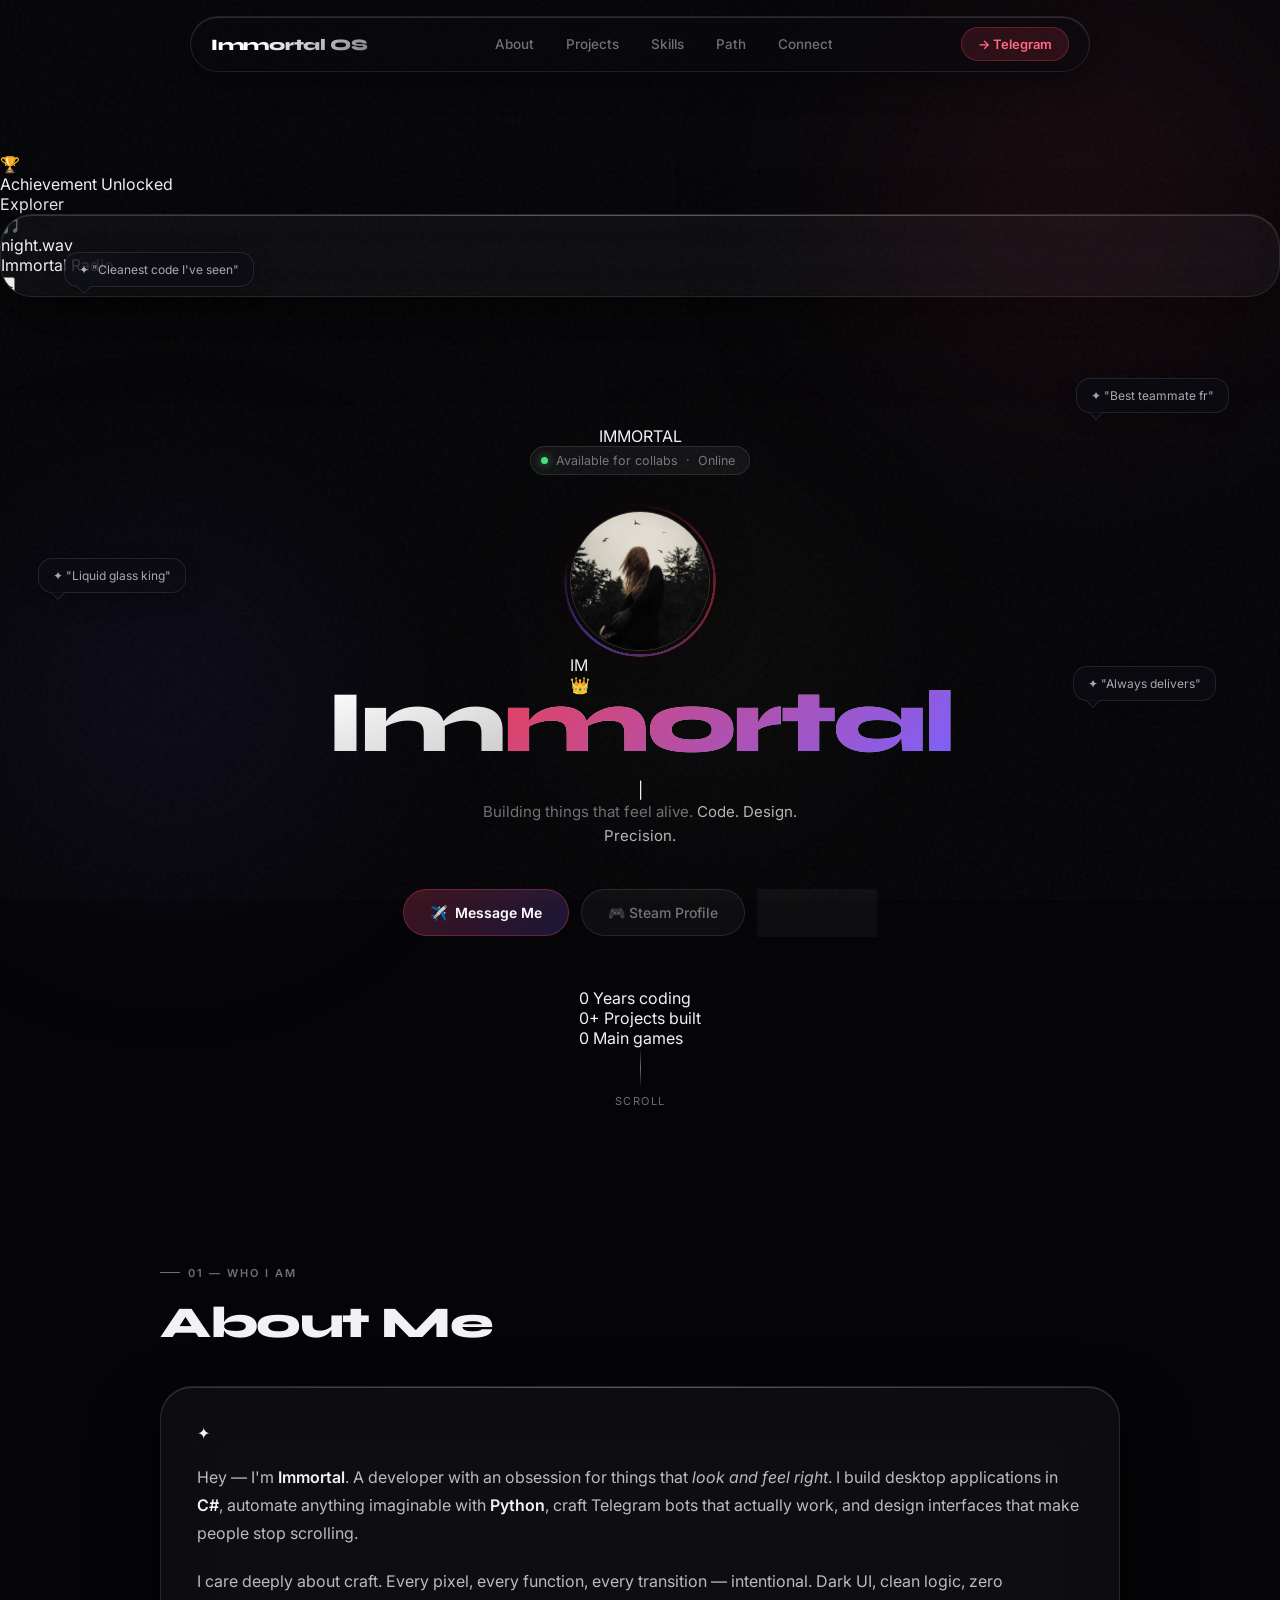
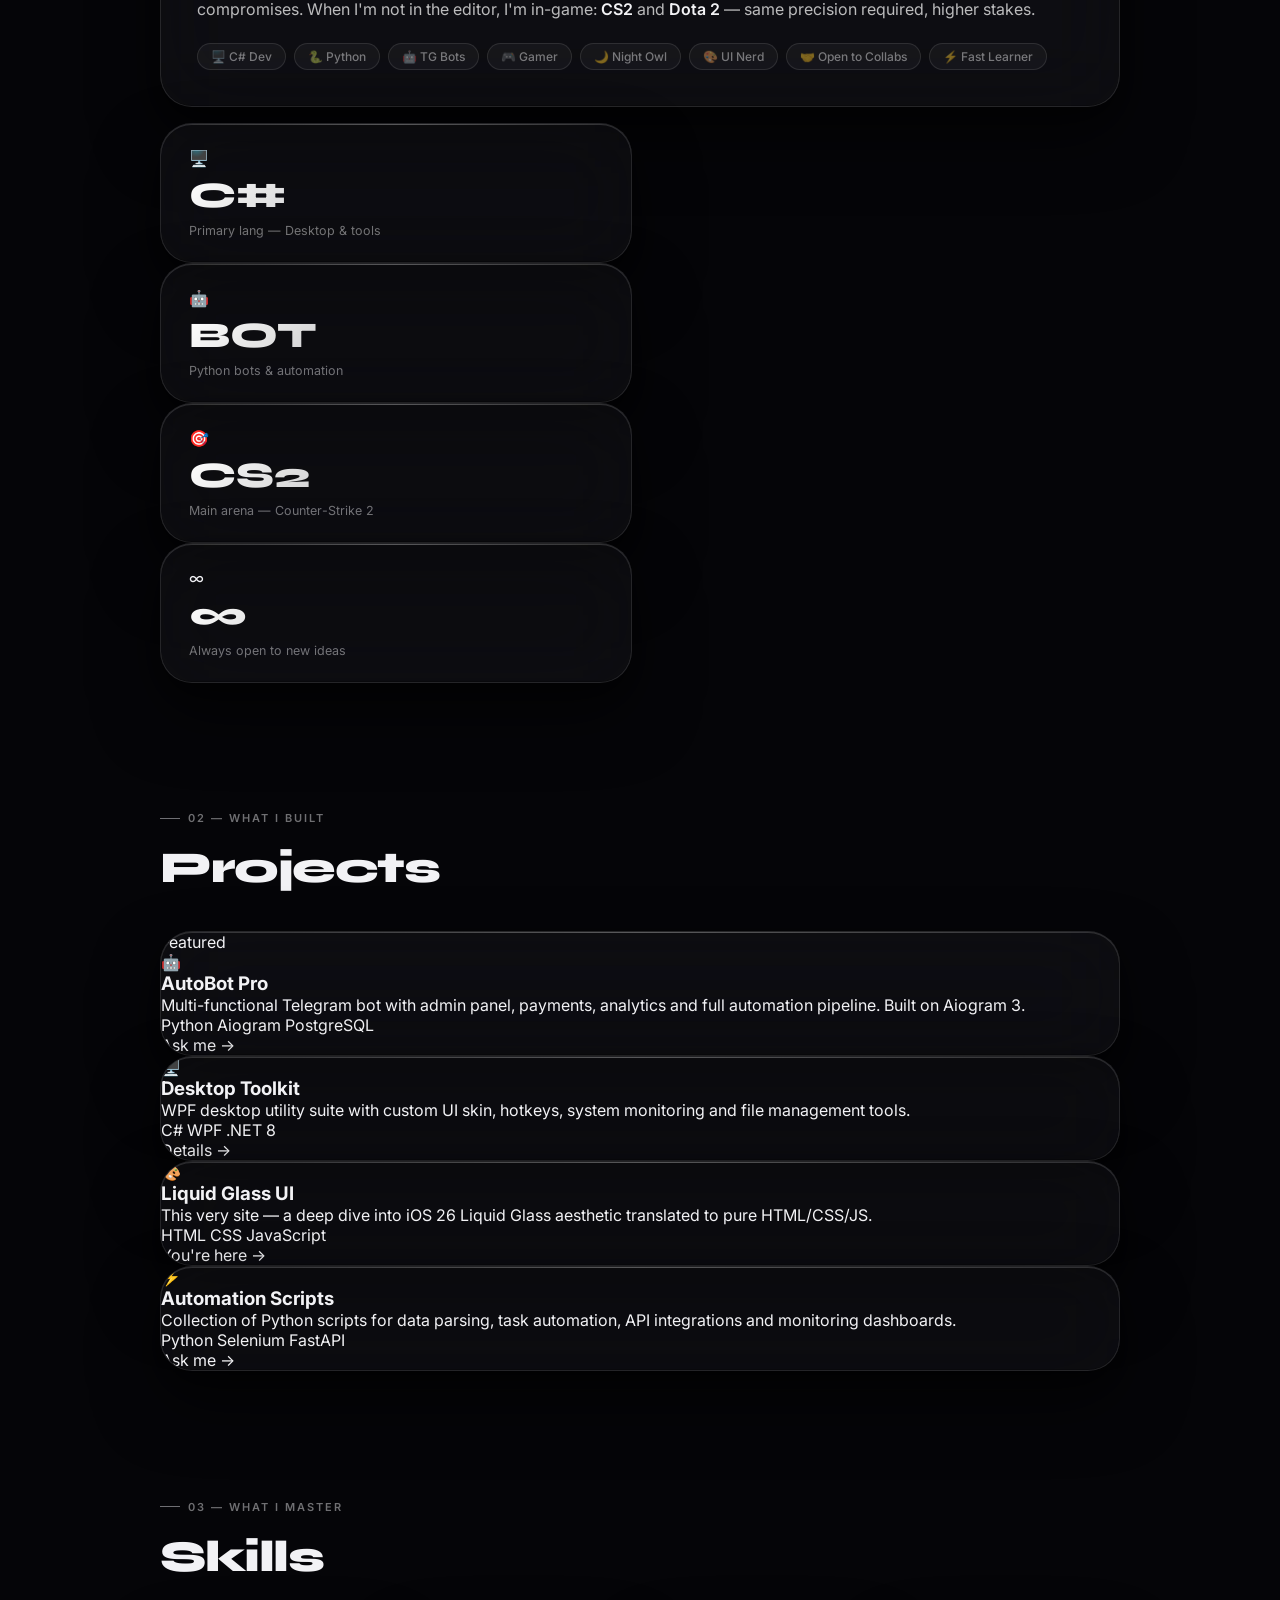
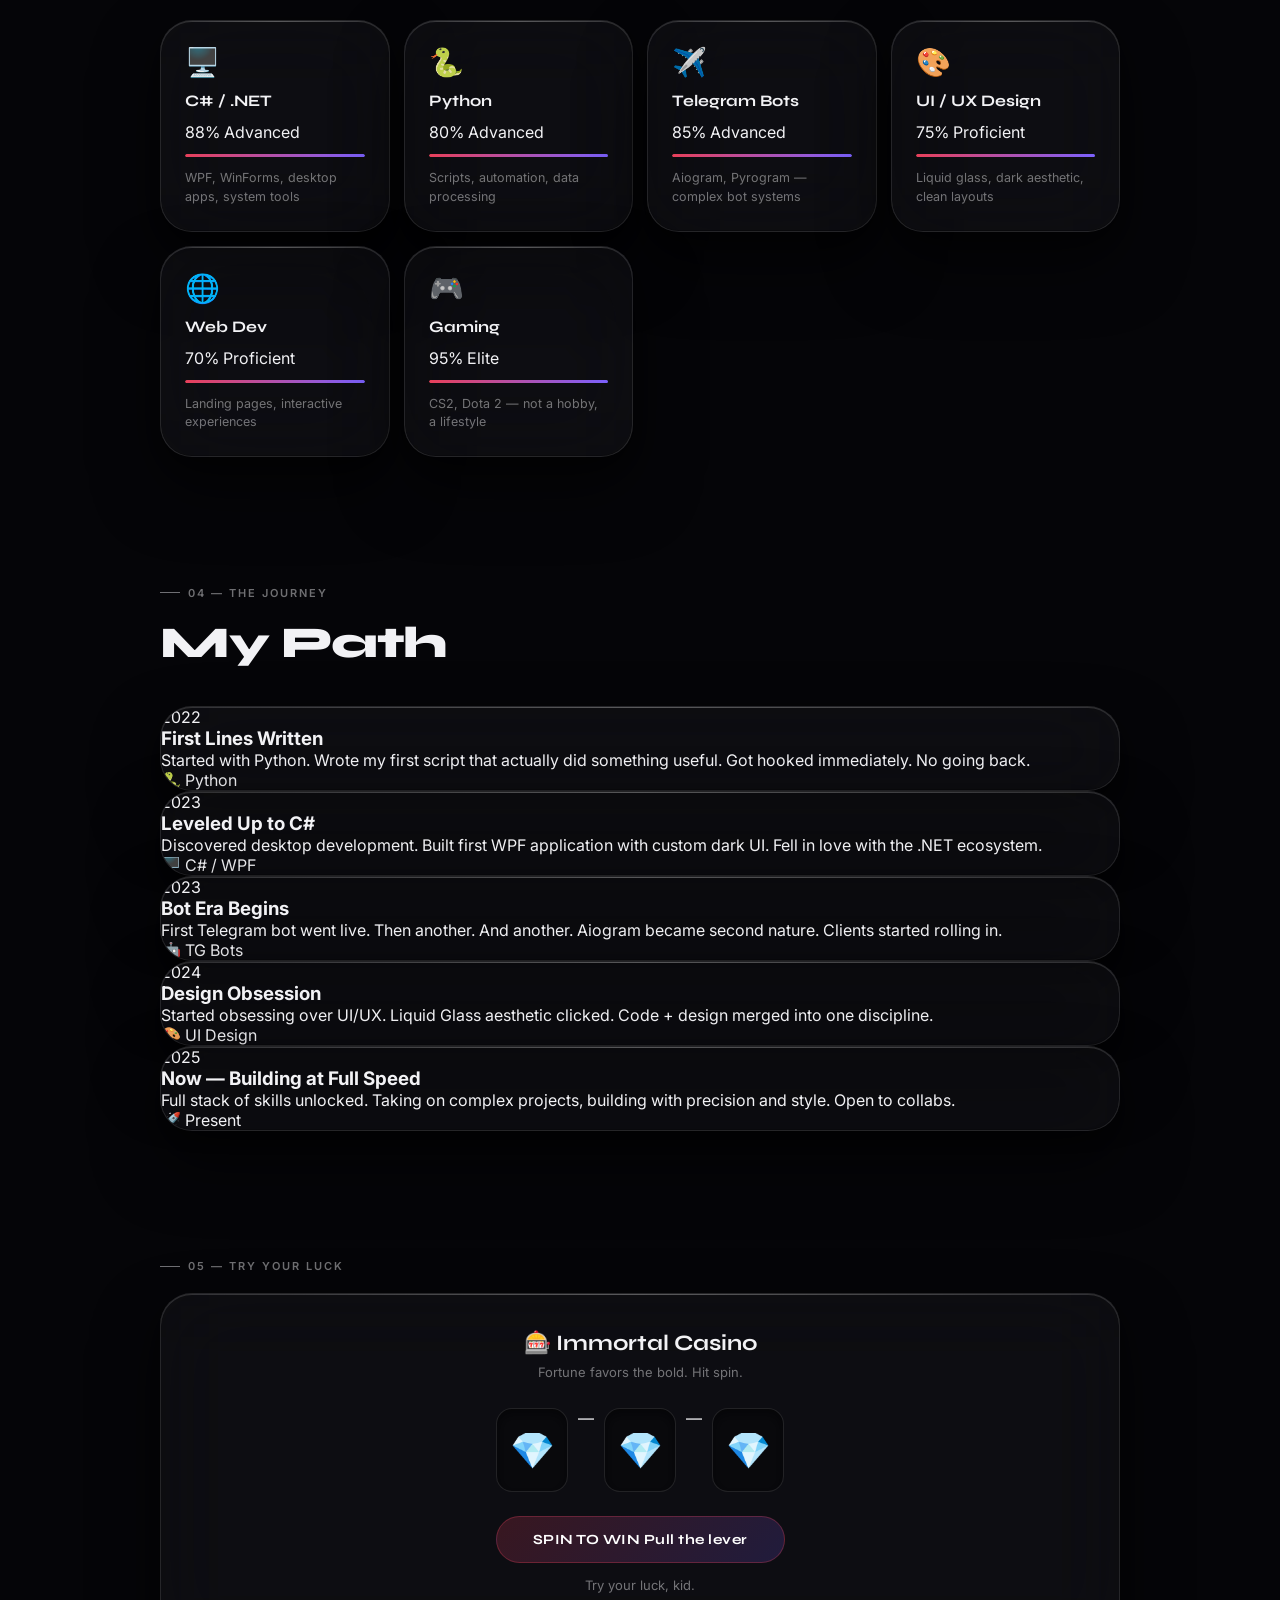
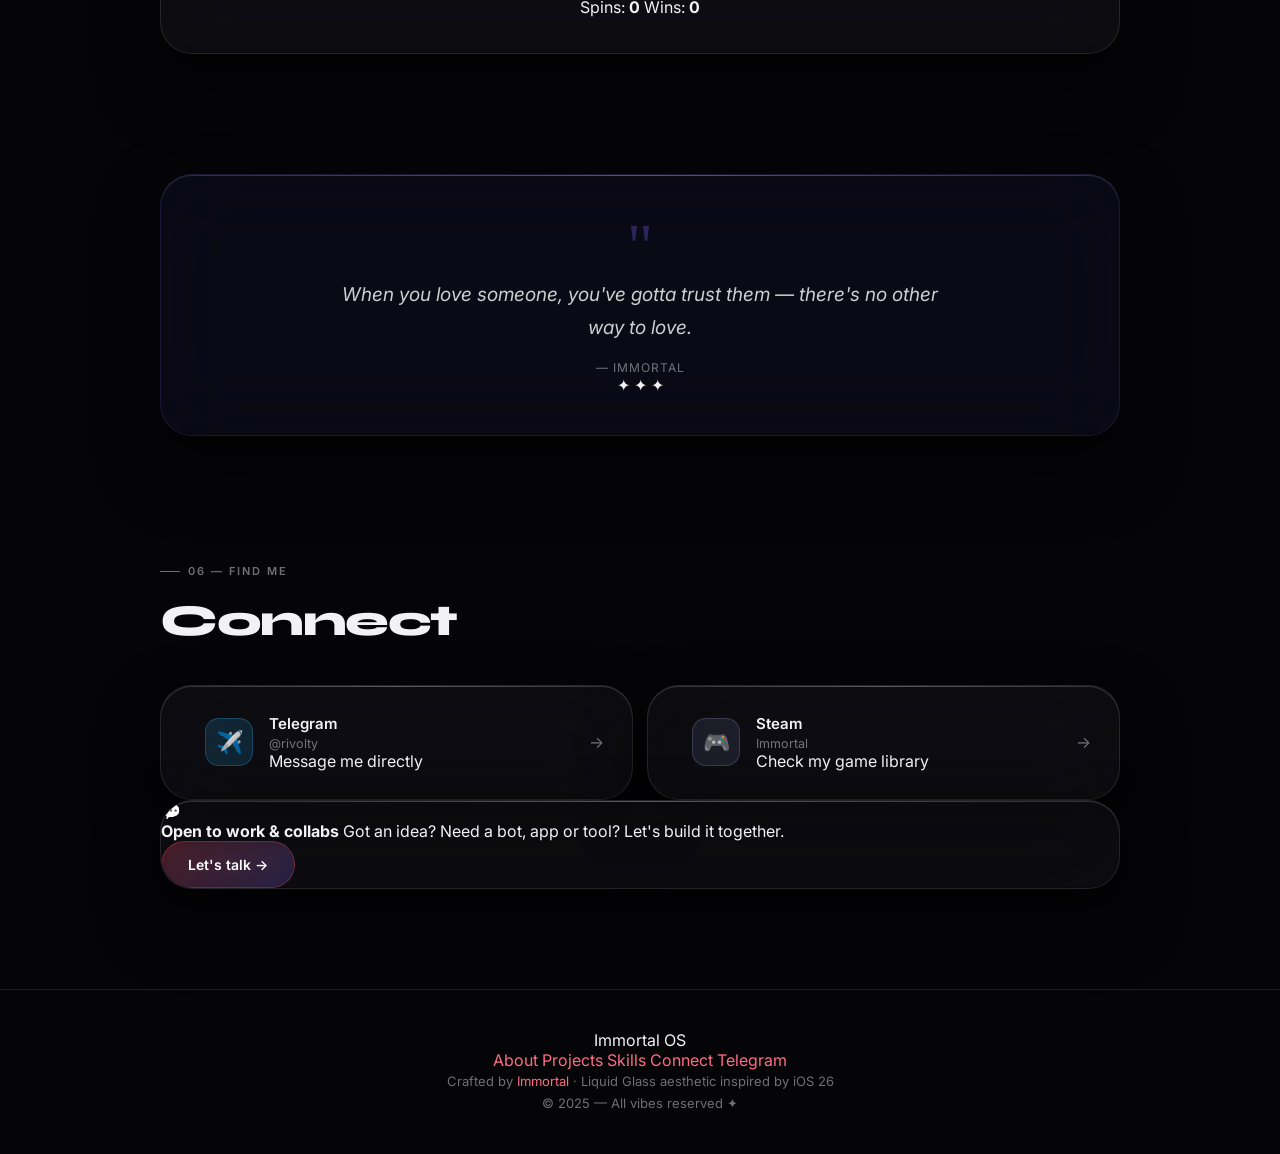
==== index.html @ 000eaa53 "Update index.html" ====
<!DOCTYPE html>
<html lang="en">
<head>
  <meta charset="UTF-8" />
  <meta name="viewport" content="width=device-width, initial-scale=1.0" />
  <title>Immortal · OS v2</title>
  <meta name="description" content="Immortal — Developer, Gamer, Creator. Building things that feel alive." />
  <link rel="preconnect" href="https://fonts.googleapis.com" />
  <link rel="preconnect" href="https://fonts.gstatic.com" crossorigin />
  <link href="https://fonts.googleapis.com/css2?family=Syne:wght@400;500;600;700;800&family=Inter:wght@300;400;500;600&display=swap" rel="stylesheet" />
  <link rel="stylesheet" href="style.css" />
</head>
<body>

  <!-- ═══ CANVAS PARTICLES ══════════════════ -->
  <canvas id="particle-canvas"></canvas>

  <!-- ═══ VIDEO BG ══════════════════════════ -->
  <video id="bg-video" autoplay muted loop playsinline>
    <source src="IMG_1919.MP4" type="video/mp4" />
  </video>

  <!-- ═══ AMBIENT BLOBS ════════════════════ -->
  <div class="ambient ambient-1"></div>
  <div class="ambient ambient-2"></div>
  <div class="ambient ambient-3"></div>
  <div class="ambient ambient-4"></div>

  <!-- ═══ CURSOR TRAIL ═════════════════════ -->
  <div id="cursor-glow"></div>

  <!-- ═══ SAKURA ════════════════════════════ -->
  <div id="sakura-container"></div>

  <!-- ═══ FLOATING COMMENTS ════════════════ -->
  <div class="floats">
    <div class="float-comment fc-1">✦ "Cleanest code I've seen"</div>
    <div class="float-comment fc-2">✦ "Best teammate fr"</div>
    <div class="float-comment fc-3">✦ "Liquid glass king"</div>
    <div class="float-comment fc-4">✦ "Always delivers"</div>
  </div>

  <!-- ═══ ACHIEVEMENT TOAST ════════════════ -->
  <div id="achievement-toast" class="achievement-toast">
    <div class="ach-icon" id="ach-icon">🏆</div>
    <div class="ach-info">
      <div class="ach-title">Achievement Unlocked</div>
      <div class="ach-name" id="ach-name">Explorer</div>
    </div>
  </div>

  <!-- ═══ FLOATING MUSIC PLAYER ════════════ -->
  <div class="music-player glass-card" id="music-player">
    <div class="music-disc" id="music-disc">🎵</div>
    <div class="music-info">
      <div class="music-title">night.wav</div>
      <div class="music-artist">Immortal Radio</div>
    </div>
    <button class="music-btn" id="music-toggle">▶</button>
    <div class="music-bar">
      <div class="music-progress" id="music-progress"></div>
    </div>
  </div>

  <!-- ═══ NAV ══════════════════════════════ -->
  <nav class="nav" id="main-nav">
    <div class="nav-logo">
      <span class="logo-dot"></span>
      Immortal OS
    </div>
    <div class="nav-links">
      <a href="#about"    class="nav-link">About</a>
      <a href="#projects" class="nav-link">Projects</a>
      <a href="#skills"   class="nav-link">Skills</a>
      <a href="#timeline" class="nav-link">Path</a>
      <a href="#connect"  class="nav-link">Connect</a>
    </div>
    <a href="https://t.me/rivolty" target="_blank" class="nav-cta">
      <span class="cta-dot"></span>
      → Telegram
    </a>
    <button class="nav-hamburger" id="hamburger" aria-label="Menu">
      <span></span><span></span><span></span>
    </button>
  </nav>

  <!-- ═══ DRAWER ════════════════════════════ -->
  <div class="drawer" id="drawer">
    <div class="drawer-header">
      <span class="drawer-title">Quick Access</span>
      <button class="drawer-close" id="drawer-close">×</button>
    </div>
    <a href="#about"    class="drawer-item"><span class="icon">📖</span> About Me</a>
    <a href="#projects" class="drawer-item"><span class="icon">⚙️</span> Projects</a>
    <a href="#skills"   class="drawer-item"><span class="icon">⚡</span> Skills</a>
    <a href="#timeline" class="drawer-item"><span class="icon">🛣️</span> My Path</a>
    <a href="https://t.me/rivolty" target="_blank" class="drawer-item"><span class="icon">✈️</span> Telegram</a>
    <a href="https://steamcommunity.com/profiles/76561199826022883/" target="_blank" class="drawer-item"><span class="icon">🎮</span> Steam</a>
    <div class="drawer-divider"></div>
    <div class="drawer-badge">
      <h4>Stack</h4>
      <p>C# · Python · TG Bots · Web</p>
    </div>
    <div class="drawer-badge accent-red">
      <h4>Gaming</h4>
      <p>Counter-Strike 2 · Dota 2</p>
    </div>
    <div class="drawer-badge accent-gold">
      <h4>Status</h4>
      <p>🟢 Open to collabs</p>
    </div>
  </div>
  <div class="overlay" id="overlay"></div>

  <!-- ═══════════════════════════════════════
       HERO
  ══════════════════════════════════════════ -->
  <section class="hero" id="hero">

    <div class="hero-bg-text">IMMORTAL</div>

    <div class="status-pill">
      <span class="status-dot"></span>
      Available for collabs
      <span class="pill-divider">·</span>
      Online
    </div>

    <div class="hero-avatar-wrap">
      <div class="avatar-ring ring-outer"></div>
      <div class="avatar-ring ring-inner"></div>
      <div class="avatar-glow"></div>
      <img src="avatar.jpg" alt="Immortal" class="avatar"
           onerror="this.style.display='none';document.querySelector('.avatar-placeholder').style.display='flex'" />
      <div class="avatar-placeholder">IM</div>
      <div class="avatar-badge">👑</div>
    </div>

    <h1 class="hero-name">Im<span>mortal</span></h1>

    <div class="hero-typewriter">
      <span id="typewriter-text"></span>
      <span class="typewriter-cursor">|</span>
    </div>

    <p class="hero-sub">
      Building things that feel alive.
      <em>Code. Design. Precision.</em>
    </p>

    <div class="hero-ctas">
      <a href="https://t.me/rivolty" target="_blank" class="btn-primary">
        <span class="btn-icon">✈️</span> Message Me
      </a>
      <a href="https://steamcommunity.com/profiles/76561199826022883/" target="_blank" class="btn-ghost">
        🎮 Steam Profile
      </a>
      <a href="#about" class="btn-ghost">
        ↓ Explore
      </a>
    </div>

    <div class="hero-stats-row">
      <div class="hero-stat">
        <span class="hs-num" data-target="3">0</span>
        <span class="hs-label">Years coding</span>
      </div>
      <div class="hs-sep"></div>
      <div class="hero-stat">
        <span class="hs-num" data-target="20">0</span>+
        <span class="hs-label">Projects built</span>
      </div>
      <div class="hs-sep"></div>
      <div class="hero-stat">
        <span class="hs-num" data-target="2">0</span>
        <span class="hs-label">Main games</span>
      </div>
    </div>

    <div class="scroll-hint">
      <div class="scroll-line"></div>
      <span>scroll</span>
    </div>
  </section>

  <!-- ═══════════════════════════════════════
       ABOUT
  ══════════════════════════════════════════ -->
  <section class="section reveal" id="about">
    <div class="section-label">01 — Who I am</div>
    <h2 class="section-title">About Me</h2>

    <div class="about-grid">

      <div class="glass-card about-main">
        <div class="about-deco">✦</div>
        <p class="about-bio">
          Hey — I'm <strong>Immortal</strong>. A developer with an obsession for
          things that <em>look and feel right</em>. I build desktop applications in
          <strong>C#</strong>, automate anything imaginable with <strong>Python</strong>,
          craft Telegram bots that actually work, and design interfaces that make
          people stop scrolling.
        </p>
        <p class="about-bio">
          I care deeply about craft. Every pixel, every function, every transition
          — intentional. Dark UI, clean logic, zero compromises.
          When I'm not in the editor, I'm in-game: <strong>CS2</strong> and <strong>Dota 2</strong>
          — same precision required, higher stakes.
        </p>
        <div class="about-tags">
          <span class="tag">🖥️ C# Dev</span>
          <span class="tag">🐍 Python</span>
          <span class="tag">🤖 TG Bots</span>
          <span class="tag">🎮 Gamer</span>
          <span class="tag">🌙 Night Owl</span>
          <span class="tag">🎨 UI Nerd</span>
          <span class="tag">🤝 Open to Collabs</span>
          <span class="tag">⚡ Fast Learner</span>
        </div>
      </div>

      <div class="about-right">
        <div class="glass-card stat-card">
          <div class="stat-icon">🖥️</div>
          <div class="stat-num">C#</div>
          <div class="stat-label">Primary lang — Desktop &amp; tools</div>
        </div>
        <div class="glass-card stat-card">
          <div class="stat-icon">🤖</div>
          <div class="stat-num">BOT</div>
          <div class="stat-label">Python bots &amp; automation</div>
        </div>
        <div class="glass-card stat-card">
          <div class="stat-icon">🎯</div>
          <div class="stat-num">CS2</div>
          <div class="stat-label">Main arena — Counter-Strike 2</div>
        </div>
        <div class="glass-card stat-card">
          <div class="stat-icon">∞</div>
          <div class="stat-num">∞</div>
          <div class="stat-label">Always open to new ideas</div>
        </div>
      </div>

    </div>
  </section>

  <!-- ═══════════════════════════════════════
       PROJECTS
  ══════════════════════════════════════════ -->
  <section class="section reveal" id="projects">
    <div class="section-label">02 — What I built</div>
    <h2 class="section-title">Projects</h2>

    <div class="projects-grid">

      <div class="glass-card project-card featured">
        <div class="project-tag">Featured</div>
        <div class="project-icon">🤖</div>
        <h3 class="project-name">AutoBot Pro</h3>
        <p class="project-desc">
          Multi-functional Telegram bot with admin panel, payments, analytics
          and full automation pipeline. Built on Aiogram 3.
        </p>
        <div class="project-stack">
          <span class="stack-chip">Python</span>
          <span class="stack-chip">Aiogram</span>
          <span class="stack-chip">PostgreSQL</span>
        </div>
        <div class="project-links">
          <a href="https://t.me/rivolty" target="_blank" class="project-btn">Ask me →</a>
        </div>
      </div>

      <div class="glass-card project-card">
        <div class="project-icon">🖥️</div>
        <h3 class="project-name">Desktop Toolkit</h3>
        <p class="project-desc">
          WPF desktop utility suite with custom UI skin, hotkeys,
          system monitoring and file management tools.
        </p>
        <div class="project-stack">
          <span class="stack-chip">C#</span>
          <span class="stack-chip">WPF</span>
          <span class="stack-chip">.NET 8</span>
        </div>
        <div class="project-links">
          <a href="https://t.me/rivolty" target="_blank" class="project-btn">Details →</a>
        </div>
      </div>

      <div class="glass-card project-card">
        <div class="project-icon">🎨</div>
        <h3 class="project-name">Liquid Glass UI</h3>
        <p class="project-desc">
          This very site — a deep dive into iOS 26 Liquid Glass aesthetic
          translated to pure HTML/CSS/JS.
        </p>
        <div class="project-stack">
          <span class="stack-chip">HTML</span>
          <span class="stack-chip">CSS</span>
          <span class="stack-chip">JavaScript</span>
        </div>
        <div class="project-links">
          <a href="#" class="project-btn">You're here →</a>
        </div>
      </div>

      <div class="glass-card project-card">
        <div class="project-icon">⚡</div>
        <h3 class="project-name">Automation Scripts</h3>
        <p class="project-desc">
          Collection of Python scripts for data parsing, task automation,
          API integrations and monitoring dashboards.
        </p>
        <div class="project-stack">
          <span class="stack-chip">Python</span>
          <span class="stack-chip">Selenium</span>
          <span class="stack-chip">FastAPI</span>
        </div>
        <div class="project-links">
          <a href="https://t.me/rivolty" target="_blank" class="project-btn">Ask me →</a>
        </div>
      </div>

    </div>
  </section>

  <!-- ═══════════════════════════════════════
       SKILLS
  ══════════════════════════════════════════ -->
  <section class="section reveal" id="skills">
    <div class="section-label">03 — What I master</div>
    <h2 class="section-title">Skills</h2>

    <div class="skills-grid">
      <div class="glass-card skill-card">
        <div class="skill-icon">🖥️</div>
        <div class="skill-name">C# / .NET</div>
        <div class="skill-meta">
          <span class="skill-pct">88%</span>
          <span class="skill-level">Advanced</span>
        </div>
        <div class="skill-bar-track">
          <div class="skill-bar-fill" style="--w:0.88"></div>
        </div>
        <div class="skill-desc">WPF, WinForms, desktop apps, system tools</div>
      </div>
      <div class="glass-card skill-card">
        <div class="skill-icon">🐍</div>
        <div class="skill-name">Python</div>
        <div class="skill-meta">
          <span class="skill-pct">80%</span>
          <span class="skill-level">Advanced</span>
        </div>
        <div class="skill-bar-track">
          <div class="skill-bar-fill" style="--w:0.80"></div>
        </div>
        <div class="skill-desc">Scripts, automation, data processing</div>
      </div>
      <div class="glass-card skill-card">
        <div class="skill-icon">✈️</div>
        <div class="skill-name">Telegram Bots</div>
        <div class="skill-meta">
          <span class="skill-pct">85%</span>
          <span class="skill-level">Advanced</span>
        </div>
        <div class="skill-bar-track">
          <div class="skill-bar-fill" style="--w:0.85"></div>
        </div>
        <div class="skill-desc">Aiogram, Pyrogram — complex bot systems</div>
      </div>
      <div class="glass-card skill-card">
        <div class="skill-icon">🎨</div>
        <div class="skill-name">UI / UX Design</div>
        <div class="skill-meta">
          <span class="skill-pct">75%</span>
          <span class="skill-level">Proficient</span>
        </div>
        <div class="skill-bar-track">
          <div class="skill-bar-fill" style="--w:0.75"></div>
        </div>
        <div class="skill-desc">Liquid glass, dark aesthetic, clean layouts</div>
      </div>
      <div class="glass-card skill-card">
        <div class="skill-icon">🌐</div>
        <div class="skill-name">Web Dev</div>
        <div class="skill-meta">
          <span class="skill-pct">70%</span>
          <span class="skill-level">Proficient</span>
        </div>
        <div class="skill-bar-track">
          <div class="skill-bar-fill" style="--w:0.70"></div>
        </div>
        <div class="skill-desc">Landing pages, interactive experiences</div>
      </div>
      <div class="glass-card skill-card">
        <div class="skill-icon">🎮</div>
        <div class="skill-name">Gaming</div>
        <div class="skill-meta">
          <span class="skill-pct">95%</span>
          <span class="skill-level">Elite</span>
        </div>
        <div class="skill-bar-track">
          <div class="skill-bar-fill" style="--w:0.95"></div>
        </div>
        <div class="skill-desc">CS2, Dota 2 — not a hobby, a lifestyle</div>
      </div>
    </div>
  </section>

  <!-- ═══════════════════════════════════════
       TIMELINE
  ══════════════════════════════════════════ -->
  <section class="section reveal" id="timeline">
    <div class="section-label">04 — The journey</div>
    <h2 class="section-title">My Path</h2>

    <div class="timeline">
      <div class="timeline-item tl-left reveal-tl">
        <div class="tl-dot"></div>
        <div class="glass-card tl-card">
          <div class="tl-year">2022</div>
          <h3 class="tl-title">First Lines Written</h3>
          <p class="tl-desc">
            Started with Python. Wrote my first script that actually did something
            useful. Got hooked immediately. No going back.
          </p>
          <div class="tl-tag">🐍 Python</div>
        </div>
      </div>
      <div class="timeline-item tl-right reveal-tl">
        <div class="tl-dot"></div>
        <div class="glass-card tl-card">
          <div class="tl-year">2023</div>
          <h3 class="tl-title">Leveled Up to C#</h3>
          <p class="tl-desc">
            Discovered desktop development. Built first WPF application
            with custom dark UI. Fell in love with the .NET ecosystem.
          </p>
          <div class="tl-tag">🖥️ C# / WPF</div>
        </div>
      </div>
      <div class="timeline-item tl-left reveal-tl">
        <div class="tl-dot"></div>
        <div class="glass-card tl-card">
          <div class="tl-year">2023</div>
          <h3 class="tl-title">Bot Era Begins</h3>
          <p class="tl-desc">
            First Telegram bot went live. Then another. And another.
            Aiogram became second nature. Clients started rolling in.
          </p>
          <div class="tl-tag">🤖 TG Bots</div>
        </div>
      </div>
      <div class="timeline-item tl-right reveal-tl">
        <div class="tl-dot"></div>
        <div class="glass-card tl-card">
          <div class="tl-year">2024</div>
          <h3 class="tl-title">Design Obsession</h3>
          <p class="tl-desc">
            Started obsessing over UI/UX. Liquid Glass aesthetic clicked.
            Code + design merged into one discipline.
          </p>
          <div class="tl-tag">🎨 UI Design</div>
        </div>
      </div>
      <div class="timeline-item tl-left reveal-tl">
        <div class="tl-dot tl-dot-active"></div>
        <div class="glass-card tl-card tl-card-active">
          <div class="tl-year">2025</div>
          <h3 class="tl-title">Now — Building at Full Speed</h3>
          <p class="tl-desc">
            Full stack of skills unlocked. Taking on complex projects,
            building with precision and style. Open to collabs.
          </p>
          <div class="tl-tag">🚀 Present</div>
        </div>
      </div>
    </div>
  </section>

  <!-- ═══════════════════════════════════════
       CASINO
  ══════════════════════════════════════════ -->
  <section class="section reveal">
    <div class="section-label">05 — Try your luck</div>
    <div class="glass-card casino-card">
      <div class="casino-headline">🎰 Immortal Casino</div>
      <div class="casino-sub">Fortune favors the bold. Hit spin.</div>
      <div class="slots-display" id="slots-wrap">
        <div class="slot-reel" id="s1">💎</div>
        <div class="slot-sep">—</div>
        <div class="slot-reel" id="s2">💎</div>
        <div class="slot-sep">—</div>
        <div class="slot-reel" id="s3">💎</div>
      </div>
      <button class="casino-btn" id="spin-btn">
        <span class="spin-text">SPIN TO WIN</span>
        <span class="spin-sub">Pull the lever</span>
      </button>
      <p id="casino-msg" class="casino-msg">Try your luck, kid.</p>
      <div class="casino-stats">
        <span>Spins: <strong id="spin-count">0</strong></span>
        <span>Wins: <strong id="win-count">0</strong></span>
      </div>
    </div>
  </section>

  <!-- ═══════════════════════════════════════
       QUOTE
  ══════════════════════════════════════════ -->
  <section class="section reveal">
    <div class="glass-card quote-card">
      <div class="quote-mark">"</div>
      <p class="quote-text">
        When you love someone, you've gotta trust them —
        there's no other way to love.
      </p>
      <div class="quote-author">— Immortal</div>
      <div class="quote-decoration">✦ ✦ ✦</div>
    </div>
  </section>

  <!-- ═══════════════════════════════════════
       CONNECT
  ══════════════════════════════════════════ -->
  <section class="section reveal" id="connect">
    <div class="section-label">06 — Find me</div>
    <h2 class="section-title">Connect</h2>

    <div class="connect-grid">
      <a href="https://t.me/rivolty" target="_blank" class="glass-card connect-card">
        <div class="connect-glow connect-glow-tg"></div>
        <div class="connect-icon connect-icon-tg">✈️</div>
        <div class="connect-info">
          <div class="connect-name">Telegram</div>
          <div class="connect-handle">@rivolty</div>
          <div class="connect-action">Message me directly</div>
        </div>
        <div class="connect-arrow">→</div>
      </a>
      <a href="https://steamcommunity.com/profiles/76561199826022883/" target="_blank" class="glass-card connect-card">
        <div class="connect-glow connect-glow-steam"></div>
        <div class="connect-icon connect-icon-steam">🎮</div>
        <div class="connect-info">
          <div class="connect-name">Steam</div>
          <div class="connect-handle">Immortal</div>
          <div class="connect-action">Check my game library</div>
        </div>
        <div class="connect-arrow">→</div>
      </a>
    </div>

    <!-- Contact note -->
    <div class="glass-card contact-note reveal">
      <div class="cn-icon">💬</div>
      <div class="cn-text">
        <strong>Open to work & collabs</strong>
        <span>Got an idea? Need a bot, app or tool? Let's build it together.</span>
      </div>
      <a href="https://t.me/rivolty" target="_blank" class="btn-primary cn-btn">Let's talk →</a>
    </div>
  </section>

  <!-- ═══════════════════════════════════════
       FOOTER
  ══════════════════════════════════════════ -->
  <footer>
    <div class="footer-logo">Immortal OS</div>
    <div class="footer-links">
      <a href="#about">About</a>
      <a href="#projects">Projects</a>
      <a href="#skills">Skills</a>
      <a href="#connect">Connect</a>
      <a href="https://t.me/rivolty" target="_blank">Telegram</a>
    </div>
    <div class="footer-divider"></div>
    <p class="footer-copy">
      Crafted by <a href="https://t.me/rivolty">Immortal</a> ·
      Liquid Glass aesthetic inspired by iOS 26
    </p>
    <p class="footer-sub">© 2025 — All vibes reserved ✦</p>
  </footer>

  <script src="script.js"></script>
</body>
</html>
---- style.css ----
/* ─── TOKENS ─────────────────────────────── */
:root {
  --c-bg: #050508;
  --c-surface: rgba(255,255,255,0.04);
  --c-border: rgba(255,255,255,0.10);
  --c-border-bright: rgba(255,255,255,0.22);
  --c-text: #f2f2f5;
  --c-muted: rgba(242,242,245,0.45);
  --c-accent: #e8405a;
  --c-accent2: #7b61ff;
  --c-glow: rgba(232,64,90,0.35);
  --c-glow2: rgba(123,97,255,0.25);
 
  /* Liquid Glass core */
  --glass-blur: blur(40px) saturate(180%);
  --glass-inner: inset 0 1px 0 rgba(255,255,255,0.14), inset 0 -1px 0 rgba(0,0,0,0.25);
  --glass-shadow: 0 32px 64px rgba(0,0,0,0.55), 0 8px 24px rgba(0,0,0,0.35);
 
  --r-xl: 32px;
  --r-lg: 24px;
  --r-md: 16px;
  --r-sm: 12px;
 
  --font-display: 'Syne', sans-serif;
  --font-body: 'Inter', sans-serif;
 
  --ease-spring: cubic-bezier(0.34, 1.56, 0.64, 1);
  --ease-smooth: cubic-bezier(0.4, 0, 0.2, 1);
}
 
/* ─── RESET ──────────────────────────────── */
*, *::before, *::after { margin: 0; padding: 0; box-sizing: border-box; }
html { scroll-behavior: smooth; }
body {
  background: var(--c-bg);
  color: var(--c-text);
  font-family: var(--font-body);
  -webkit-font-smoothing: antialiased;
  overflow-x: hidden;
  min-height: 100vh;
}
a { text-decoration: none; color: inherit; }
 
/* ─── VIDEO BG ───────────────────────────── */
#bg-video {
  position: fixed; top: 50%; left: 50%;
  min-width: 100%; min-height: 100%;
  transform: translate(-50%, -50%);
  object-fit: cover;
  z-index: 0;
  filter: brightness(0.18) blur(8px) saturate(130%);
  pointer-events: none;
}
 
/* Noise grain overlay */
body::before {
  content: '';
  position: fixed; inset: 0; z-index: 1;
  background-image: url("data:image/svg+xml,%3Csvg viewBox='0 0 256 256' xmlns='http://www.w3.org/2000/svg'%3E%3Cfilter id='noise'%3E%3CfeTurbulence type='fractalNoise' baseFrequency='0.9' numOctaves='4' stitchTiles='stitch'/%3E%3C/filter%3E%3Crect width='100%25' height='100%25' filter='url(%23noise)' opacity='0.035'/%3E%3C/svg%3E");
  pointer-events: none;
}
 
/* Ambient gradient blobs */
.ambient {
  position: fixed; z-index: 1; border-radius: 50%;
  filter: blur(100px); pointer-events: none;
  animation: drift 20s ease-in-out infinite;
}
.ambient-1 {
  width: 600px; height: 600px;
  background: radial-gradient(circle, rgba(232,64,90,0.12), transparent 70%);
  top: -100px; right: -100px; animation-delay: 0s;
}
.ambient-2 {
  width: 500px; height: 500px;
  background: radial-gradient(circle, rgba(123,97,255,0.10), transparent 70%);
  bottom: -50px; left: -80px; animation-delay: -7s;
}
.ambient-3 {
  width: 400px; height: 400px;
  background: radial-gradient(circle, rgba(255,200,100,0.06), transparent 70%);
  top: 50%; left: 40%; animation-delay: -13s;
}
@keyframes drift {
  0%, 100% { transform: translate(0,0) scale(1); }
  33%  { transform: translate(30px,-40px) scale(1.05); }
  66%  { transform: translate(-25px, 30px) scale(0.97); }
}
 
/* ─── SAKURA ─────────────────────────────── */
#sakura-container {
  position: fixed; inset: 0; pointer-events: none; z-index: 2; overflow: hidden;
}
.petal {
  position: absolute; top: -20px;
  width: 10px; height: 10px;
  background: linear-gradient(135deg, rgba(232,64,90,0.8), rgba(255,150,180,0.5));
  border-radius: 60% 40% 40% 60% / 60% 60% 40% 40%;
  opacity: 0;
  animation: petalFall linear forwards;
  will-change: transform, opacity;
}
@keyframes petalFall {
  0%   { transform: translateY(0) rotate(0deg) translateX(0); opacity: 0; }
  8%   { opacity: 0.7; }
  88%  { opacity: 0.6; }
  100% { transform: translateY(105vh) rotate(480deg) translateX(var(--dx, 40px)); opacity: 0; }
}
 
/* ─── NAV ────────────────────────────────── */
.nav {
  position: fixed; top: 16px; left: 50%;
  transform: translateX(-50%);
  width: calc(100% - 32px); max-width: 900px;
  height: 56px;
  display: flex; align-items: center; justify-content: space-between;
  padding: 0 20px;
  background: rgba(10,10,16,0.55);
  backdrop-filter: var(--glass-blur);
  -webkit-backdrop-filter: var(--glass-blur);
  border: 1px solid var(--c-border);
  border-radius: 28px;
  box-shadow: var(--glass-inner), 0 8px 32px rgba(0,0,0,0.4);
  z-index: 100;
  transition: all 0.35s var(--ease-smooth);
}
.nav:hover {
  border-color: var(--c-border-bright);
  box-shadow: var(--glass-inner), 0 12px 40px rgba(0,0,0,0.5), 0 0 0 1px rgba(255,255,255,0.05);
}
.nav-logo {
  font-family: var(--font-display);
  font-weight: 800; font-size: 16px;
  letter-spacing: -0.3px;
  background: linear-gradient(135deg, #fff 30%, rgba(255,255,255,0.5));
  -webkit-background-clip: text; -webkit-text-fill-color: transparent;
}
.nav-links {
  display: flex; align-items: center; gap: 4px;
}
.nav-link {
  padding: 7px 14px; border-radius: 20px;
  font-size: 13.5px; font-weight: 500;
  color: var(--c-muted);
  transition: all 0.2s var(--ease-smooth);
  cursor: pointer;
}
.nav-link:hover {
  color: var(--c-text);
  background: rgba(255,255,255,0.07);
}
.nav-cta {
  padding: 8px 16px; border-radius: 20px;
  font-size: 13px; font-weight: 600;
  background: rgba(232,64,90,0.15);
  border: 1px solid rgba(232,64,90,0.3);
  color: #ff6b84;
  transition: all 0.25s var(--ease-smooth);
  cursor: pointer;
}
.nav-cta:hover {
  background: rgba(232,64,90,0.25);
  border-color: rgba(232,64,90,0.5);
  box-shadow: 0 0 20px rgba(232,64,90,0.2);
  color: #fff;
}
.nav-hamburger {
  display: none; flex-direction: column; gap: 4px;
  padding: 8px; border-radius: 12px; cursor: pointer;
  background: none; border: none;
  transition: background 0.2s;
}
.nav-hamburger span {
  display: block; width: 20px; height: 2px;
  background: var(--c-text); border-radius: 2px;
  transition: all 0.3s var(--ease-smooth);
}
.nav-hamburger.open span:nth-child(1) { transform: rotate(45deg) translate(4px,4px); }
.nav-hamburger.open span:nth-child(2) { opacity: 0; transform: scaleX(0); }
.nav-hamburger.open span:nth-child(3) { transform: rotate(-45deg) translate(4px,-4px); }
 
/* ─── SIDE DRAWER ────────────────────────── */
.drawer {
  position: fixed; top: 0; right: -100%;
  width: min(320px, 85vw); height: 100vh;
  background: rgba(8,8,14,0.88);
  backdrop-filter: var(--glass-blur);
  -webkit-backdrop-filter: var(--glass-blur);
  border-left: 1px solid var(--c-border);
  z-index: 200;
  padding: 32px 24px;
  transition: right 0.4s var(--ease-spring);
  display: flex; flex-direction: column; gap: 12px;
}
.drawer.open { right: 0; }
.drawer-header {
  display: flex; align-items: center; justify-content: space-between;
  margin-bottom: 12px; padding-bottom: 20px;
  border-bottom: 1px solid var(--c-border);
}
.drawer-title {
  font-family: var(--font-display); font-size: 18px; font-weight: 700;
}
.drawer-close {
  width: 34px; height: 34px; border-radius: 50%;
  background: var(--c-surface); border: 1px solid var(--c-border);
  color: var(--c-text); cursor: pointer; font-size: 20px; line-height: 1;
  display: flex; align-items: center; justify-content: center;
  transition: all 0.2s;
}
.drawer-close:hover { background: rgba(255,255,255,0.1); transform: rotate(90deg); }
.drawer-item {
  display: flex; align-items: center; gap: 12px;
  padding: 13px 16px; border-radius: var(--r-md);
  background: var(--c-surface); border: 1px solid var(--c-border);
  color: var(--c-text); font-size: 14px; font-weight: 500;
  transition: all 0.25s var(--ease-smooth); cursor: pointer;
}
.drawer-item:hover {
  background: rgba(255,255,255,0.08);
  border-color: var(--c-border-bright);
  transform: translateX(-4px);
}
.drawer-item .icon { font-size: 18px; min-width: 24px; text-align: center; }
.drawer-divider { height: 1px; background: var(--c-border); margin: 4px 0; }
.drawer-badge {
  padding: 14px 16px; border-radius: var(--r-md);
  background: rgba(123,97,255,0.08); border: 1px solid rgba(123,97,255,0.2);
}
.drawer-badge h4 { font-size: 10px; text-transform: uppercase; letter-spacing: 1.5px; color: #a08cf0; margin-bottom: 6px; font-weight: 600; }
.drawer-badge p { font-size: 13px; color: var(--c-muted); line-height: 1.5; }
 
.overlay {
  position: fixed; inset: 0; background: rgba(0,0,0,0.6);
  z-index: 150; opacity: 0; pointer-events: none;
  transition: opacity 0.35s; backdrop-filter: blur(4px);
}
.overlay.active { opacity: 1; pointer-events: all; }
 
/* ─── HERO ───────────────────────────────── */
.hero {
  position: relative; z-index: 10;
  min-height: 100vh;
  display: flex; flex-direction: column; align-items: center; justify-content: center;
  padding: 100px 20px 60px;
}
 
.status-pill {
  display: inline-flex; align-items: center; gap: 8px;
  padding: 6px 14px 6px 10px;
  background: rgba(255,255,255,0.05);
  border: 1px solid var(--c-border);
  border-radius: 99px; margin-bottom: 36px;
  font-size: 12.5px; color: var(--c-muted);
  animation: fadeInUp 0.6s var(--ease-smooth) both;
}
.status-dot {
  width: 7px; height: 7px; border-radius: 50%;
  background: #4ade80;
  box-shadow: 0 0 8px rgba(74,222,128,0.7);
  animation: pulse-dot 2s ease-in-out infinite;
}
@keyframes pulse-dot {
  0%,100% { transform: scale(1); opacity: 1; }
  50% { transform: scale(1.3); opacity: 0.7; }
}
 
.hero-avatar-wrap {
  position: relative; width: 140px; height: 140px; margin-bottom: 32px;
  animation: fadeInUp 0.7s var(--ease-smooth) 0.1s both;
}
.avatar-ring {
  position: absolute; inset: -6px; border-radius: 50%;
  background: conic-gradient(
    from 0deg,
    transparent 0%,
    rgba(232,64,90,0.4) 30%,
    rgba(123,97,255,0.4) 60%,
    transparent 80%
  );
  animation: spin 4s linear infinite;
  -webkit-mask: radial-gradient(farthest-side, transparent calc(100% - 2.5px), #fff 0);
  mask: radial-gradient(farthest-side, transparent calc(100% - 2.5px), #fff 0);
}
@keyframes spin { to { transform: rotate(360deg); } }
.avatar {
  width: 140px; height: 140px; border-radius: 50%;
  object-fit: cover;
  border: 1.5px solid rgba(255,255,255,0.15);
  position: relative; z-index: 2;
  box-shadow: 0 0 40px rgba(0,0,0,0.6), inset 0 0 20px rgba(0,0,0,0.3);
}
.avatar-glow {
  position: absolute; inset: -20px; border-radius: 50%;
  background: radial-gradient(circle, rgba(232,64,90,0.15), transparent 70%);
  z-index: 1;
}
 
.hero-name {
  font-family: var(--font-display); font-size: clamp(52px, 9vw, 88px);
  font-weight: 800; line-height: 0.92;
  letter-spacing: -3px; text-align: center;
  background: linear-gradient(160deg, #ffffff 0%, rgba(255,255,255,0.55) 100%);
  -webkit-background-clip: text; -webkit-text-fill-color: transparent;
  margin-bottom: 16px;
  animation: fadeInUp 0.8s var(--ease-smooth) 0.15s both;
}
.hero-name span {
  background: linear-gradient(135deg, #e8405a, #7b61ff);
  -webkit-background-clip: text; -webkit-text-fill-color: transparent;
}
.hero-sub {
  font-size: 15px; color: var(--c-muted);
  text-align: center; max-width: 360px;
  line-height: 1.65; margin-bottom: 40px;
  animation: fadeInUp 0.8s var(--ease-smooth) 0.22s both;
}
.hero-sub em { color: rgba(255,255,255,0.7); font-style: normal; }
 
.hero-ctas {
  display: flex; flex-wrap: wrap; gap: 12px; justify-content: center;
  margin-bottom: 52px;
  animation: fadeInUp 0.8s var(--ease-smooth) 0.3s both;
}
.btn-primary {
  display: inline-flex; align-items: center; gap: 8px;
  padding: 14px 26px; border-radius: 99px;
  background: linear-gradient(135deg, rgba(232,64,90,0.25), rgba(123,97,255,0.2));
  border: 1px solid rgba(232,64,90,0.35);
  color: #fff; font-size: 14px; font-weight: 600;
  cursor: pointer; transition: all 0.3s var(--ease-spring);
  font-family: var(--font-body);
  backdrop-filter: blur(10px);
}
.btn-primary:hover {
  background: linear-gradient(135deg, rgba(232,64,90,0.4), rgba(123,97,255,0.35));
  border-color: rgba(232,64,90,0.6);
  transform: translateY(-3px) scale(1.02);
  box-shadow: 0 12px 32px rgba(232,64,90,0.25), 0 0 0 1px rgba(255,255,255,0.1);
}
.btn-primary:active { transform: translateY(0) scale(0.98); }
.btn-ghost {
  display: inline-flex; align-items: center; gap: 8px;
  padding: 14px 26px; border-radius: 99px;
  background: var(--c-surface);
  border: 1px solid var(--c-border);
  color: var(--c-muted); font-size: 14px; font-weight: 500;
  cursor: pointer; transition: all 0.25s var(--ease-smooth);
  font-family: var(--font-body);
  backdrop-filter: blur(10px);
}
.btn-ghost:hover {
  background: rgba(255,255,255,0.08);
  border-color: var(--c-border-bright);
  color: var(--c-text);
  transform: translateY(-2px);
}
 
.scroll-hint {
  display: flex; flex-direction: column; align-items: center; gap: 6px;
  color: var(--c-muted); font-size: 11px; letter-spacing: 1.5px; text-transform: uppercase;
  animation: fadeInUp 1s var(--ease-smooth) 0.5s both;
}
.scroll-line {
  width: 1px; height: 40px;
  background: linear-gradient(to bottom, transparent, var(--c-muted), transparent);
  animation: scrollAnim 2s ease-in-out infinite;
}
@keyframes scrollAnim {
  0%, 100% { transform: scaleY(1); opacity: 0.5; }
  50% { transform: scaleY(1.3); opacity: 1; }
}
 
/* ─── FLOATING COMMENTS ──────────────────── */
.floats {
  position: fixed; inset: 0; pointer-events: none; z-index: 6;
}
.float-comment {
  position: absolute;
  padding: 9px 14px; border-radius: 14px;
  background: rgba(12,12,20,0.7);
  backdrop-filter: blur(20px) saturate(150%);
  border: 1px solid var(--c-border);
  font-size: 12px; color: rgba(255,255,255,0.65);
  white-space: nowrap;
  box-shadow: 0 4px 20px rgba(0,0,0,0.3);
  animation: floatComment 8s ease-in-out infinite;
}
.float-comment::before {
  content: ''; position: absolute; bottom: -6px; left: 14px;
  width: 10px; height: 10px;
  background: rgba(12,12,20,0.7);
  border-right: 1px solid var(--c-border);
  border-bottom: 1px solid var(--c-border);
  transform: rotate(45deg);
}
.fc-1 { top: 28%; left: 5%; animation-delay: 0s; }
.fc-2 { top: 42%; right: 4%; animation-delay: 1.5s; }
.fc-3 { top: 62%; left: 3%; animation-delay: 3s; }
.fc-4 { top: 74%; right: 5%; animation-delay: 4.5s; }
@keyframes floatComment {
  0%, 100% { transform: translateY(0) rotate(-0.5deg); }
  50% { transform: translateY(-12px) rotate(0.5deg); }
}
 
/* ─── SECTIONS ───────────────────────────── */
.section {
  position: relative; z-index: 10;
  padding: 60px 20px;
  max-width: 1000px; margin: 0 auto;
}
.section-label {
  display: inline-flex; align-items: center; gap: 8px;
  font-size: 11px; font-weight: 600; letter-spacing: 2px; text-transform: uppercase;
  color: var(--c-muted); margin-bottom: 20px;
}
.section-label::before {
  content: ''; display: block; width: 20px; height: 1px;
  background: var(--c-muted);
}
.section-title {
  font-family: var(--font-display);
  font-size: clamp(28px, 4vw, 44px); font-weight: 800;
  letter-spacing: -1.5px; line-height: 1.05; margin-bottom: 40px;
}
 
/* ─── GLASS CARD ─────────────────────────── */
.glass-card {
  background: rgba(255,255,255,0.035);
  backdrop-filter: var(--glass-blur);
  -webkit-backdrop-filter: var(--glass-blur);
  border: 1px solid var(--c-border);
  border-radius: var(--r-xl);
  box-shadow: var(--glass-inner), var(--glass-shadow);
  transition: all 0.35s var(--ease-smooth);
  position: relative; overflow: hidden;
}
.glass-card::before {
  content: '';
  position: absolute; top: 0; left: 0; right: 0; height: 1px;
  background: linear-gradient(90deg, transparent, rgba(255,255,255,0.2), transparent);
}
.glass-card:hover {
  border-color: var(--c-border-bright);
  transform: translateY(-4px);
  box-shadow: var(--glass-inner), 0 40px 80px rgba(0,0,0,0.6), 0 8px 32px rgba(0,0,0,0.4);
}
 
/* ─── ABOUT GRID ─────────────────────────── */
.about-grid { display: grid; grid-template-columns: 1fr 1fr; gap: 16px; }
.about-main {
  grid-column: 1 / -1;
  padding: 36px; display: flex; flex-direction: column; gap: 20px;
}
.about-bio { font-size: 16px; line-height: 1.75; color: rgba(255,255,255,0.72); }
.about-bio strong { color: var(--c-text); font-weight: 600; }
.about-tags { display: flex; flex-wrap: wrap; gap: 8px; }
.tag {
  padding: 5px 13px; border-radius: 99px;
  font-size: 12px; font-weight: 500;
  background: var(--c-surface); border: 1px solid var(--c-border);
  color: var(--c-muted); transition: all 0.2s;
}
.tag:hover {
  background: rgba(232,64,90,0.12);
  border-color: rgba(232,64,90,0.3);
  color: #ff6b84;
}
.stat-card {
  padding: 24px 28px;
  display: flex; flex-direction: column; gap: 6px;
}
.stat-num {
  font-family: var(--font-display); font-size: 36px; font-weight: 800;
  background: linear-gradient(135deg, #fff, rgba(255,255,255,0.5));
  -webkit-background-clip: text; -webkit-text-fill-color: transparent;
}
.stat-label { font-size: 12.5px; color: var(--c-muted); }
 
/* ─── SKILLS ─────────────────────────────── */
.skills-grid { display: grid; grid-template-columns: repeat(auto-fill, minmax(200px, 1fr)); gap: 14px; }
.skill-card {
  padding: 24px;
  display: flex; flex-direction: column; gap: 12px;
}
.skill-icon { font-size: 28px; }
.skill-name {
  font-family: var(--font-display); font-weight: 700; font-size: 16px;
}
.skill-bar-track {
  height: 3px; border-radius: 99px;
  background: rgba(255,255,255,0.07); overflow: hidden;
}
.skill-bar-fill {
  height: 100%; border-radius: 99px;
  background: linear-gradient(90deg, var(--c-accent), var(--c-accent2));
  transform-origin: left;
  animation: barGrow 1.2s var(--ease-spring) both;
  animation-play-state: paused;
}
.skill-bar-fill.animated { animation-play-state: running; }
@keyframes barGrow { from { transform: scaleX(0); } to { transform: scaleX(1); } }
.skill-desc { font-size: 12.5px; color: var(--c-muted); line-height: 1.5; }
 
/* ─── CASINO ─────────────────────────────── */
.casino-card { padding: 36px; text-align: center; }
.casino-headline {
  font-family: var(--font-display); font-size: 22px; font-weight: 700;
  margin-bottom: 8px;
}
.casino-sub { font-size: 13px; color: var(--c-muted); margin-bottom: 28px; }
.slots-display {
  display: flex; justify-content: center; gap: 10px; margin-bottom: 24px;
}
.slot-reel {
  width: 72px; height: 84px;
  background: rgba(0,0,0,0.3);
  border: 1px solid var(--c-border);
  border-radius: var(--r-md);
  display: flex; align-items: center; justify-content: center;
  font-size: 36px; position: relative; overflow: hidden;
  box-shadow: inset 0 4px 12px rgba(0,0,0,0.4);
  transition: transform 0.1s;
}
.slot-reel.spinning { animation: reelShake 0.1s ease-in-out infinite; }
@keyframes reelShake {
  0%, 100% { transform: translateY(0); }
  50% { transform: translateY(-2px); }
}
.slot-win .slot-reel {
  border-color: rgba(255,200,0,0.5);
  box-shadow: inset 0 4px 12px rgba(0,0,0,0.4), 0 0 20px rgba(255,200,0,0.3);
  animation: jackpotGlow 0.5s ease-in-out infinite alternate;
}
@keyframes jackpotGlow {
  from { box-shadow: inset 0 4px 12px rgba(0,0,0,0.4), 0 0 20px rgba(255,200,0,0.3); }
  to { box-shadow: inset 0 4px 12px rgba(0,0,0,0.4), 0 0 40px rgba(255,200,0,0.6); }
}
.casino-btn {
  padding: 14px 36px; border-radius: 99px;
  background: linear-gradient(135deg, rgba(232,64,90,0.2), rgba(123,97,255,0.18));
  border: 1px solid rgba(232,64,90,0.3);
  color: #fff; font-size: 14px; font-weight: 700;
  cursor: pointer; transition: all 0.25s var(--ease-spring);
  letter-spacing: 0.5px; font-family: var(--font-display);
}
.casino-btn:hover:not(:disabled) {
  transform: scale(1.04) translateY(-2px);
  box-shadow: 0 8px 24px rgba(232,64,90,0.25);
  border-color: rgba(232,64,90,0.5);
}
.casino-btn:disabled { opacity: 0.5; cursor: not-allowed; }
#casino-msg {
  margin-top: 14px; font-size: 13px;
  color: var(--c-muted); min-height: 20px;
  transition: color 0.3s, opacity 0.3s;
}
 
/* ─── CONNECT ────────────────────────────── */
.connect-grid { display: grid; grid-template-columns: 1fr 1fr; gap: 14px; }
.connect-card {
  padding: 28px;
  display: flex; align-items: center; gap: 16px;
  cursor: pointer;
}
.connect-icon {
  width: 48px; height: 48px; border-radius: 14px;
  display: flex; align-items: center; justify-content: center;
  font-size: 22px; flex-shrink: 0;
  transition: transform 0.3s var(--ease-spring);
}
.connect-card:hover .connect-icon { transform: scale(1.1) rotate(-5deg); }
.connect-icon-tg { background: rgba(41,182,246,0.15); border: 1px solid rgba(41,182,246,0.25); }
.connect-icon-steam { background: rgba(180,180,240,0.1); border: 1px solid rgba(180,180,240,0.2); }
.connect-info { flex: 1; overflow: hidden; }
.connect-name { font-weight: 600; font-size: 15px; margin-bottom: 3px; }
.connect-handle { font-size: 12.5px; color: var(--c-muted); }
.connect-arrow { color: var(--c-muted); font-size: 16px; transition: transform 0.2s; }
.connect-card:hover .connect-arrow { transform: translateX(4px); color: var(--c-text); }
 
/* ─── QUOTE ──────────────────────────────── */
.quote-card {
  padding: 40px;
  text-align: center;
  background: rgba(123,97,255,0.05);
  border-color: rgba(123,97,255,0.15);
}
.quote-mark { font-size: 64px; line-height: 1; color: rgba(123,97,255,0.3); font-family: Georgia, serif; }
.quote-text {
  font-size: clamp(15px, 2.5vw, 19px); line-height: 1.7;
  color: rgba(255,255,255,0.8); font-style: italic;
  max-width: 600px; margin: 0 auto 16px;
}
.quote-author { font-size: 12px; color: var(--c-muted); letter-spacing: 1px; text-transform: uppercase; }
 
/* ─── FOOTER ─────────────────────────────── */
footer {
  position: relative; z-index: 10;
  padding: 40px 20px;
  text-align: center;
  border-top: 1px solid var(--c-border);
  margin-top: 40px;
}
footer p { font-size: 13px; color: var(--c-muted); line-height: 1.7; }
footer a { color: #ff6b84; transition: opacity 0.2s; }
footer a:hover { opacity: 0.7; }
 
/* ─── ANIMATIONS ─────────────────────────── */
@keyframes fadeInUp {
  from { opacity: 0; transform: translateY(24px); }
  to { opacity: 1; transform: translateY(0); }
}
.reveal {
  opacity: 0; transform: translateY(30px);
  transition: opacity 0.7s var(--ease-smooth), transform 0.7s var(--ease-smooth);
}
.reveal.visible { opacity: 1; transform: translateY(0); }
 
/* ─── MOBILE ─────────────────────────────── */
@media (max-width: 680px) {
  .nav-links { display: none; }
  .nav-hamburger { display: flex; }
  .about-grid { grid-template-columns: 1fr; }
  .connect-grid { grid-template-columns: 1fr; }
  .floats { display: none; }
  .hero-name { letter-spacing: -2px; }
}
@media (max-width: 440px) {
  .skills-grid { grid-template-columns: 1fr 1fr; }
}
 
/* ─── REDUCED MOTION ─────────────────────── */
@media (prefers-reduced-motion: reduce) {
  *, *::before, *::after { animation-duration: 0.01ms !important; transition-duration: 0.01ms !important; }
  #sakura-container, .floats { display: none; }
}
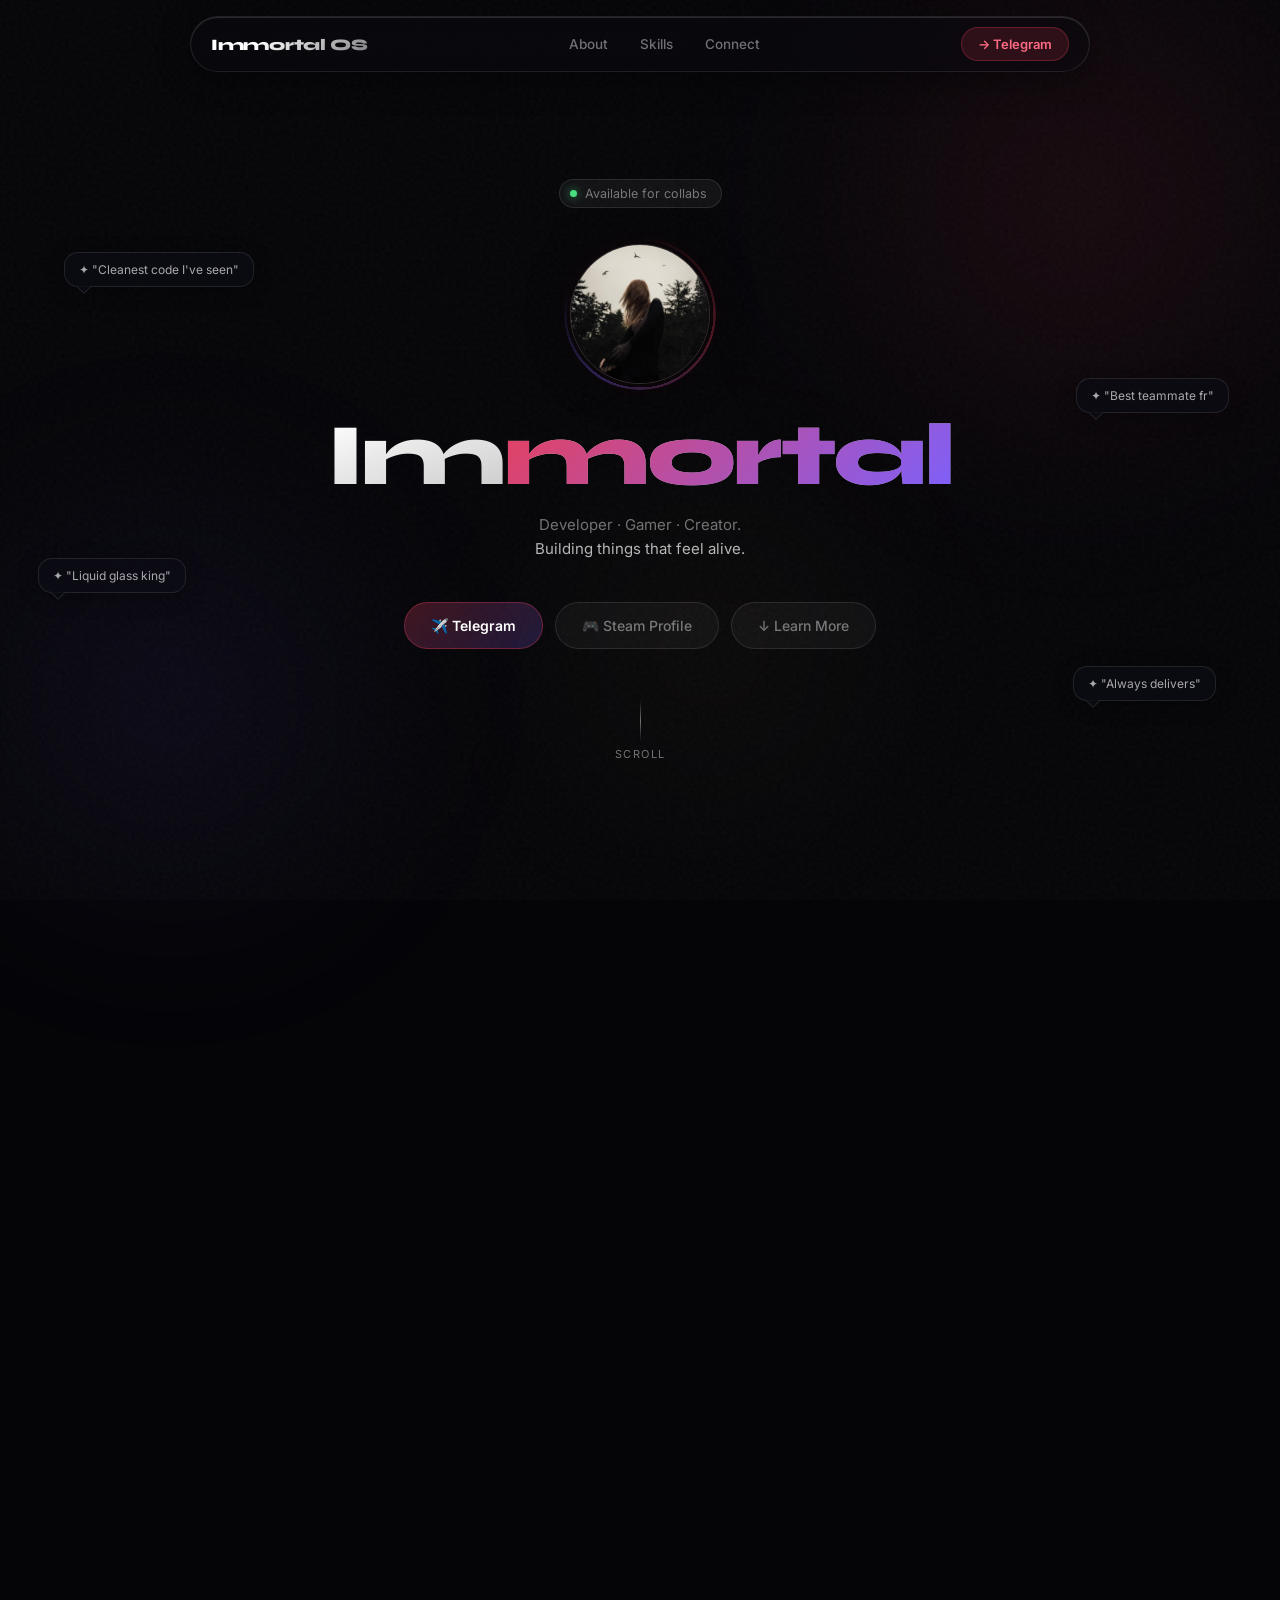
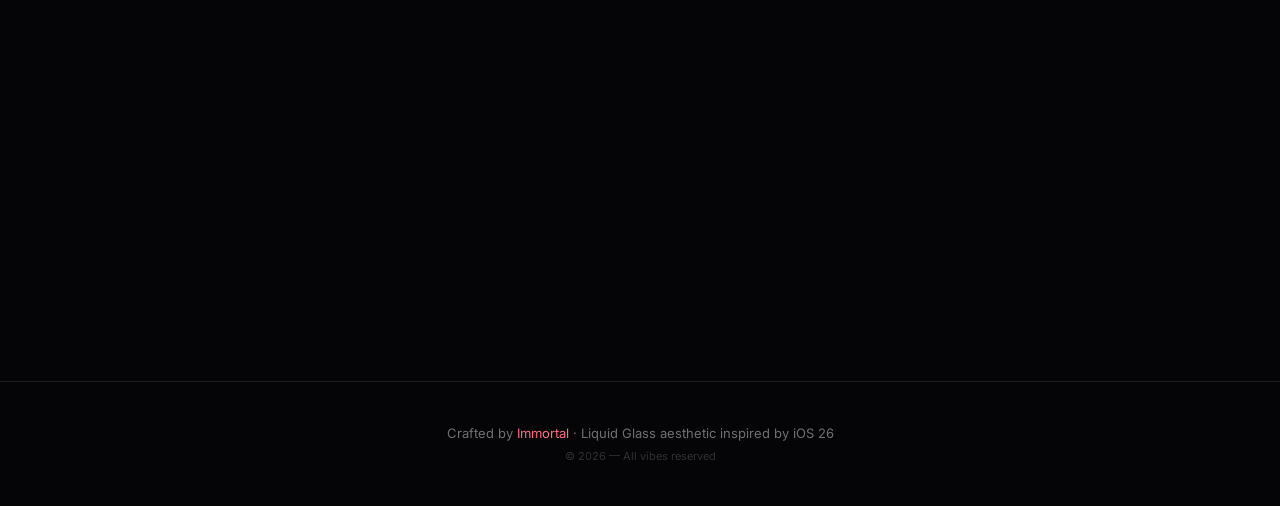
==== commit 44e9ae7f: "Update index.html" ====
--- a/index.html
+++ b/index.html
@@ -3,404 +3,207 @@
 <head>
   <meta charset="UTF-8" />
   <meta name="viewport" content="width=device-width, initial-scale=1.0" />
-  <title>Immortal · OS v2</title>
-  <meta name="description" content="Immortal — Developer, Gamer, Creator. Building things that feel alive." />
+  <title>Immortal · Digital Space</title>
   <link rel="preconnect" href="https://fonts.googleapis.com" />
   <link rel="preconnect" href="https://fonts.gstatic.com" crossorigin />
-  <link href="https://fonts.googleapis.com/css2?family=Syne:wght@400;500;600;700;800&family=Inter:wght@300;400;500;600&display=swap" rel="stylesheet" />
+  <link href="https://fonts.googleapis.com/css2?family=Syne:wght@400;500;600;700;800&family=Inter:wght@300;400;500&display=swap" rel="stylesheet" />
   <link rel="stylesheet" href="style.css" />
 </head>
 <body>
-
-  <!-- ═══ CANVAS PARTICLES ══════════════════ -->
-  <canvas id="particle-canvas"></canvas>
-
-  <!-- ═══ VIDEO BG ══════════════════════════ -->
+ 
+  <!-- Ambient glow blobs -->
+  <div class="ambient ambient-1"></div>
+  <div class="ambient ambient-2"></div>
+  <div class="ambient ambient-3"></div>
+ 
+  <!-- Video background -->
   <video id="bg-video" autoplay muted loop playsinline>
     <source src="IMG_1919.MP4" type="video/mp4" />
   </video>
-
-  <!-- ═══ AMBIENT BLOBS ════════════════════ -->
-  <div class="ambient ambient-1"></div>
-  <div class="ambient ambient-2"></div>
-  <div class="ambient ambient-3"></div>
-  <div class="ambient ambient-4"></div>
-
-  <!-- ═══ CURSOR TRAIL ═════════════════════ -->
-  <div id="cursor-glow"></div>
-
-  <!-- ═══ SAKURA ════════════════════════════ -->
+ 
+  <!-- Sakura petals -->
   <div id="sakura-container"></div>
-
-  <!-- ═══ FLOATING COMMENTS ════════════════ -->
+ 
+  <!-- Floating comments -->
   <div class="floats">
     <div class="float-comment fc-1">✦ "Cleanest code I've seen"</div>
     <div class="float-comment fc-2">✦ "Best teammate fr"</div>
     <div class="float-comment fc-3">✦ "Liquid glass king"</div>
     <div class="float-comment fc-4">✦ "Always delivers"</div>
   </div>
-
-  <!-- ═══ ACHIEVEMENT TOAST ════════════════ -->
-  <div id="achievement-toast" class="achievement-toast">
-    <div class="ach-icon" id="ach-icon">🏆</div>
-    <div class="ach-info">
-      <div class="ach-title">Achievement Unlocked</div>
-      <div class="ach-name" id="ach-name">Explorer</div>
-    </div>
-  </div>
-
-  <!-- ═══ FLOATING MUSIC PLAYER ════════════ -->
-  <div class="music-player glass-card" id="music-player">
-    <div class="music-disc" id="music-disc">🎵</div>
-    <div class="music-info">
-      <div class="music-title">night.wav</div>
-      <div class="music-artist">Immortal Radio</div>
-    </div>
-    <button class="music-btn" id="music-toggle">▶</button>
-    <div class="music-bar">
-      <div class="music-progress" id="music-progress"></div>
-    </div>
-  </div>
-
-  <!-- ═══ NAV ══════════════════════════════ -->
-  <nav class="nav" id="main-nav">
-    <div class="nav-logo">
-      <span class="logo-dot"></span>
-      Immortal OS
-    </div>
+ 
+  <!-- ═══ NAV ══════════════════════════════════ -->
+  <nav class="nav">
+    <div class="nav-logo">Immortal OS</div>
     <div class="nav-links">
-      <a href="#about"    class="nav-link">About</a>
-      <a href="#projects" class="nav-link">Projects</a>
-      <a href="#skills"   class="nav-link">Skills</a>
-      <a href="#timeline" class="nav-link">Path</a>
-      <a href="#connect"  class="nav-link">Connect</a>
-    </div>
-    <a href="https://t.me/rivolty" target="_blank" class="nav-cta">
-      <span class="cta-dot"></span>
-      → Telegram
-    </a>
+      <a href="#about"   class="nav-link">About</a>
+      <a href="#skills"  class="nav-link">Skills</a>
+      <a href="#connect" class="nav-link">Connect</a>
+    </div>
+    <a href="https://t.me/rivolty" target="_blank" class="nav-cta">→ Telegram</a>
     <button class="nav-hamburger" id="hamburger" aria-label="Menu">
       <span></span><span></span><span></span>
     </button>
   </nav>
-
-  <!-- ═══ DRAWER ════════════════════════════ -->
+ 
+  <!-- ═══ DRAWER ════════════════════════════════ -->
   <div class="drawer" id="drawer">
     <div class="drawer-header">
       <span class="drawer-title">Quick Access</span>
       <button class="drawer-close" id="drawer-close">×</button>
     </div>
-    <a href="#about"    class="drawer-item"><span class="icon">📖</span> About Me</a>
-    <a href="#projects" class="drawer-item"><span class="icon">⚙️</span> Projects</a>
-    <a href="#skills"   class="drawer-item"><span class="icon">⚡</span> Skills</a>
-    <a href="#timeline" class="drawer-item"><span class="icon">🛣️</span> My Path</a>
-    <a href="https://t.me/rivolty" target="_blank" class="drawer-item"><span class="icon">✈️</span> Telegram</a>
-    <a href="https://steamcommunity.com/profiles/76561199826022883/" target="_blank" class="drawer-item"><span class="icon">🎮</span> Steam</a>
+    <a href="#about" class="drawer-item">
+      <span class="icon">📖</span> About Me
+    </a>
+    <a href="https://t.me/rivolty" target="_blank" class="drawer-item">
+      <span class="icon">✈️</span> Telegram
+    </a>
+    <a href="https://steamcommunity.com/profiles/76561199826022883/" target="_blank" class="drawer-item">
+      <span class="icon">🎮</span> Steam
+    </a>
+    <a href="#skills" class="drawer-item">
+      <span class="icon">⚡</span> Skills
+    </a>
     <div class="drawer-divider"></div>
     <div class="drawer-badge">
       <h4>Stack</h4>
-      <p>C# · Python · TG Bots · Web</p>
-    </div>
-    <div class="drawer-badge accent-red">
-      <h4>Gaming</h4>
+      <p>C# Desktop · Python · TG Bots · Web</p>
+    </div>
+    <div class="drawer-badge" style="background:rgba(232,64,90,0.07);border-color:rgba(232,64,90,0.2);">
+      <h4 style="color:#ff6b84">Gaming</h4>
       <p>Counter-Strike 2 · Dota 2</p>
-    </div>
-    <div class="drawer-badge accent-gold">
-      <h4>Status</h4>
-      <p>🟢 Open to collabs</p>
     </div>
   </div>
   <div class="overlay" id="overlay"></div>
-
-  <!-- ═══════════════════════════════════════
-       HERO
-  ══════════════════════════════════════════ -->
-  <section class="hero" id="hero">
-
-    <div class="hero-bg-text">IMMORTAL</div>
-
+ 
+  <!-- ═══ HERO ══════════════════════════════════ -->
+  <section class="hero">
     <div class="status-pill">
       <span class="status-dot"></span>
       Available for collabs
-      <span class="pill-divider">·</span>
-      Online
-    </div>
-
+    </div>
+ 
     <div class="hero-avatar-wrap">
-      <div class="avatar-ring ring-outer"></div>
-      <div class="avatar-ring ring-inner"></div>
+      <div class="avatar-ring"></div>
       <div class="avatar-glow"></div>
-      <img src="avatar.jpg" alt="Immortal" class="avatar"
-           onerror="this.style.display='none';document.querySelector('.avatar-placeholder').style.display='flex'" />
-      <div class="avatar-placeholder">IM</div>
-      <div class="avatar-badge">👑</div>
-    </div>
-
+      <img src="avatar.jpg" alt="Immortal" class="avatar" />
+    </div>
+ 
     <h1 class="hero-name">Im<span>mortal</span></h1>
-
-    <div class="hero-typewriter">
-      <span id="typewriter-text"></span>
-      <span class="typewriter-cursor">|</span>
-    </div>
-
     <p class="hero-sub">
-      Building things that feel alive.
-      <em>Code. Design. Precision.</em>
+      Developer · Gamer · Creator.<br/>
+      <em>Building things that feel alive.</em>
     </p>
-
+ 
     <div class="hero-ctas">
-      <a href="https://t.me/rivolty" target="_blank" class="btn-primary">
-        <span class="btn-icon">✈️</span> Message Me
-      </a>
-      <a href="https://steamcommunity.com/profiles/76561199826022883/" target="_blank" class="btn-ghost">
-        🎮 Steam Profile
-      </a>
-      <a href="#about" class="btn-ghost">
-        ↓ Explore
-      </a>
-    </div>
-
-    <div class="hero-stats-row">
-      <div class="hero-stat">
-        <span class="hs-num" data-target="3">0</span>
-        <span class="hs-label">Years coding</span>
-      </div>
-      <div class="hs-sep"></div>
-      <div class="hero-stat">
-        <span class="hs-num" data-target="20">0</span>+
-        <span class="hs-label">Projects built</span>
-      </div>
-      <div class="hs-sep"></div>
-      <div class="hero-stat">
-        <span class="hs-num" data-target="2">0</span>
-        <span class="hs-label">Main games</span>
-      </div>
-    </div>
-
+      <a href="https://t.me/rivolty" target="_blank" class="btn-primary">✈️ Telegram</a>
+      <a href="https://steamcommunity.com/profiles/76561199826022883/" target="_blank" class="btn-ghost">🎮 Steam Profile</a>
+      <a href="#about" class="btn-ghost">↓ Learn More</a>
+    </div>
+ 
     <div class="scroll-hint">
       <div class="scroll-line"></div>
-      <span>scroll</span>
-    </div>
-  </section>
-
-  <!-- ═══════════════════════════════════════
-       ABOUT
-  ══════════════════════════════════════════ -->
+      scroll
+    </div>
+  </section>
+ 
+  <!-- ═══ ABOUT ═════════════════════════════════ -->
   <section class="section reveal" id="about">
     <div class="section-label">01 — Who I am</div>
     <h2 class="section-title">About Me</h2>
-
+ 
     <div class="about-grid">
-
       <div class="glass-card about-main">
-        <div class="about-deco">✦</div>
         <p class="about-bio">
-          Hey — I'm <strong>Immortal</strong>. A developer with an obsession for
-          things that <em>look and feel right</em>. I build desktop applications in
-          <strong>C#</strong>, automate anything imaginable with <strong>Python</strong>,
-          craft Telegram bots that actually work, and design interfaces that make
-          people stop scrolling.
+          Hey — I'm <strong>Immortal</strong>. I blend code with aesthetics to build
+          things that feel alive. Desktop apps in <strong>C#</strong>, automation with
+          <strong>Python</strong>, Telegram bots, and interfaces that make people
+          stop scrolling. I care deeply about craft — whether it's a pixel or a function.
+          Dark UI, clean logic, no compromises.
         </p>
         <p class="about-bio">
-          I care deeply about craft. Every pixel, every function, every transition
-          — intentional. Dark UI, clean logic, zero compromises.
-          When I'm not in the editor, I'm in-game: <strong>CS2</strong> and <strong>Dota 2</strong>
-          — same precision required, higher stakes.
+          When I'm not in the editor, I'm in-game. CS2 and Dota 2 are my arenas —
+          same precision required, higher stakes.
         </p>
         <div class="about-tags">
-          <span class="tag">🖥️ C# Dev</span>
-          <span class="tag">🐍 Python</span>
-          <span class="tag">🤖 TG Bots</span>
-          <span class="tag">🎮 Gamer</span>
-          <span class="tag">🌙 Night Owl</span>
-          <span class="tag">🎨 UI Nerd</span>
-          <span class="tag">🤝 Open to Collabs</span>
-          <span class="tag">⚡ Fast Learner</span>
-        </div>
-      </div>
-
-      <div class="about-right">
-        <div class="glass-card stat-card">
-          <div class="stat-icon">🖥️</div>
-          <div class="stat-num">C#</div>
-          <div class="stat-label">Primary lang — Desktop &amp; tools</div>
-        </div>
-        <div class="glass-card stat-card">
-          <div class="stat-icon">🤖</div>
-          <div class="stat-num">BOT</div>
-          <div class="stat-label">Python bots &amp; automation</div>
-        </div>
-        <div class="glass-card stat-card">
-          <div class="stat-icon">🎯</div>
-          <div class="stat-num">CS2</div>
-          <div class="stat-label">Main arena — Counter-Strike 2</div>
-        </div>
-        <div class="glass-card stat-card">
-          <div class="stat-icon">∞</div>
-          <div class="stat-num">∞</div>
-          <div class="stat-label">Always open to new ideas</div>
-        </div>
-      </div>
-
-    </div>
-  </section>
-
-  <!-- ═══════════════════════════════════════
-       PROJECTS
-  ══════════════════════════════════════════ -->
-  <section class="section reveal" id="projects">
-    <div class="section-label">02 — What I built</div>
-    <h2 class="section-title">Projects</h2>
-
-    <div class="projects-grid">
-
-      <div class="glass-card project-card featured">
-        <div class="project-tag">Featured</div>
-        <div class="project-icon">🤖</div>
-        <h3 class="project-name">AutoBot Pro</h3>
-        <p class="project-desc">
-          Multi-functional Telegram bot with admin panel, payments, analytics
-          and full automation pipeline. Built on Aiogram 3.
-        </p>
-        <div class="project-stack">
-          <span class="stack-chip">Python</span>
-          <span class="stack-chip">Aiogram</span>
-          <span class="stack-chip">PostgreSQL</span>
-        </div>
-        <div class="project-links">
-          <a href="https://t.me/rivolty" target="_blank" class="project-btn">Ask me →</a>
-        </div>
-      </div>
-
-      <div class="glass-card project-card">
-        <div class="project-icon">🖥️</div>
-        <h3 class="project-name">Desktop Toolkit</h3>
-        <p class="project-desc">
-          WPF desktop utility suite with custom UI skin, hotkeys,
-          system monitoring and file management tools.
-        </p>
-        <div class="project-stack">
-          <span class="stack-chip">C#</span>
-          <span class="stack-chip">WPF</span>
-          <span class="stack-chip">.NET 8</span>
-        </div>
-        <div class="project-links">
-          <a href="https://t.me/rivolty" target="_blank" class="project-btn">Details →</a>
-        </div>
-      </div>
-
-      <div class="glass-card project-card">
-        <div class="project-icon">🎨</div>
-        <h3 class="project-name">Liquid Glass UI</h3>
-        <p class="project-desc">
-          This very site — a deep dive into iOS 26 Liquid Glass aesthetic
-          translated to pure HTML/CSS/JS.
-        </p>
-        <div class="project-stack">
-          <span class="stack-chip">HTML</span>
-          <span class="stack-chip">CSS</span>
-          <span class="stack-chip">JavaScript</span>
-        </div>
-        <div class="project-links">
-          <a href="#" class="project-btn">You're here →</a>
-        </div>
-      </div>
-
-      <div class="glass-card project-card">
-        <div class="project-icon">⚡</div>
-        <h3 class="project-name">Automation Scripts</h3>
-        <p class="project-desc">
-          Collection of Python scripts for data parsing, task automation,
-          API integrations and monitoring dashboards.
-        </p>
-        <div class="project-stack">
-          <span class="stack-chip">Python</span>
-          <span class="stack-chip">Selenium</span>
-          <span class="stack-chip">FastAPI</span>
-        </div>
-        <div class="project-links">
-          <a href="https://t.me/rivolty" target="_blank" class="project-btn">Ask me →</a>
-        </div>
-      </div>
-
-    </div>
-  </section>
-
-  <!-- ═══════════════════════════════════════
-       SKILLS
-  ══════════════════════════════════════════ -->
+          <span class="tag">#Developer</span>
+          <span class="tag">#C#</span>
+          <span class="tag">#Python</span>
+          <span class="tag">#Gamer</span>
+          <span class="tag">#NightOwl</span>
+          <span class="tag">#Aesthetic</span>
+          <span class="tag">#OpenToCollabs</span>
+        </div>
+      </div>
+ 
+      <div class="glass-card stat-card">
+        <div class="stat-num">C#</div>
+        <div class="stat-label">Primary language — Desktop apps &amp; tools</div>
+      </div>
+      <div class="glass-card stat-card">
+        <div class="stat-num">🤖</div>
+        <div class="stat-label">Python automation &amp; Telegram bots</div>
+      </div>
+      <div class="glass-card stat-card">
+        <div class="stat-num">CS2</div>
+        <div class="stat-label">Main game — Counter-Strike 2</div>
+      </div>
+      <div class="glass-card stat-card">
+        <div class="stat-num">∞</div>
+        <div class="stat-label">Always open to new ideas</div>
+      </div>
+    </div>
+  </section>
+ 
+  <!-- ═══ SKILLS ════════════════════════════════ -->
   <section class="section reveal" id="skills">
-    <div class="section-label">03 — What I master</div>
+    <div class="section-label">02 — What I build</div>
     <h2 class="section-title">Skills</h2>
-
+ 
     <div class="skills-grid">
       <div class="glass-card skill-card">
         <div class="skill-icon">🖥️</div>
         <div class="skill-name">C# / .NET</div>
-        <div class="skill-meta">
-          <span class="skill-pct">88%</span>
-          <span class="skill-level">Advanced</span>
-        </div>
         <div class="skill-bar-track">
           <div class="skill-bar-fill" style="--w:0.88"></div>
         </div>
-        <div class="skill-desc">WPF, WinForms, desktop apps, system tools</div>
+        <div class="skill-desc">Desktop applications, WPF, WinForms, system tools</div>
       </div>
       <div class="glass-card skill-card">
         <div class="skill-icon">🐍</div>
         <div class="skill-name">Python</div>
-        <div class="skill-meta">
-          <span class="skill-pct">80%</span>
-          <span class="skill-level">Advanced</span>
-        </div>
         <div class="skill-bar-track">
           <div class="skill-bar-fill" style="--w:0.80"></div>
         </div>
-        <div class="skill-desc">Scripts, automation, data processing</div>
+        <div class="skill-desc">Scripts, automation, bots, data processing</div>
       </div>
       <div class="glass-card skill-card">
         <div class="skill-icon">✈️</div>
         <div class="skill-name">Telegram Bots</div>
-        <div class="skill-meta">
-          <span class="skill-pct">85%</span>
-          <span class="skill-level">Advanced</span>
-        </div>
         <div class="skill-bar-track">
           <div class="skill-bar-fill" style="--w:0.85"></div>
         </div>
-        <div class="skill-desc">Aiogram, Pyrogram — complex bot systems</div>
+        <div class="skill-desc">Aiogram, pyrogram — from simple bots to complex systems</div>
       </div>
       <div class="glass-card skill-card">
         <div class="skill-icon">🎨</div>
         <div class="skill-name">UI / UX Design</div>
-        <div class="skill-meta">
-          <span class="skill-pct">75%</span>
-          <span class="skill-level">Proficient</span>
-        </div>
         <div class="skill-bar-track">
           <div class="skill-bar-fill" style="--w:0.75"></div>
         </div>
-        <div class="skill-desc">Liquid glass, dark aesthetic, clean layouts</div>
+        <div class="skill-desc">Dark aesthetic interfaces, liquid glass, clean layouts</div>
       </div>
       <div class="glass-card skill-card">
         <div class="skill-icon">🌐</div>
-        <div class="skill-name">Web Dev</div>
-        <div class="skill-meta">
-          <span class="skill-pct">70%</span>
-          <span class="skill-level">Proficient</span>
-        </div>
+        <div class="skill-name">Web (HTML/CSS/JS)</div>
         <div class="skill-bar-track">
           <div class="skill-bar-fill" style="--w:0.70"></div>
         </div>
-        <div class="skill-desc">Landing pages, interactive experiences</div>
+        <div class="skill-desc">Landing pages, personal sites, interactive experiences</div>
       </div>
       <div class="glass-card skill-card">
         <div class="skill-icon">🎮</div>
         <div class="skill-name">Gaming</div>
-        <div class="skill-meta">
-          <span class="skill-pct">95%</span>
-          <span class="skill-level">Elite</span>
-        </div>
         <div class="skill-bar-track">
           <div class="skill-bar-fill" style="--w:0.95"></div>
         </div>
@@ -408,181 +211,65 @@
       </div>
     </div>
   </section>
-
-  <!-- ═══════════════════════════════════════
-       TIMELINE
-  ══════════════════════════════════════════ -->
-  <section class="section reveal" id="timeline">
-    <div class="section-label">04 — The journey</div>
-    <h2 class="section-title">My Path</h2>
-
-    <div class="timeline">
-      <div class="timeline-item tl-left reveal-tl">
-        <div class="tl-dot"></div>
-        <div class="glass-card tl-card">
-          <div class="tl-year">2022</div>
-          <h3 class="tl-title">First Lines Written</h3>
-          <p class="tl-desc">
-            Started with Python. Wrote my first script that actually did something
-            useful. Got hooked immediately. No going back.
-          </p>
-          <div class="tl-tag">🐍 Python</div>
-        </div>
-      </div>
-      <div class="timeline-item tl-right reveal-tl">
-        <div class="tl-dot"></div>
-        <div class="glass-card tl-card">
-          <div class="tl-year">2023</div>
-          <h3 class="tl-title">Leveled Up to C#</h3>
-          <p class="tl-desc">
-            Discovered desktop development. Built first WPF application
-            with custom dark UI. Fell in love with the .NET ecosystem.
-          </p>
-          <div class="tl-tag">🖥️ C# / WPF</div>
-        </div>
-      </div>
-      <div class="timeline-item tl-left reveal-tl">
-        <div class="tl-dot"></div>
-        <div class="glass-card tl-card">
-          <div class="tl-year">2023</div>
-          <h3 class="tl-title">Bot Era Begins</h3>
-          <p class="tl-desc">
-            First Telegram bot went live. Then another. And another.
-            Aiogram became second nature. Clients started rolling in.
-          </p>
-          <div class="tl-tag">🤖 TG Bots</div>
-        </div>
-      </div>
-      <div class="timeline-item tl-right reveal-tl">
-        <div class="tl-dot"></div>
-        <div class="glass-card tl-card">
-          <div class="tl-year">2024</div>
-          <h3 class="tl-title">Design Obsession</h3>
-          <p class="tl-desc">
-            Started obsessing over UI/UX. Liquid Glass aesthetic clicked.
-            Code + design merged into one discipline.
-          </p>
-          <div class="tl-tag">🎨 UI Design</div>
-        </div>
-      </div>
-      <div class="timeline-item tl-left reveal-tl">
-        <div class="tl-dot tl-dot-active"></div>
-        <div class="glass-card tl-card tl-card-active">
-          <div class="tl-year">2025</div>
-          <h3 class="tl-title">Now — Building at Full Speed</h3>
-          <p class="tl-desc">
-            Full stack of skills unlocked. Taking on complex projects,
-            building with precision and style. Open to collabs.
-          </p>
-          <div class="tl-tag">🚀 Present</div>
-        </div>
-      </div>
-    </div>
-  </section>
-
-  <!-- ═══════════════════════════════════════
-       CASINO
-  ══════════════════════════════════════════ -->
+ 
+  <!-- ═══ CASINO ════════════════════════════════ -->
   <section class="section reveal">
-    <div class="section-label">05 — Try your luck</div>
+    <div class="section-label">03 — Try your luck</div>
     <div class="glass-card casino-card">
       <div class="casino-headline">🎰 Immortal Casino</div>
-      <div class="casino-sub">Fortune favors the bold. Hit spin.</div>
+      <div class="casino-sub">Hit spin. Maybe fortune smiles today.</div>
       <div class="slots-display" id="slots-wrap">
         <div class="slot-reel" id="s1">💎</div>
-        <div class="slot-sep">—</div>
         <div class="slot-reel" id="s2">💎</div>
-        <div class="slot-sep">—</div>
         <div class="slot-reel" id="s3">💎</div>
       </div>
-      <button class="casino-btn" id="spin-btn">
-        <span class="spin-text">SPIN TO WIN</span>
-        <span class="spin-sub">Pull the lever</span>
-      </button>
-      <p id="casino-msg" class="casino-msg">Try your luck, kid.</p>
-      <div class="casino-stats">
-        <span>Spins: <strong id="spin-count">0</strong></span>
-        <span>Wins: <strong id="win-count">0</strong></span>
-      </div>
-    </div>
-  </section>
-
-  <!-- ═══════════════════════════════════════
-       QUOTE
-  ══════════════════════════════════════════ -->
+      <button class="casino-btn" id="spin-btn">SPIN TO WIN</button>
+      <p id="casino-msg">Try your luck, kid.</p>
+    </div>
+  </section>
+ 
+  <!-- ═══ QUOTE ═════════════════════════════════ -->
   <section class="section reveal">
     <div class="glass-card quote-card">
       <div class="quote-mark">"</div>
-      <p class="quote-text">
-        When you love someone, you've gotta trust them —
-        there's no other way to love.
-      </p>
+      <p class="quote-text">When you love someone, you've gotta trust them — there's no other way to love.</p>
       <div class="quote-author">— Immortal</div>
-      <div class="quote-decoration">✦ ✦ ✦</div>
-    </div>
-  </section>
-
-  <!-- ═══════════════════════════════════════
-       CONNECT
-  ══════════════════════════════════════════ -->
+    </div>
+  </section>
+ 
+  <!-- ═══ CONNECT ══════════════════════════════ -->
   <section class="section reveal" id="connect">
-    <div class="section-label">06 — Find me</div>
+    <div class="section-label">04 — Find me</div>
     <h2 class="section-title">Connect</h2>
-
+ 
     <div class="connect-grid">
       <a href="https://t.me/rivolty" target="_blank" class="glass-card connect-card">
-        <div class="connect-glow connect-glow-tg"></div>
         <div class="connect-icon connect-icon-tg">✈️</div>
         <div class="connect-info">
           <div class="connect-name">Telegram</div>
           <div class="connect-handle">@rivolty</div>
-          <div class="connect-action">Message me directly</div>
         </div>
         <div class="connect-arrow">→</div>
       </a>
       <a href="https://steamcommunity.com/profiles/76561199826022883/" target="_blank" class="glass-card connect-card">
-        <div class="connect-glow connect-glow-steam"></div>
         <div class="connect-icon connect-icon-steam">🎮</div>
         <div class="connect-info">
           <div class="connect-name">Steam</div>
-          <div class="connect-handle">Immortal</div>
-          <div class="connect-action">Check my game library</div>
+          <div class="connect-handle">View Profile</div>
         </div>
         <div class="connect-arrow">→</div>
       </a>
     </div>
-
-    <!-- Contact note -->
-    <div class="glass-card contact-note reveal">
-      <div class="cn-icon">💬</div>
-      <div class="cn-text">
-        <strong>Open to work & collabs</strong>
-        <span>Got an idea? Need a bot, app or tool? Let's build it together.</span>
-      </div>
-      <a href="https://t.me/rivolty" target="_blank" class="btn-primary cn-btn">Let's talk →</a>
-    </div>
-  </section>
-
-  <!-- ═══════════════════════════════════════
-       FOOTER
-  ══════════════════════════════════════════ -->
+  </section>
+ 
+  <!-- ═══ FOOTER ════════════════════════════════ -->
   <footer>
-    <div class="footer-logo">Immortal OS</div>
-    <div class="footer-links">
-      <a href="#about">About</a>
-      <a href="#projects">Projects</a>
-      <a href="#skills">Skills</a>
-      <a href="#connect">Connect</a>
-      <a href="https://t.me/rivolty" target="_blank">Telegram</a>
-    </div>
-    <div class="footer-divider"></div>
-    <p class="footer-copy">
-      Crafted by <a href="https://t.me/rivolty">Immortal</a> ·
-      Liquid Glass aesthetic inspired by iOS 26
+    <p>
+      Crafted by <a href="https://t.me/rivolty">Immortal</a> · Liquid Glass aesthetic inspired by iOS 26<br/>
+      <span style="opacity:0.4; font-size:11px">© 2026 — All vibes reserved</span>
     </p>
-    <p class="footer-sub">© 2025 — All vibes reserved ✦</p>
   </footer>
-
+ 
   <script src="script.js"></script>
 </body>
 </html>
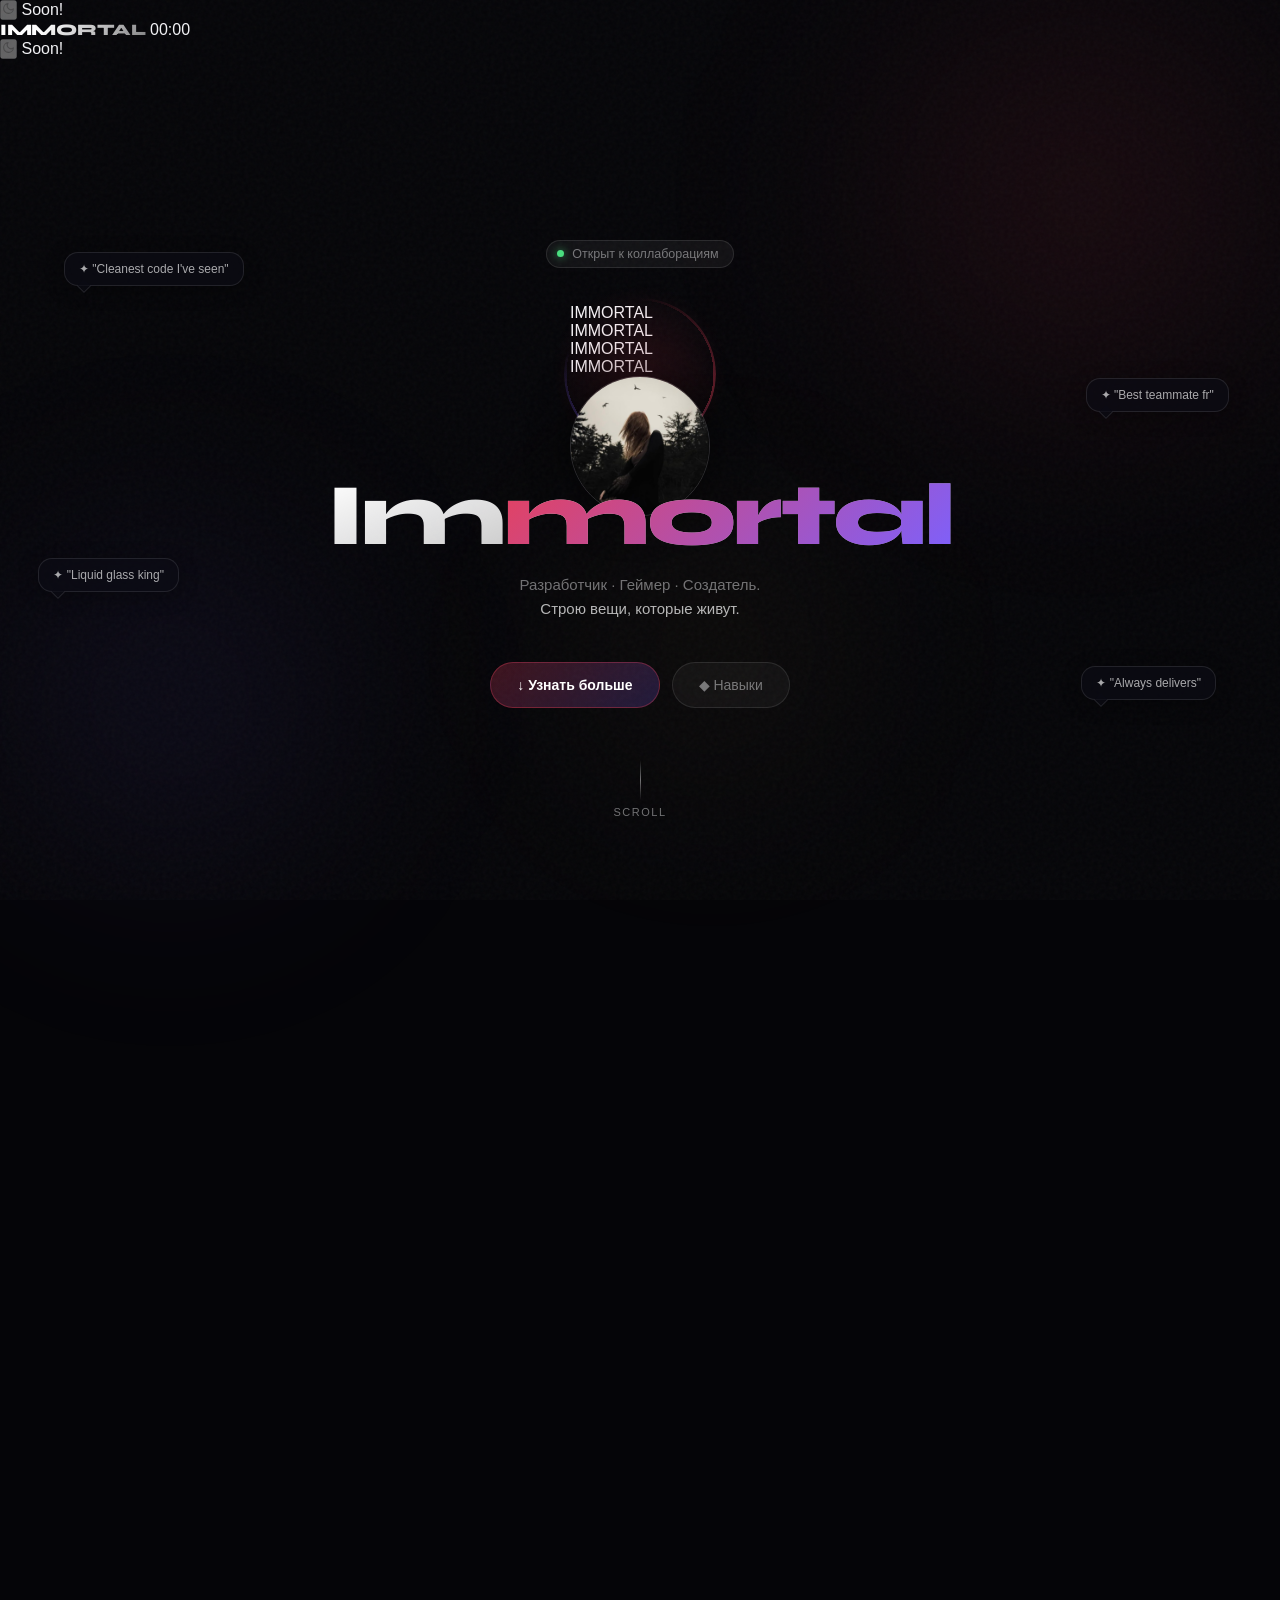
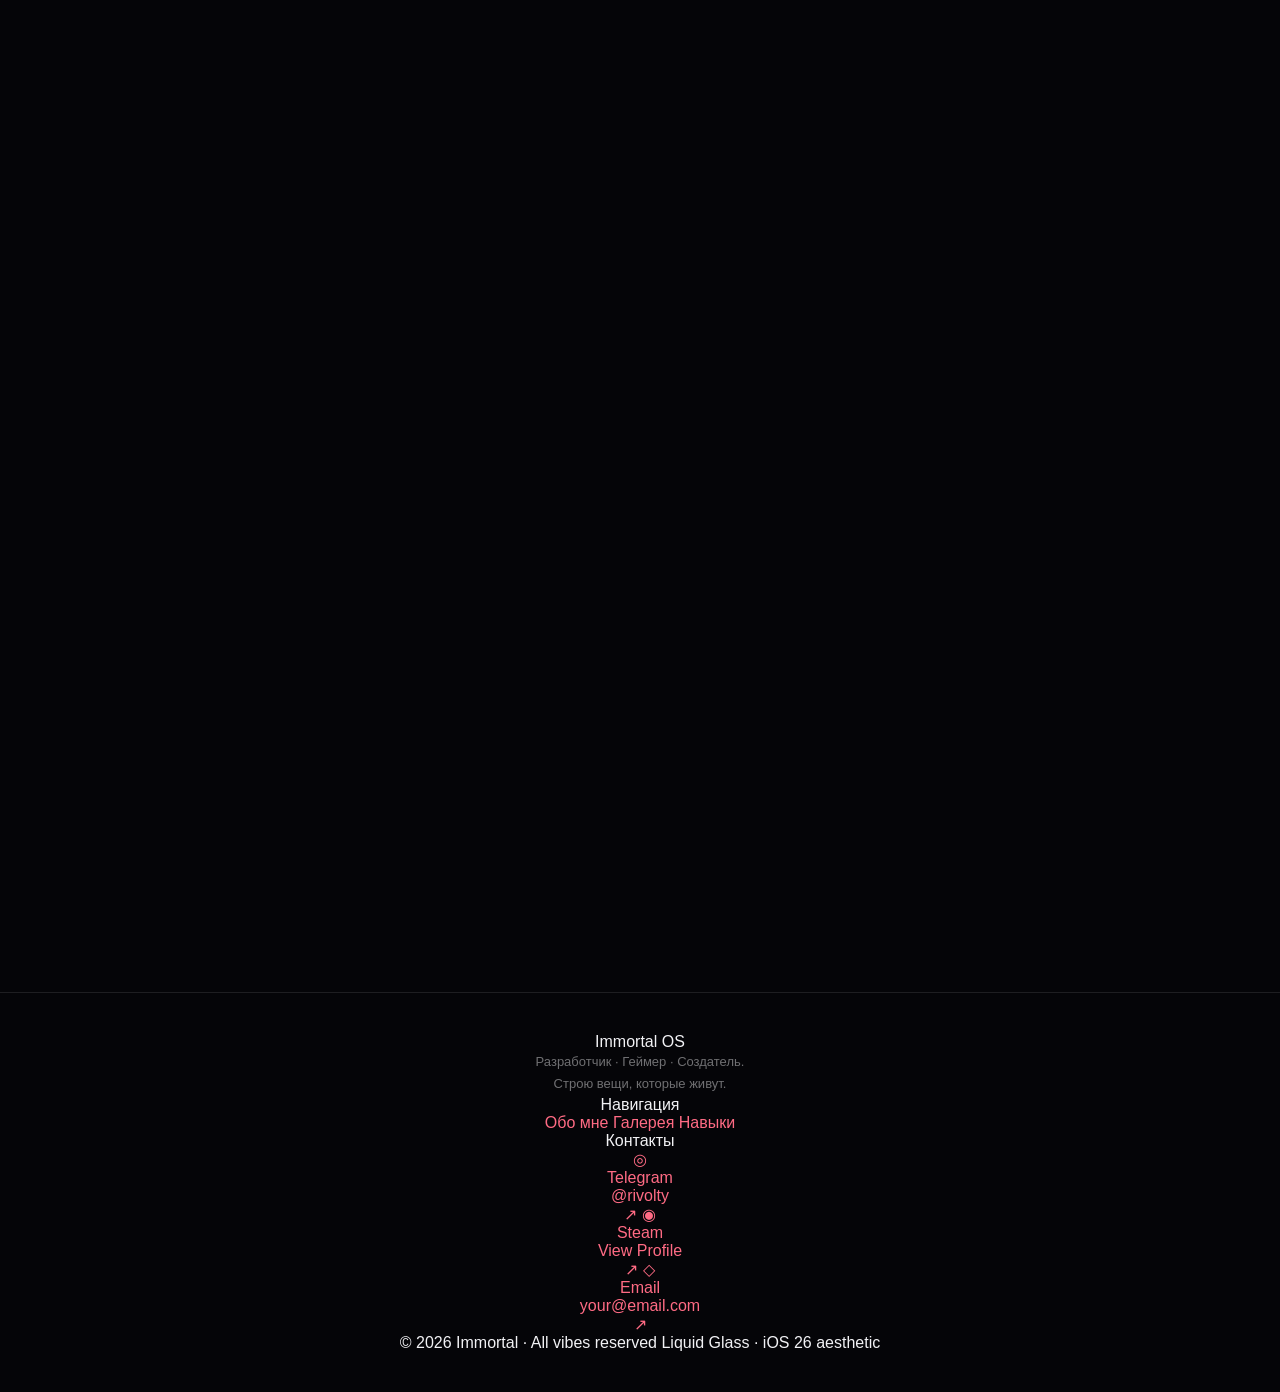
==== commit 41e91f7d: "Update index.html" ====
--- a/index.html
+++ b/index.html
@@ -1,129 +1,193 @@
 <!DOCTYPE html>
-<html lang="en">
+<html lang="ru" data-theme="dark">
 <head>
   <meta charset="UTF-8" />
   <meta name="viewport" content="width=device-width, initial-scale=1.0" />
   <title>Immortal · Digital Space</title>
   <link rel="preconnect" href="https://fonts.googleapis.com" />
   <link rel="preconnect" href="https://fonts.gstatic.com" crossorigin />
-  <link href="https://fonts.googleapis.com/css2?family=Syne:wght@400;500;600;700;800&family=Inter:wght@300;400;500&display=swap" rel="stylesheet" />
+  <link href="https://fonts.googleapis.com/css2?family=Syne:wght@400;500;600;700;800&display=swap" rel="stylesheet" />
   <link rel="stylesheet" href="style.css" />
 </head>
 <body>
- 
-  <!-- Ambient glow blobs -->
+
   <div class="ambient ambient-1"></div>
   <div class="ambient ambient-2"></div>
   <div class="ambient ambient-3"></div>
- 
-  <!-- Video background -->
+
   <video id="bg-video" autoplay muted loop playsinline>
     <source src="IMG_1919.MP4" type="video/mp4" />
   </video>
- 
-  <!-- Sakura petals -->
+
   <div id="sakura-container"></div>
- 
-  <!-- Floating comments -->
+
   <div class="floats">
     <div class="float-comment fc-1">✦ "Cleanest code I've seen"</div>
     <div class="float-comment fc-2">✦ "Best teammate fr"</div>
     <div class="float-comment fc-3">✦ "Liquid glass king"</div>
     <div class="float-comment fc-4">✦ "Always delivers"</div>
   </div>
- 
+
   <!-- ═══ NAV ══════════════════════════════════ -->
-  <nav class="nav">
-    <div class="nav-logo">Immortal OS</div>
-    <div class="nav-links">
-      <a href="#about"   class="nav-link">About</a>
-      <a href="#skills"  class="nav-link">Skills</a>
-      <a href="#connect" class="nav-link">Connect</a>
-    </div>
-    <a href="https://t.me/rivolty" target="_blank" class="nav-cta">→ Telegram</a>
+  <div class="nav-wrapper">
+
+  <!-- Левый островок: тема -->
+  <div class="nav-island nav-island-left">
+    <div class="theme-soon-wrap">
+      <button class="theme-toggle-soon" disabled aria-label="Theme toggle — coming soon">
+        <svg width="13" height="13" viewBox="0 0 24 24" fill="none"
+             stroke="currentColor" stroke-width="2"
+             stroke-linecap="round" stroke-linejoin="round">
+          <path d="M21 12.79A9 9 0 1 1 11.21 3 7 7 0 0 0 21 12.79z"/>
+        </svg>
+      </button>
+      <span class="soon-label">Soon!</span>
+    </div>
+  </div>
+
+  <!-- Центральный островок: логотип -->
+  <div class="nav-island nav-island-center">
+    <span class="nav-logo">IMMORTAL</span>
+    <span class="nav-clock" id="nav-clock">00:00</span>
+  </div>
+
+  <!-- Правый островок: гамбургер -->
+  <div class="nav-island nav-island-right">
     <button class="nav-hamburger" id="hamburger" aria-label="Menu">
       <span></span><span></span><span></span>
     </button>
-  </nav>
- 
+  </div>
+
+</div>
+
+
+
+    <div class="nav-island nav-island-right">
+      <div class="theme-soon-wrap">
+        <button class="theme-toggle-soon" disabled aria-label="Theme toggle — coming soon">
+          <svg width="13" height="13" viewBox="0 0 24 24" fill="none"
+               stroke="currentColor" stroke-width="2"
+               stroke-linecap="round" stroke-linejoin="round">
+            <path d="M21 12.79A9 9 0 1 1 11.21 3 7 7 0 0 0 21 12.79z"/>
+          </svg>
+        </button>
+        <span class="soon-label">Soon!</span>
+      </div>
+    </div>
+
+  </div>
+
   <!-- ═══ DRAWER ════════════════════════════════ -->
   <div class="drawer" id="drawer">
     <div class="drawer-header">
-      <span class="drawer-title">Quick Access</span>
+      <span class="drawer-title">Быстрый доступ</span>
       <button class="drawer-close" id="drawer-close">×</button>
     </div>
-    <a href="#about" class="drawer-item">
-      <span class="icon">📖</span> About Me
-    </a>
-    <a href="https://t.me/rivolty" target="_blank" class="drawer-item">
-      <span class="icon">✈️</span> Telegram
-    </a>
-    <a href="https://steamcommunity.com/profiles/76561199826022883/" target="_blank" class="drawer-item">
-      <span class="icon">🎮</span> Steam
-    </a>
-    <a href="#skills" class="drawer-item">
-      <span class="icon">⚡</span> Skills
-    </a>
+
+    <div class="drawer-profile">
+      <img src="avatar.jpg" alt="Immortal" class="drawer-avatar" />
+      <div>
+        <div class="drawer-profile-name">Immortal</div>
+        <div class="drawer-profile-sub">
+          <span class="drawer-dot"></span> Online
+        </div>
+      </div>
+    </div>
+
     <div class="drawer-divider"></div>
-    <div class="drawer-badge">
-      <h4>Stack</h4>
-      <p>C# Desktop · Python · TG Bots · Web</p>
-    </div>
-    <div class="drawer-badge" style="background:rgba(232,64,90,0.07);border-color:rgba(232,64,90,0.2);">
-      <h4 style="color:#ff6b84">Gaming</h4>
-      <p>Counter-Strike 2 · Dota 2</p>
+
+    <a href="#about"   class="drawer-item"><span class="dicon">◈</span><span>Обо мне</span><span class="darrow">↗</span></a>
+    <a href="#skills"  class="drawer-item"><span class="dicon">◆</span><span>Навыки</span><span class="darrow">↗</span></a>
+    <a href="#gallery" class="drawer-item"><span class="dicon">◇</span><span>Галерея</span><span class="darrow">↗</span></a>
+    <a href="#connect" class="drawer-item"><span class="dicon">◎</span><span>Контакты</span><span class="darrow">↗</span></a>
+
+    <div class="drawer-divider"></div>
+
+    <div class="drawer-stack">
+      <div class="drawer-stack-label">Dev Stack</div>
+      <div class="drawer-stack-tags">
+        <span class="drawer-tag">C# (WPF)</span>
+        <span class="drawer-tag">Python</span>
+        <span class="drawer-tag">Telegram Bots</span>
+        <span class="drawer-tag">Web</span>
+      </div>
+    </div>
+
+    <div class="drawer-status">
+      <div class="drawer-stack-label">System Status</div>
+      <div class="drawer-status-item">
+        <span>Dev Projects</span>
+        <span class="dpill dpill-progress">In Progress</span>
+      </div>
+      <div class="drawer-status-item">
+        <span>Open to Collabs</span>
+        <span class="dpill dpill-done">Active</span>
+      </div>
+      <div class="drawer-status-item">
+        <span>CS2 Ranked</span>
+        <span class="dpill dpill-live">Live</span>
+      </div>
     </div>
   </div>
   <div class="overlay" id="overlay"></div>
- 
+
   <!-- ═══ HERO ══════════════════════════════════ -->
   <section class="hero">
     <div class="status-pill">
       <span class="status-dot"></span>
-      Available for collabs
-    </div>
- 
+      Открыт к коллаборациям
+    </div>
+
     <div class="hero-avatar-wrap">
+      <div class="avatar-watermark" aria-hidden="true">IMMORTAL IMMORTAL IMMORTAL IMMORTAL</div>
       <div class="avatar-ring"></div>
       <div class="avatar-glow"></div>
       <img src="avatar.jpg" alt="Immortal" class="avatar" />
     </div>
- 
+
     <h1 class="hero-name">Im<span>mortal</span></h1>
     <p class="hero-sub">
-      Developer · Gamer · Creator.<br/>
-      <em>Building things that feel alive.</em>
+      Разработчик · Геймер · Создатель.<br/>
+      <em>Строю вещи, которые живут.</em>
     </p>
- 
+
     <div class="hero-ctas">
-      <a href="https://t.me/rivolty" target="_blank" class="btn-primary">✈️ Telegram</a>
-      <a href="https://steamcommunity.com/profiles/76561199826022883/" target="_blank" class="btn-ghost">🎮 Steam Profile</a>
-      <a href="#about" class="btn-ghost">↓ Learn More</a>
-    </div>
- 
+      <a href="#about"  class="btn-primary">↓ Узнать больше</a>
+      <a href="#skills" class="btn-ghost">◆ Навыки</a>
+    </div>
+
     <div class="scroll-hint">
       <div class="scroll-line"></div>
       scroll
     </div>
   </section>
- 
+
   <!-- ═══ ABOUT ═════════════════════════════════ -->
   <section class="section reveal" id="about">
-    <div class="section-label">01 — Who I am</div>
-    <h2 class="section-title">About Me</h2>
- 
-    <div class="about-grid">
-      <div class="glass-card about-main">
+    <div class="section-label">01 — Кто я</div>
+    <h2 class="section-title">Обо мне</h2>
+
+    <div class="bento-grid">
+
+      <!-- Профиль — главная карточка -->
+      <div class="glass-card bento-profile">
+        <div class="bento-profile-top">
+          <div class="bento-avatar-wrap">
+            <img src="avatar.jpg" alt="Immortal" class="bento-avatar" />
+            <span class="bento-online-dot"></span>
+          </div>
+          <div>
+            <div class="bento-profile-name">Иммортал <span class="bento-handle">(Immortal)</span></div>
+            <div class="bento-profile-role">Software Developer &amp; Creator</div>
+          </div>
+        </div>
+        <p class="bento-headline">Люблю чистый код, мрачный UI и продуманный дизайн.</p>
         <p class="about-bio">
-          Hey — I'm <strong>Immortal</strong>. I blend code with aesthetics to build
-          things that feel alive. Desktop apps in <strong>C#</strong>, automation with
-          <strong>Python</strong>, Telegram bots, and interfaces that make people
-          stop scrolling. I care deeply about craft — whether it's a pixel or a function.
-          Dark UI, clean logic, no compromises.
-        </p>
-        <p class="about-bio">
-          When I'm not in the editor, I'm in-game. CS2 and Dota 2 are my arenas —
-          same precision required, higher stakes.
+          Привет — я <strong>Иммортал</strong>. Соединяю код с эстетикой. Пишу десктопные
+          приложения на <strong>C#</strong>, автоматизирую на <strong>Python</strong>, строю
+          Telegram-боты и делаю интерфейсы, от которых невозможно оторваться. Тёмный UI,
+          чистая логика, никаких компромиссов. Когда не в редакторе — в игре.
+          CS2 и Dota 2 — мои арены.
         </p>
         <div class="about-tags">
           <span class="tag">#Developer</span>
@@ -135,141 +199,228 @@
           <span class="tag">#OpenToCollabs</span>
         </div>
       </div>
- 
+
+      <!-- Dev Stack -->
+      <div class="glass-card bento-devstack">
+        <div class="bento-card-label">Dev Stack</div>
+        <div class="bento-stack-tags">
+          <span class="stack-tag">C# (WPF)</span>
+          <span class="stack-tag">Python</span>
+          <span class="stack-tag">Telegram Bots</span>
+          <span class="stack-tag">Web</span>
+          <span class="stack-tag">WinForms</span>
+          <span class="stack-tag">Aiogram</span>
+        </div>
+      </div>
+
+      <!-- System Status -->
+      <div class="glass-card bento-status">
+        <div class="bento-card-label">System Status</div>
+        <div class="status-list">
+          <div class="status-row">
+            <span>Dev Projects</span>
+            <span class="status-badge badge-progress">In Progress</span>
+          </div>
+          <div class="status-row">
+            <span>Open to Collabs</span>
+            <span class="status-badge badge-done">Active</span>
+          </div>
+          <div class="status-row">
+            <span>CS2 Ranked</span>
+            <span class="status-badge badge-live">Live</span>
+          </div>
+        </div>
+      </div>
+
+      <!-- Stat mini cards -->
       <div class="glass-card stat-card">
         <div class="stat-num">C#</div>
-        <div class="stat-label">Primary language — Desktop apps &amp; tools</div>
+        <div class="stat-label">Основной язык</div>
       </div>
       <div class="glass-card stat-card">
-        <div class="stat-num">🤖</div>
-        <div class="stat-label">Python automation &amp; Telegram bots</div>
+        <div class="stat-num">Bot</div>
+        <div class="stat-label">Telegram-автоматизация</div>
       </div>
       <div class="glass-card stat-card">
         <div class="stat-num">CS2</div>
-        <div class="stat-label">Main game — Counter-Strike 2</div>
+        <div class="stat-label">Основная игра</div>
       </div>
       <div class="glass-card stat-card">
         <div class="stat-num">∞</div>
-        <div class="stat-label">Always open to new ideas</div>
-      </div>
+        <div class="stat-label">Открыт к идеям</div>
+      </div>
+
     </div>
   </section>
- 
+
+  <!-- ═══ GALLERY ════════════════════════════════ -->
+  <!-- Назови картинку: gallery-bg.jpg -->
+  <section class="section reveal" id="gallery">
+    <div class="section-label">02 — Атмосфера</div>
+    <h2 class="section-title">Галерея</h2>
+
+    <div class="gallery-grid">
+      <div class="glass-card gallery-main">
+        <img src="gallery-bg.png" alt="Gallery main" class="gallery-img" />
+        <div class="gallery-overlay">
+          <div class="gallery-caption">
+            <span class="gallery-cap-tag">◆ Immortal</span>
+            <p>Код. Игра. Эстетика.</p>
+          </div>
+        </div>
+      </div>
+
+      <div class="glass-card gallery-stat">
+        <div class="gallery-stat-num">2026</div>
+        <div class="gallery-stat-label">Год активной разработки</div>
+      </div>
+      <div class="glass-card bento-stat-card">
+        <div class="stat-num">24/7</div>
+        <div class="stat-label">Режим работы</div>
+    </div>
+      <div class="glass-card gallery-stat">
+        <div class="gallery-stat-num">C#</div>
+        <div class="gallery-stat-label">Главный инструмент</div>
+      </div>
+
+      <div class="glass-card gallery-quote-mini">
+        <div class="gallery-qm">"</div>
+        <p>Когда любишь — нужно доверять. Иначе это не любовь.</p>
+        <span>— Иммортал</span>
+      </div>
+
+      <div class="glass-card gallery-games">
+        <div class="bento-card-label">Игровой профиль</div>
+        <div class="games-list">
+          <div class="game-row">
+            <span class="game-dot"></span>
+            <span class="game-name">Counter-Strike 2</span>
+            <span class="game-badge">Main</span>
+          </div>
+          <div class="game-row">
+            <span class="game-dot game-dot-2"></span>
+            <span class="game-name">Dota 2</span>
+            <span class="game-badge game-badge-2">Active</span>
+          </div>
+        </div>
+      </div>
+    </div>
+  </section>
+
   <!-- ═══ SKILLS ════════════════════════════════ -->
   <section class="section reveal" id="skills">
-    <div class="section-label">02 — What I build</div>
-    <h2 class="section-title">Skills</h2>
- 
+    <div class="section-label">03 — Что я делаю</div>
+    <h2 class="section-title">Навыки</h2>
     <div class="skills-grid">
       <div class="glass-card skill-card">
-        <div class="skill-icon">🖥️</div>
+        <div class="skill-icon">▣</div>
         <div class="skill-name">C# / .NET</div>
-        <div class="skill-bar-track">
-          <div class="skill-bar-fill" style="--w:0.88"></div>
-        </div>
-        <div class="skill-desc">Desktop applications, WPF, WinForms, system tools</div>
-      </div>
-      <div class="glass-card skill-card">
-        <div class="skill-icon">🐍</div>
+        <div class="skill-bar-track"><div class="skill-bar-fill" style="--w:0.88"></div></div>
+        <div class="skill-pct">88%</div>
+        <div class="skill-desc">Desktop, WPF, WinForms, системные инструменты</div>
+      </div>
+      <div class="glass-card skill-card">
+        <div class="skill-icon">◈</div>
         <div class="skill-name">Python</div>
-        <div class="skill-bar-track">
-          <div class="skill-bar-fill" style="--w:0.80"></div>
-        </div>
-        <div class="skill-desc">Scripts, automation, bots, data processing</div>
-      </div>
-      <div class="glass-card skill-card">
-        <div class="skill-icon">✈️</div>
+        <div class="skill-bar-track"><div class="skill-bar-fill" style="--w:0.80"></div></div>
+        <div class="skill-pct">80%</div>
+        <div class="skill-desc">Скрипты, автоматизация, боты, обработка данных</div>
+      </div>
+      <div class="glass-card skill-card">
+        <div class="skill-icon">◎</div>
         <div class="skill-name">Telegram Bots</div>
-        <div class="skill-bar-track">
-          <div class="skill-bar-fill" style="--w:0.85"></div>
-        </div>
-        <div class="skill-desc">Aiogram, pyrogram — from simple bots to complex systems</div>
-      </div>
-      <div class="glass-card skill-card">
-        <div class="skill-icon">🎨</div>
+        <div class="skill-bar-track"><div class="skill-bar-fill" style="--w:0.85"></div></div>
+        <div class="skill-pct">85%</div>
+        <div class="skill-desc">Aiogram, Pyrogram — от простых до сложных систем</div>
+      </div>
+      <div class="glass-card skill-card">
+        <div class="skill-icon">◇</div>
         <div class="skill-name">UI / UX Design</div>
-        <div class="skill-bar-track">
-          <div class="skill-bar-fill" style="--w:0.75"></div>
-        </div>
-        <div class="skill-desc">Dark aesthetic interfaces, liquid glass, clean layouts</div>
-      </div>
-      <div class="glass-card skill-card">
-        <div class="skill-icon">🌐</div>
+        <div class="skill-bar-track"><div class="skill-bar-fill" style="--w:0.75"></div></div>
+        <div class="skill-pct">75%</div>
+        <div class="skill-desc">Тёмные интерфейсы, liquid glass, чистые лейауты</div>
+      </div>
+      <div class="glass-card skill-card">
+        <div class="skill-icon">◉</div>
         <div class="skill-name">Web (HTML/CSS/JS)</div>
-        <div class="skill-bar-track">
-          <div class="skill-bar-fill" style="--w:0.70"></div>
-        </div>
-        <div class="skill-desc">Landing pages, personal sites, interactive experiences</div>
-      </div>
-      <div class="glass-card skill-card">
-        <div class="skill-icon">🎮</div>
+        <div class="skill-bar-track"><div class="skill-bar-fill" style="--w:0.70"></div></div>
+        <div class="skill-pct">70%</div>
+        <div class="skill-desc">Лендинги, личные сайты, интерактивные проекты</div>
+      </div>
+      <div class="glass-card skill-card">
+        <div class="skill-icon">◆</div>
         <div class="skill-name">Gaming</div>
-        <div class="skill-bar-track">
-          <div class="skill-bar-fill" style="--w:0.95"></div>
-        </div>
-        <div class="skill-desc">CS2, Dota 2 — not a hobby, a lifestyle</div>
+        <div class="skill-bar-track"><div class="skill-bar-fill" style="--w:0.95"></div></div>
+        <div class="skill-pct">95%</div>
+        <div class="skill-desc">CS2, Dota 2 — не хобби, образ жизни</div>
       </div>
     </div>
   </section>
- 
-  <!-- ═══ CASINO ════════════════════════════════ -->
-  <section class="section reveal">
-    <div class="section-label">03 — Try your luck</div>
-    <div class="glass-card casino-card">
-      <div class="casino-headline">🎰 Immortal Casino</div>
-      <div class="casino-sub">Hit spin. Maybe fortune smiles today.</div>
-      <div class="slots-display" id="slots-wrap">
-        <div class="slot-reel" id="s1">💎</div>
-        <div class="slot-reel" id="s2">💎</div>
-        <div class="slot-reel" id="s3">💎</div>
-      </div>
-      <button class="casino-btn" id="spin-btn">SPIN TO WIN</button>
-      <p id="casino-msg">Try your luck, kid.</p>
-    </div>
-  </section>
- 
+
   <!-- ═══ QUOTE ═════════════════════════════════ -->
   <section class="section reveal">
     <div class="glass-card quote-card">
       <div class="quote-mark">"</div>
-      <p class="quote-text">When you love someone, you've gotta trust them — there's no other way to love.</p>
-      <div class="quote-author">— Immortal</div>
+      <p class="quote-text">Когда любишь — нужно доверять. Иначе это не любовь.</p>
+      <div class="quote-author">— Иммортал</div>
     </div>
   </section>
- 
-  <!-- ═══ CONNECT ══════════════════════════════ -->
-  <section class="section reveal" id="connect">
-    <div class="section-label">04 — Find me</div>
-    <h2 class="section-title">Connect</h2>
- 
-    <div class="connect-grid">
-      <a href="https://t.me/rivolty" target="_blank" class="glass-card connect-card">
-        <div class="connect-icon connect-icon-tg">✈️</div>
-        <div class="connect-info">
-          <div class="connect-name">Telegram</div>
-          <div class="connect-handle">@rivolty</div>
-        </div>
-        <div class="connect-arrow">→</div>
-      </a>
-      <a href="https://steamcommunity.com/profiles/76561199826022883/" target="_blank" class="glass-card connect-card">
-        <div class="connect-icon connect-icon-steam">🎮</div>
-        <div class="connect-info">
-          <div class="connect-name">Steam</div>
-          <div class="connect-handle">View Profile</div>
-        </div>
-        <div class="connect-arrow">→</div>
-      </a>
-    </div>
-  </section>
- 
-  <!-- ═══ FOOTER ════════════════════════════════ -->
-  <footer>
-    <p>
-      Crafted by <a href="https://t.me/rivolty">Immortal</a> · Liquid Glass aesthetic inspired by iOS 26<br/>
-      <span style="opacity:0.4; font-size:11px">© 2026 — All vibes reserved</span>
-    </p>
+
+  <!-- ═══ CONNECT / FOOTER ══════════════════════ -->
+  <footer id="connect">
+    <div class="footer-inner">
+
+      <div class="footer-top">
+        <div class="footer-brand">
+          <span class="footer-logo">Immortal OS</span>
+          <p class="footer-desc">Разработчик · Геймер · Создатель.<br/>Строю вещи, которые живут.</p>
+        </div>
+
+        <div class="footer-links-col">
+          <div class="footer-col-label">Навигация</div>
+          <a href="#about"   class="footer-link">Обо мне</a>
+          <a href="#gallery" class="footer-link">Галерея</a>
+          <a href="#skills"  class="footer-link">Навыки</a>
+        </div>
+
+        <div class="footer-links-col">
+          <div class="footer-col-label">Контакты</div>
+          <a href="https://t.me/rivolty" target="_blank" class="footer-contact-card">
+            <span class="fcc-icon">◎</span>
+            <div>
+              <div class="fcc-name">Telegram</div>
+              <div class="fcc-val">@rivolty</div>
+            </div>
+            <span class="fcc-arrow">↗</span>
+          </a>
+          <a href="https://steamcommunity.com/profiles/76561199826022883/" target="_blank" class="footer-contact-card">
+            <span class="fcc-icon">◉</span>
+            <div>
+              <div class="fcc-name">Steam</div>
+              <div class="fcc-val">View Profile</div>
+            </div>
+            <span class="fcc-arrow">↗</span>
+          </a>
+          <a href="mailto:your@email.com" class="footer-contact-card">
+            <span class="fcc-icon">◇</span>
+            <div>
+              <div class="fcc-name">Email</div>
+              <div class="fcc-val">your@email.com</div>
+            </div>
+            <span class="fcc-arrow">↗</span>
+          </a>
+        </div>
+      </div>
+
+      <div class="footer-divider"></div>
+
+      <div class="footer-bottom">
+        <span>© 2026 Immortal · All vibes reserved</span>
+        <span class="footer-bottom-right">Liquid Glass · iOS 26 aesthetic</span>
+      </div>
+    </div>
   </footer>
- 
+
   <script src="script.js"></script>
 </body>
 </html>
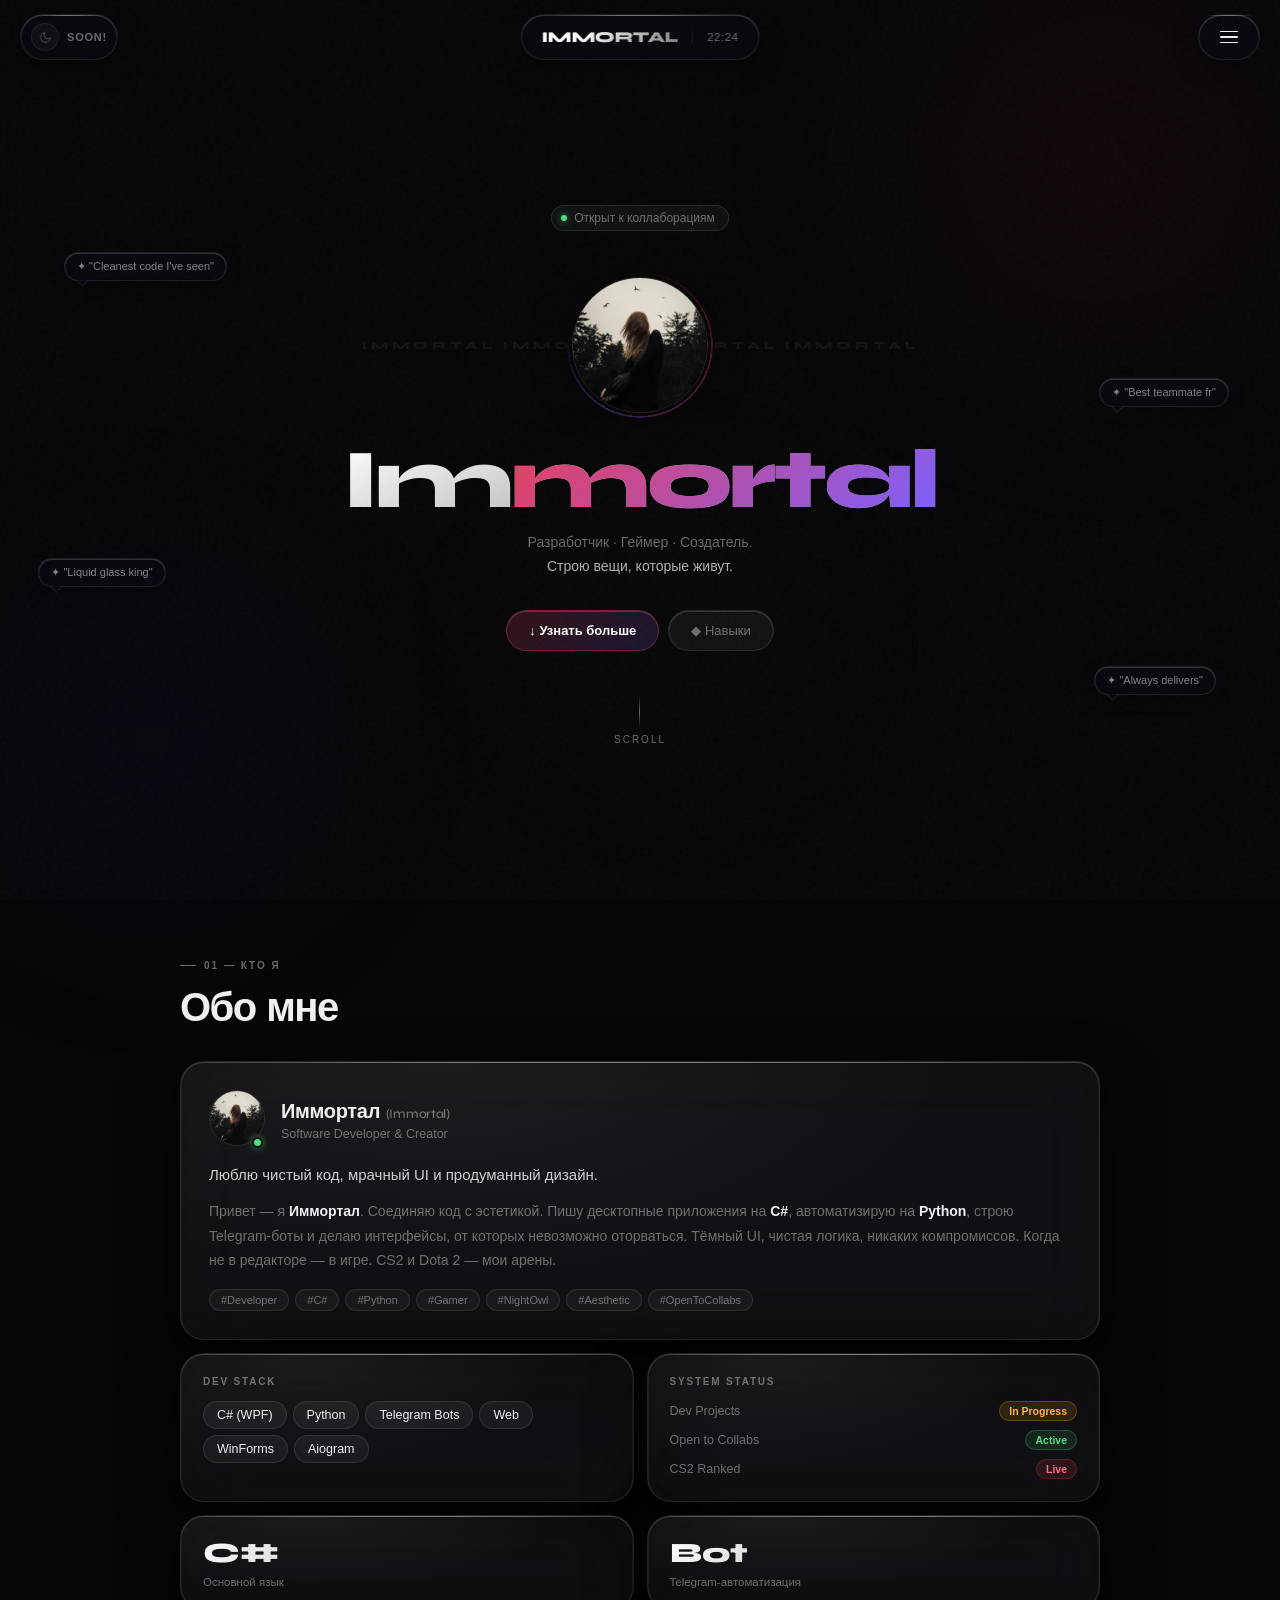
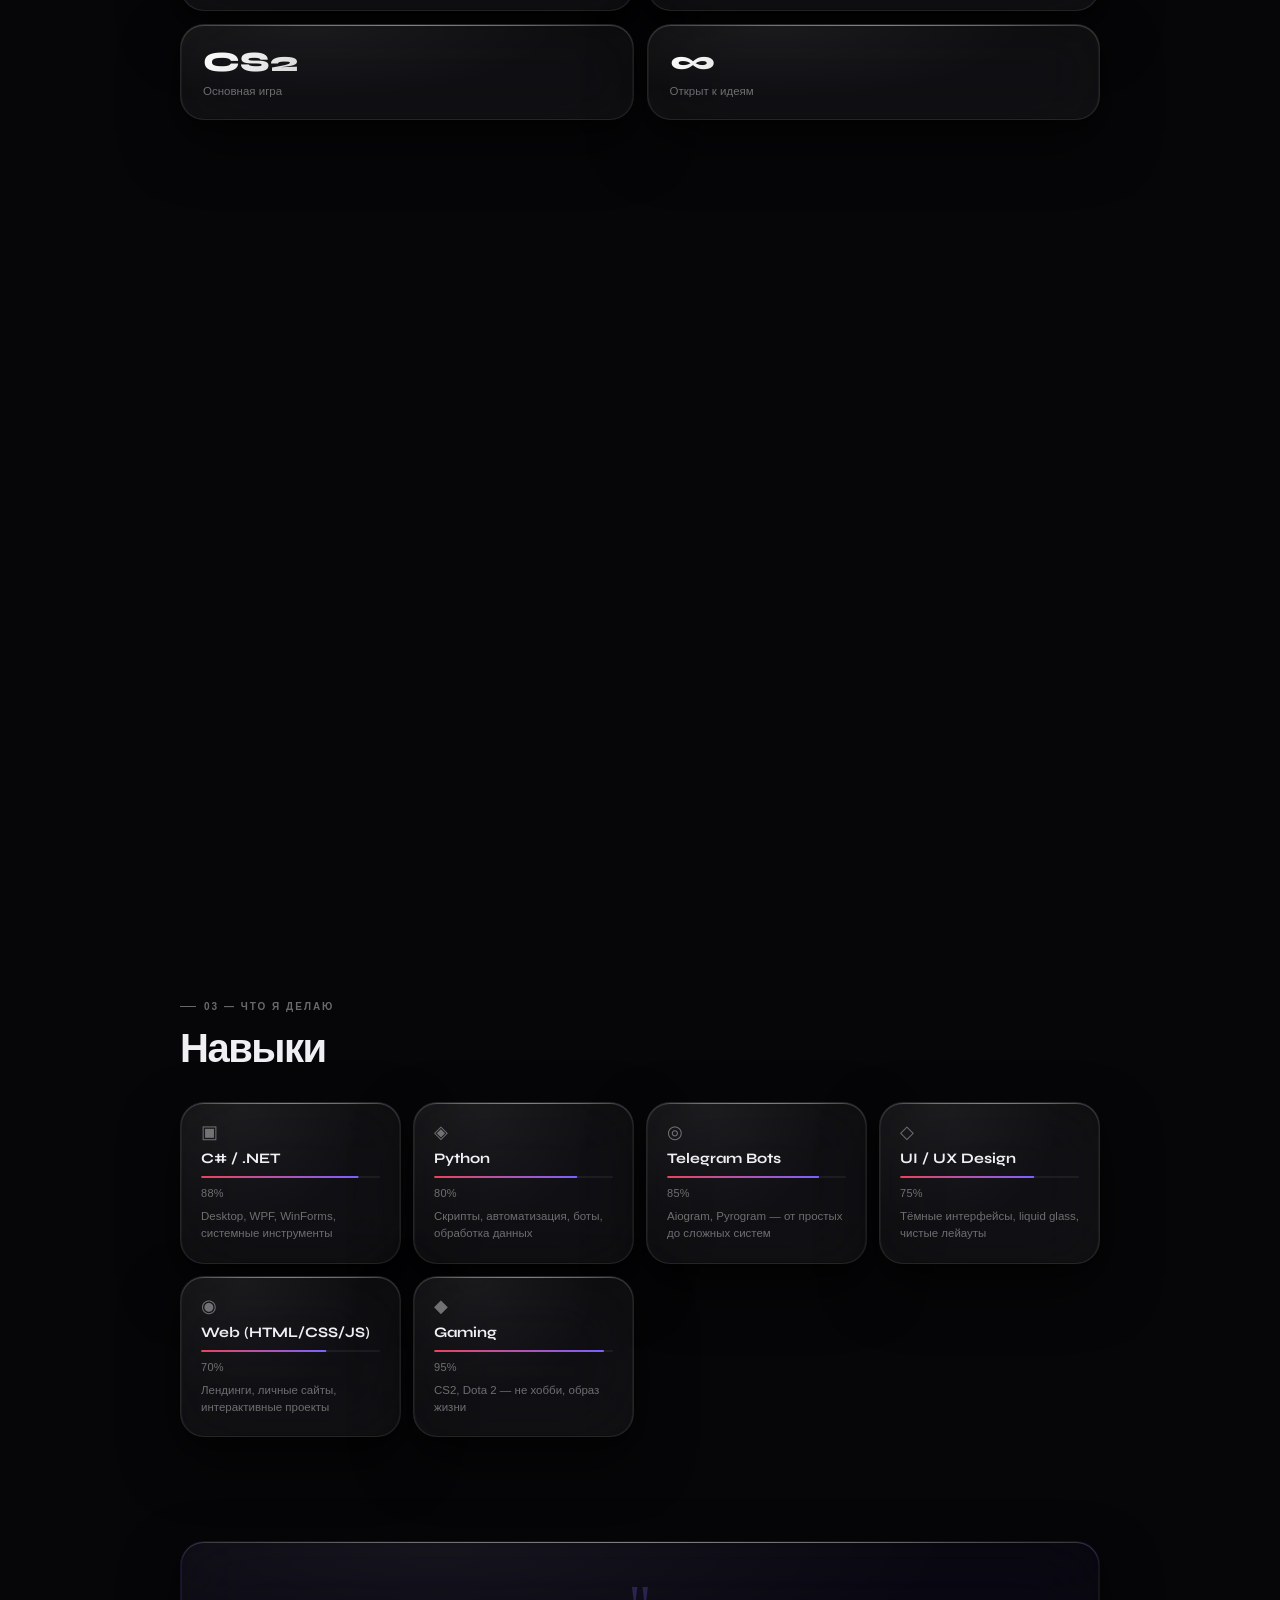
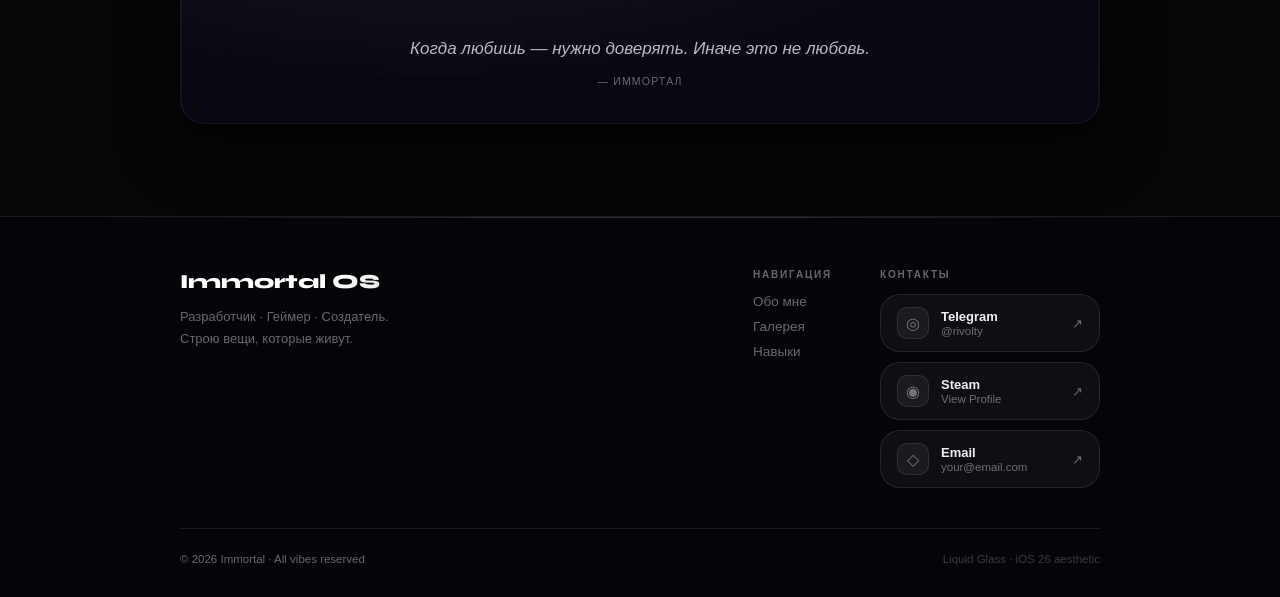
==== commit df47a8a1: "Update index.html" ====
--- a/index.html
+++ b/index.html
@@ -28,10 +28,10 @@
     <div class="float-comment fc-4">✦ "Always delivers"</div>
   </div>
 
-  <!-- ═══ NAV ══════════════════════════════════ -->
-  <div class="nav-wrapper">
-
-  <!-- Левый островок: тема -->
+<!-- ═══ NAV ══════════════════════════════════ -->
+<div class="nav-wrapper">
+
+  <!-- Левый островок: тема (Soon) -->
   <div class="nav-island nav-island-left">
     <div class="theme-soon-wrap">
       <button class="theme-toggle-soon" disabled aria-label="Theme toggle — coming soon">
@@ -45,7 +45,7 @@
     </div>
   </div>
 
-  <!-- Центральный островок: логотип -->
+  <!-- Центральный островок: логотип + время -->
   <div class="nav-island nav-island-center">
     <span class="nav-logo">IMMORTAL</span>
     <span class="nav-clock" id="nav-clock">00:00</span>
@@ -59,23 +59,6 @@
   </div>
 
 </div>
-
-
-
-    <div class="nav-island nav-island-right">
-      <div class="theme-soon-wrap">
-        <button class="theme-toggle-soon" disabled aria-label="Theme toggle — coming soon">
-          <svg width="13" height="13" viewBox="0 0 24 24" fill="none"
-               stroke="currentColor" stroke-width="2"
-               stroke-linecap="round" stroke-linejoin="round">
-            <path d="M21 12.79A9 9 0 1 1 11.21 3 7 7 0 0 0 21 12.79z"/>
-          </svg>
-        </button>
-        <span class="soon-label">Soon!</span>
-      </div>
-    </div>
-
-  </div>
 
   <!-- ═══ DRAWER ════════════════════════════════ -->
   <div class="drawer" id="drawer">
--- a/style.css
+++ b/style.css
@@ -1,636 +1,706 @@
 /* ─── TOKENS ─────────────────────────────── */
 :root {
-  --c-bg: #050508;
-  --c-surface: rgba(255,255,255,0.04);
-  --c-border: rgba(255,255,255,0.10);
-  --c-border-bright: rgba(255,255,255,0.22);
-  --c-text: #f2f2f5;
-  --c-muted: rgba(242,242,245,0.45);
-  --c-accent: #e8405a;
-  --c-accent2: #7b61ff;
-  --c-glow: rgba(232,64,90,0.35);
-  --c-glow2: rgba(123,97,255,0.25);
- 
-  /* Liquid Glass core */
-  --glass-blur: blur(40px) saturate(180%);
-  --glass-inner: inset 0 1px 0 rgba(255,255,255,0.14), inset 0 -1px 0 rgba(0,0,0,0.25);
-  --glass-shadow: 0 32px 64px rgba(0,0,0,0.55), 0 8px 24px rgba(0,0,0,0.35);
- 
-  --r-xl: 32px;
-  --r-lg: 24px;
-  --r-md: 16px;
-  --r-sm: 12px;
- 
+  --c-bg:            #060608;
+  --c-surface:       rgba(255,255,255,0.042);
+  --c-surface-hover: rgba(255,255,255,0.072);
+  --c-border:        rgba(255,255,255,0.09);
+  --c-border-bright: rgba(255,255,255,0.20);
+  --c-text:          #f0f0f4;
+  --c-muted:         rgba(240,240,244,0.42);
+  --c-accent:        #e8405a;
+  --c-accent2:       #7b61ff;
+
+  --glass-blur:   blur(36px) saturate(190%);
+  --glass-inner:  inset 0 1px 0 rgba(255,255,255,0.16),
+                  inset 0 -1px 0 rgba(0,0,0,0.18),
+                  inset 1px 0 0 rgba(255,255,255,0.05),
+                  inset -1px 0 0 rgba(255,255,255,0.05);
+  --glass-shadow: 0 24px 56px rgba(0,0,0,0.50),
+                  0 6px 20px rgba(0,0,0,0.32);
+
+  --r-xl:   24px;
+  --r-lg:   20px;
+  --r-md:   14px;
+  --r-sm:   10px;
+  --r-pill: 999px;
+
   --font-display: 'Syne', sans-serif;
-  --font-body: 'Inter', sans-serif;
- 
-  --ease-spring: cubic-bezier(0.34, 1.56, 0.64, 1);
-  --ease-smooth: cubic-bezier(0.4, 0, 0.2, 1);
-}
- 
+  --font-sf: -apple-system,'SF Pro Text','Inter','Helvetica Neue',sans-serif;
+
+  --ease-spring: cubic-bezier(0.34,1.56,0.64,1);
+  --ease-smooth: cubic-bezier(0.4,0,0.2,1);
+}
+
 /* ─── RESET ──────────────────────────────── */
-*, *::before, *::after { margin: 0; padding: 0; box-sizing: border-box; }
-html { scroll-behavior: smooth; }
+*,*::before,*::after { margin:0; padding:0; box-sizing:border-box; }
+html { scroll-behavior:smooth; scroll-padding-top:90px; }
 body {
-  background: var(--c-bg);
-  color: var(--c-text);
-  font-family: var(--font-body);
-  -webkit-font-smoothing: antialiased;
-  overflow-x: hidden;
-  min-height: 100vh;
-}
-a { text-decoration: none; color: inherit; }
- 
+  background:var(--c-bg); color:var(--c-text);
+  font-family:var(--font-sf);
+  -webkit-font-smoothing:antialiased;
+  overflow-x:hidden; min-height:100vh;
+}
+a { text-decoration:none; color:inherit; }
+
 /* ─── VIDEO BG ───────────────────────────── */
 #bg-video {
-  position: fixed; top: 50%; left: 50%;
-  min-width: 100%; min-height: 100%;
-  transform: translate(-50%, -50%);
-  object-fit: cover;
-  z-index: 0;
-  filter: brightness(0.18) blur(8px) saturate(130%);
-  pointer-events: none;
-}
- 
-/* Noise grain overlay */
+  position:fixed; top:50%; left:50%;
+  min-width:100%; min-height:100%;
+  transform:translate(-50%,-50%);
+  object-fit:cover; z-index:0;
+  filter:brightness(0.14) blur(10px) saturate(110%);
+  pointer-events:none; will-change:transform;
+}
 body::before {
-  content: '';
-  position: fixed; inset: 0; z-index: 1;
-  background-image: url("data:image/svg+xml,%3Csvg viewBox='0 0 256 256' xmlns='http://www.w3.org/2000/svg'%3E%3Cfilter id='noise'%3E%3CfeTurbulence type='fractalNoise' baseFrequency='0.9' numOctaves='4' stitchTiles='stitch'/%3E%3C/filter%3E%3Crect width='100%25' height='100%25' filter='url(%23noise)' opacity='0.035'/%3E%3C/svg%3E");
-  pointer-events: none;
-}
- 
-/* Ambient gradient blobs */
+  content:''; position:fixed; inset:0; z-index:1;
+  background-image:url("data:image/svg+xml,%3Csvg viewBox='0 0 256 256' xmlns='http://www.w3.org/2000/svg'%3E%3Cfilter id='n'%3E%3CfeTurbulence type='fractalNoise' baseFrequency='0.9' numOctaves='4' stitchTiles='stitch'/%3E%3C/filter%3E%3Crect width='100%25' height='100%25' filter='url(%23n)' opacity='0.028'/%3E%3C/svg%3E");
+  pointer-events:none;
+}
+
+/* ─── AMBIENT ────────────────────────────── */
 .ambient {
-  position: fixed; z-index: 1; border-radius: 50%;
-  filter: blur(100px); pointer-events: none;
-  animation: drift 20s ease-in-out infinite;
-}
-.ambient-1 {
-  width: 600px; height: 600px;
-  background: radial-gradient(circle, rgba(232,64,90,0.12), transparent 70%);
-  top: -100px; right: -100px; animation-delay: 0s;
-}
-.ambient-2 {
-  width: 500px; height: 500px;
-  background: radial-gradient(circle, rgba(123,97,255,0.10), transparent 70%);
-  bottom: -50px; left: -80px; animation-delay: -7s;
-}
-.ambient-3 {
-  width: 400px; height: 400px;
-  background: radial-gradient(circle, rgba(255,200,100,0.06), transparent 70%);
-  top: 50%; left: 40%; animation-delay: -13s;
-}
+  position:fixed; z-index:1; border-radius:50%;
+  filter:blur(110px); pointer-events:none;
+  animation:drift 26s ease-in-out infinite; will-change:transform;
+}
+.ambient-1 { width:520px; height:520px; background:radial-gradient(circle,rgba(232,64,90,0.09),transparent 70%); top:-100px; right:-80px; }
+.ambient-2 { width:440px; height:440px; background:radial-gradient(circle,rgba(123,97,255,0.07),transparent 70%); bottom:-60px; left:-70px; animation-delay:-9s; }
+.ambient-3 { width:360px; height:360px; background:radial-gradient(circle,rgba(200,180,100,0.04),transparent 70%); top:50%; left:38%; animation-delay:-17s; }
 @keyframes drift {
-  0%, 100% { transform: translate(0,0) scale(1); }
-  33%  { transform: translate(30px,-40px) scale(1.05); }
-  66%  { transform: translate(-25px, 30px) scale(0.97); }
-}
- 
+  0%,100% { transform:translate(0,0) scale(1); }
+  33%  { transform:translate(24px,-32px) scale(1.03); }
+  66%  { transform:translate(-18px,24px) scale(0.97); }
+}
+
 /* ─── SAKURA ─────────────────────────────── */
-#sakura-container {
-  position: fixed; inset: 0; pointer-events: none; z-index: 2; overflow: hidden;
-}
-.petal {
-  position: absolute; top: -20px;
-  width: 10px; height: 10px;
-  background: linear-gradient(135deg, rgba(232,64,90,0.8), rgba(255,150,180,0.5));
-  border-radius: 60% 40% 40% 60% / 60% 60% 40% 40%;
-  opacity: 0;
-  animation: petalFall linear forwards;
-  will-change: transform, opacity;
-}
+#sakura-container { position:fixed; inset:0; pointer-events:none; z-index:2; overflow:hidden; }
+.petal { position:absolute; top:-20px; opacity:0; animation:petalFall linear forwards; will-change:transform,opacity; }
 @keyframes petalFall {
-  0%   { transform: translateY(0) rotate(0deg) translateX(0); opacity: 0; }
-  8%   { opacity: 0.7; }
-  88%  { opacity: 0.6; }
-  100% { transform: translateY(105vh) rotate(480deg) translateX(var(--dx, 40px)); opacity: 0; }
-}
- 
-/* ─── NAV ────────────────────────────────── */
-.nav {
-  position: fixed; top: 16px; left: 50%;
-  transform: translateX(-50%);
-  width: calc(100% - 32px); max-width: 900px;
-  height: 56px;
-  display: flex; align-items: center; justify-content: space-between;
-  padding: 0 20px;
-  background: rgba(10,10,16,0.55);
-  backdrop-filter: var(--glass-blur);
-  -webkit-backdrop-filter: var(--glass-blur);
-  border: 1px solid var(--c-border);
-  border-radius: 28px;
-  box-shadow: var(--glass-inner), 0 8px 32px rgba(0,0,0,0.4);
-  z-index: 100;
-  transition: all 0.35s var(--ease-smooth);
-}
-.nav:hover {
-  border-color: var(--c-border-bright);
-  box-shadow: var(--glass-inner), 0 12px 40px rgba(0,0,0,0.5), 0 0 0 1px rgba(255,255,255,0.05);
+  0%   { transform:translateY(0) rotate(0deg) translateX(0); opacity:0; }
+  8%   { opacity:0.45; }
+  88%  { opacity:0.35; }
+  100% { transform:translateY(105vh) rotate(480deg) translateX(var(--dx,40px)); opacity:0; }
+}
+
+/* ═══════════════════════════════════════════
+   NAV — три отдельных островка
+═══════════════════════════════════════════ */
+.nav-wrapper {
+  position:fixed; top:14px; left:0; right:0; z-index:100;
+  display:flex; align-items:center; justify-content:space-between;
+  padding:0 20px; pointer-events:none;
+}
+
+/* Общий стиль островка */
+.nav-island {
+  pointer-events:all;
+  display:flex; align-items:center;
+  height:46px;
+  background:rgba(10,10,18,0.50);
+  backdrop-filter:var(--glass-blur); -webkit-backdrop-filter:var(--glass-blur);
+  border:1px solid var(--c-border); border-radius:var(--r-pill);
+  box-shadow:var(--glass-inner), 0 8px 28px rgba(0,0,0,0.32);
+  position:relative;
+  transition:border-color 0.3s, box-shadow 0.3s, background 0.4s;
+}
+.nav-island::before {
+  content:''; position:absolute; top:0; left:12%; right:12%; height:1px;
+  background:linear-gradient(90deg,transparent,rgba(255,255,255,0.30) 40%,rgba(255,255,255,0.30) 60%,transparent);
+  border-radius:1px; pointer-events:none;
+}
+.nav-island:hover {
+  border-color:var(--c-border-bright);
+  box-shadow:var(--glass-inner), 0 12px 36px rgba(0,0,0,0.40);
+}
+
+/* Левый: гамбургер */
+.nav-island-left { padding:0 10px; }
+
+/* Центр: логотип + время */
+.nav-island-center {
+  position:absolute; left:50%; transform:translateX(-50%);
+  padding:0 20px; gap:14px;
 }
 .nav-logo {
-  font-family: var(--font-display);
-  font-weight: 800; font-size: 16px;
-  letter-spacing: -0.3px;
-  background: linear-gradient(135deg, #fff 30%, rgba(255,255,255,0.5));
-  -webkit-background-clip: text; -webkit-text-fill-color: transparent;
-}
-.nav-links {
-  display: flex; align-items: center; gap: 4px;
-}
-.nav-link {
-  padding: 7px 14px; border-radius: 20px;
-  font-size: 13.5px; font-weight: 500;
-  color: var(--c-muted);
-  transition: all 0.2s var(--ease-smooth);
-  cursor: pointer;
-}
-.nav-link:hover {
-  color: var(--c-text);
-  background: rgba(255,255,255,0.07);
-}
-.nav-cta {
-  padding: 8px 16px; border-radius: 20px;
-  font-size: 13px; font-weight: 600;
-  background: rgba(232,64,90,0.15);
-  border: 1px solid rgba(232,64,90,0.3);
-  color: #ff6b84;
-  transition: all 0.25s var(--ease-smooth);
-  cursor: pointer;
-}
-.nav-cta:hover {
-  background: rgba(232,64,90,0.25);
-  border-color: rgba(232,64,90,0.5);
-  box-shadow: 0 0 20px rgba(232,64,90,0.2);
-  color: #fff;
-}
+  font-family:var(--font-display); font-weight:800; font-size:15px; letter-spacing:-0.2px;
+  background:linear-gradient(135deg,#fff 30%,rgba(255,255,255,0.48));
+  -webkit-background-clip:text; -webkit-text-fill-color:transparent;
+  white-space:nowrap;
+}
+.nav-clock {
+  font-size:11.5px; font-weight:500; letter-spacing:0.5px;
+  color:var(--c-muted); font-variant-numeric:tabular-nums;
+  border-left:1px solid var(--c-border); padding-left:14px;
+}
+
+/* Правый: «скоро» */
+.nav-island-right { padding:0 14px; }
+.theme-soon-wrap { display:flex; align-items:center; gap:8px; }
+.theme-toggle-soon {
+  width:28px; height:28px; border-radius:50%;
+  background:rgba(255,255,255,0.06);
+  border:1px solid rgba(255,255,255,0.12);
+  color:var(--c-muted); cursor:not-allowed;
+  display:flex; align-items:center; justify-content:center;
+  opacity:0.55;
+}
+.soon-label {
+  font-size:11px; font-weight:600; letter-spacing:0.8px; text-transform:uppercase;
+  color:var(--c-muted); white-space:nowrap;
+}
+
+/* Гамбургер */
 .nav-hamburger {
-  display: none; flex-direction: column; gap: 4px;
-  padding: 8px; border-radius: 12px; cursor: pointer;
-  background: none; border: none;
-  transition: background 0.2s;
+  display:flex; flex-direction:column; gap:4px;
+  padding:7px; border-radius:var(--r-md);
+  cursor:pointer; background:none; border:none;
 }
 .nav-hamburger span {
-  display: block; width: 20px; height: 2px;
-  background: var(--c-text); border-radius: 2px;
-  transition: all 0.3s var(--ease-smooth);
-}
-.nav-hamburger.open span:nth-child(1) { transform: rotate(45deg) translate(4px,4px); }
-.nav-hamburger.open span:nth-child(2) { opacity: 0; transform: scaleX(0); }
-.nav-hamburger.open span:nth-child(3) { transform: rotate(-45deg) translate(4px,-4px); }
- 
-/* ─── SIDE DRAWER ────────────────────────── */
+  display:block; width:18px; height:1.5px;
+  background:var(--c-text); border-radius:2px;
+  transition:all 0.3s var(--ease-smooth);
+}
+.nav-hamburger.open span:nth-child(1) { transform:rotate(45deg) translate(4px,4px); }
+.nav-hamburger.open span:nth-child(2) { opacity:0; transform:scaleX(0); }
+.nav-hamburger.open span:nth-child(3) { transform:rotate(-45deg) translate(4px,-4px); }
+
+/* ─── DRAWER ─────────────────────────────── */
 .drawer {
-  position: fixed; top: 0; right: -100%;
-  width: min(320px, 85vw); height: 100vh;
-  background: rgba(8,8,14,0.88);
-  backdrop-filter: var(--glass-blur);
-  -webkit-backdrop-filter: var(--glass-blur);
-  border-left: 1px solid var(--c-border);
-  z-index: 200;
-  padding: 32px 24px;
-  transition: right 0.4s var(--ease-spring);
-  display: flex; flex-direction: column; gap: 12px;
-}
-.drawer.open { right: 0; }
+  position:fixed; top:0; right:-100%;
+  width:min(290px,84vw); height:100vh;
+  background:rgba(8,8,14,0.88);
+  backdrop-filter:var(--glass-blur); -webkit-backdrop-filter:var(--glass-blur);
+  border-left:1px solid var(--c-border); z-index:200;
+  padding:28px 20px;
+  transition:right 0.4s var(--ease-spring);
+  display:flex; flex-direction:column; gap:10px; overflow-y:auto;
+}
+.drawer.open { right:0; }
 .drawer-header {
-  display: flex; align-items: center; justify-content: space-between;
-  margin-bottom: 12px; padding-bottom: 20px;
-  border-bottom: 1px solid var(--c-border);
-}
-.drawer-title {
-  font-family: var(--font-display); font-size: 18px; font-weight: 700;
-}
+  display:flex; align-items:center; justify-content:space-between;
+  padding-bottom:16px; border-bottom:1px solid var(--c-border); margin-bottom:4px;
+}
+.drawer-title { font-family:var(--font-display); font-size:16px; font-weight:700; }
 .drawer-close {
-  width: 34px; height: 34px; border-radius: 50%;
-  background: var(--c-surface); border: 1px solid var(--c-border);
-  color: var(--c-text); cursor: pointer; font-size: 20px; line-height: 1;
-  display: flex; align-items: center; justify-content: center;
-  transition: all 0.2s;
-}
-.drawer-close:hover { background: rgba(255,255,255,0.1); transform: rotate(90deg); }
+  width:30px; height:30px; border-radius:50%;
+  background:var(--c-surface); border:1px solid var(--c-border);
+  color:var(--c-text); cursor:pointer; font-size:18px;
+  display:flex; align-items:center; justify-content:center; transition:all 0.2s;
+}
+.drawer-close:hover { background:var(--c-surface-hover); transform:rotate(90deg); }
+
+.drawer-profile {
+  display:flex; align-items:center; gap:12px;
+  padding:12px 14px; border-radius:var(--r-lg);
+  background:var(--c-surface); border:1px solid var(--c-border);
+}
+.drawer-avatar {
+  width:40px; height:40px; border-radius:50%; object-fit:cover;
+  border:1px solid var(--c-border); flex-shrink:0;
+}
+.drawer-profile-name { font-weight:600; font-size:13.5px; }
+.drawer-profile-sub {
+  font-size:11px; color:var(--c-muted);
+  display:flex; align-items:center; gap:5px; margin-top:2px;
+}
+.drawer-dot {
+  width:6px; height:6px; border-radius:50%; background:#4ade80;
+  box-shadow:0 0 6px rgba(74,222,128,0.6); display:inline-block;
+}
+.drawer-divider { height:1px; background:var(--c-border); margin:2px 0; }
+
 .drawer-item {
-  display: flex; align-items: center; gap: 12px;
-  padding: 13px 16px; border-radius: var(--r-md);
-  background: var(--c-surface); border: 1px solid var(--c-border);
-  color: var(--c-text); font-size: 14px; font-weight: 500;
-  transition: all 0.25s var(--ease-smooth); cursor: pointer;
-}
-.drawer-item:hover {
-  background: rgba(255,255,255,0.08);
-  border-color: var(--c-border-bright);
-  transform: translateX(-4px);
-}
-.drawer-item .icon { font-size: 18px; min-width: 24px; text-align: center; }
-.drawer-divider { height: 1px; background: var(--c-border); margin: 4px 0; }
-.drawer-badge {
-  padding: 14px 16px; border-radius: var(--r-md);
-  background: rgba(123,97,255,0.08); border: 1px solid rgba(123,97,255,0.2);
-}
-.drawer-badge h4 { font-size: 10px; text-transform: uppercase; letter-spacing: 1.5px; color: #a08cf0; margin-bottom: 6px; font-weight: 600; }
-.drawer-badge p { font-size: 13px; color: var(--c-muted); line-height: 1.5; }
- 
+  display:flex; align-items:center; gap:10px;
+  padding:11px 14px; border-radius:var(--r-md);
+  background:var(--c-surface); border:1px solid var(--c-border);
+  color:var(--c-text); font-size:13.5px; font-weight:500;
+  transition:all 0.22s var(--ease-smooth);
+}
+.drawer-item:hover { background:var(--c-surface-hover); border-color:var(--c-border-bright); transform:translateX(-3px); }
+.dicon { font-size:14px; color:var(--c-muted); flex-shrink:0; }
+.darrow { margin-left:auto; color:var(--c-muted); font-size:12px; }
+
+.drawer-stack {
+  padding:13px 14px; border-radius:var(--r-md);
+  background:rgba(123,97,255,0.06); border:1px solid rgba(123,97,255,0.16);
+}
+.drawer-stack-label {
+  font-size:10px; font-weight:600; letter-spacing:1.5px;
+  text-transform:uppercase; color:var(--c-muted); margin-bottom:8px;
+}
+.drawer-stack-tags { display:flex; flex-wrap:wrap; gap:5px; }
+.drawer-tag {
+  padding:3px 9px; border-radius:var(--r-pill);
+  background:rgba(255,255,255,0.06); border:1px solid var(--c-border);
+  font-size:11px; color:var(--c-muted);
+}
+
+.drawer-status {
+  padding:13px 14px; border-radius:var(--r-md);
+  background:var(--c-surface); border:1px solid var(--c-border);
+  display:flex; flex-direction:column; gap:9px;
+}
+.drawer-status-item { display:flex; align-items:center; justify-content:space-between; font-size:12px; color:var(--c-muted); }
+.dpill {
+  padding:2px 8px; border-radius:var(--r-pill);
+  font-size:10px; font-weight:600;
+}
+.dpill-progress { background:rgba(255,165,0,0.14); border:1px solid rgba(255,165,0,0.28); color:#ffb347; }
+.dpill-done     { background:rgba(74,222,128,0.12); border:1px solid rgba(74,222,128,0.26); color:#4ade80; }
+.dpill-live     { background:rgba(232,64,90,0.12);  border:1px solid rgba(232,64,90,0.26);  color:#ff6b84; }
+
 .overlay {
-  position: fixed; inset: 0; background: rgba(0,0,0,0.6);
-  z-index: 150; opacity: 0; pointer-events: none;
-  transition: opacity 0.35s; backdrop-filter: blur(4px);
-}
-.overlay.active { opacity: 1; pointer-events: all; }
- 
+  position:fixed; inset:0; background:rgba(0,0,0,0.55);
+  z-index:150; opacity:0; pointer-events:none;
+  transition:opacity 0.35s; backdrop-filter:blur(4px);
+}
+.overlay.active { opacity:1; pointer-events:all; }
+
+/* ─── FLOATING COMMENTS ──────────────────── */
+.floats { position:fixed; inset:0; pointer-events:none; z-index:6; }
+.float-comment {
+  position:absolute; padding:7px 12px; border-radius:var(--r-md);
+  background:rgba(10,10,18,0.62);
+  backdrop-filter:blur(22px) saturate(150%); -webkit-backdrop-filter:blur(22px) saturate(150%);
+  border:1px solid var(--c-border); font-size:11px; color:rgba(255,255,255,0.50);
+  white-space:nowrap; box-shadow:var(--glass-inner), 0 4px 16px rgba(0,0,0,0.26);
+  animation:floatComment 8s ease-in-out infinite;
+}
+.float-comment::before {
+  content:''; position:absolute; bottom:-5px; left:13px;
+  width:9px; height:9px; background:rgba(10,10,18,0.62);
+  border-right:1px solid var(--c-border); border-bottom:1px solid var(--c-border);
+  transform:rotate(45deg);
+}
+.fc-1 { top:28%; left:5%; animation-delay:0s; }
+.fc-2 { top:42%; right:4%; animation-delay:1.5s; }
+.fc-3 { top:62%; left:3%; animation-delay:3s; }
+.fc-4 { top:74%; right:5%; animation-delay:4.5s; }
+@keyframes floatComment {
+  0%,100% { transform:translateY(0) rotate(-0.4deg); }
+  50%     { transform:translateY(-9px) rotate(0.4deg); }
+}
+
 /* ─── HERO ───────────────────────────────── */
 .hero {
-  position: relative; z-index: 10;
-  min-height: 100vh;
-  display: flex; flex-direction: column; align-items: center; justify-content: center;
-  padding: 100px 20px 60px;
-}
- 
+  position:relative; z-index:10; min-height:100vh;
+  display:flex; flex-direction:column; align-items:center; justify-content:center;
+  padding:110px 20px 60px;
+}
 .status-pill {
-  display: inline-flex; align-items: center; gap: 8px;
-  padding: 6px 14px 6px 10px;
-  background: rgba(255,255,255,0.05);
-  border: 1px solid var(--c-border);
-  border-radius: 99px; margin-bottom: 36px;
-  font-size: 12.5px; color: var(--c-muted);
-  animation: fadeInUp 0.6s var(--ease-smooth) both;
+  display:inline-flex; align-items:center; gap:7px;
+  padding:5px 13px 5px 9px;
+  background:var(--c-surface); border:1px solid var(--c-border);
+  border-radius:var(--r-pill); margin-bottom:28px;
+  font-size:12px; color:var(--c-muted);
+  backdrop-filter:blur(20px); animation:fadeInUp 0.6s var(--ease-smooth) both;
 }
 .status-dot {
-  width: 7px; height: 7px; border-radius: 50%;
-  background: #4ade80;
-  box-shadow: 0 0 8px rgba(74,222,128,0.7);
-  animation: pulse-dot 2s ease-in-out infinite;
+  width:6px; height:6px; border-radius:50%; background:#4ade80;
+  box-shadow:0 0 7px rgba(74,222,128,0.7); animation:pulse-dot 2s ease-in-out infinite;
 }
 @keyframes pulse-dot {
-  0%,100% { transform: scale(1); opacity: 1; }
-  50% { transform: scale(1.3); opacity: 0.7; }
-}
- 
+  0%,100% { transform:scale(1); opacity:1; }
+  50%     { transform:scale(1.35); opacity:0.65; }
+}
+
 .hero-avatar-wrap {
-  position: relative; width: 140px; height: 140px; margin-bottom: 32px;
-  animation: fadeInUp 0.7s var(--ease-smooth) 0.1s both;
+  position:relative; width:136px; height:136px;
+  margin-bottom:28px; margin-top:18px;
+  animation:fadeInUp 0.7s var(--ease-smooth) 0.1s both;
+}
+.avatar-watermark {
+  position:absolute; inset:-10px;
+  display:flex; align-items:center; justify-content:center;
+  font-family:var(--font-display); font-size:11px; font-weight:800;
+  letter-spacing:4px; text-transform:uppercase;
+  color:rgba(255,255,255,0.055); pointer-events:none; user-select:none;
+  z-index:0; text-align:center; white-space:nowrap;
 }
 .avatar-ring {
-  position: absolute; inset: -6px; border-radius: 50%;
-  background: conic-gradient(
-    from 0deg,
-    transparent 0%,
-    rgba(232,64,90,0.4) 30%,
-    rgba(123,97,255,0.4) 60%,
-    transparent 80%
-  );
-  animation: spin 4s linear infinite;
-  -webkit-mask: radial-gradient(farthest-side, transparent calc(100% - 2.5px), #fff 0);
-  mask: radial-gradient(farthest-side, transparent calc(100% - 2.5px), #fff 0);
-}
-@keyframes spin { to { transform: rotate(360deg); } }
+  position:absolute; inset:-5px; border-radius:50%;
+  background:conic-gradient(from 0deg,transparent 0%,rgba(232,64,90,0.4) 28%,rgba(123,97,255,0.4) 58%,transparent 78%);
+  animation:spin 4.5s linear infinite;
+  -webkit-mask:radial-gradient(farthest-side,transparent calc(100% - 2px),#fff 0);
+  mask:radial-gradient(farthest-side,transparent calc(100% - 2px),#fff 0);
+}
+@keyframes spin { to { transform:rotate(360deg); } }
 .avatar {
-  width: 140px; height: 140px; border-radius: 50%;
-  object-fit: cover;
-  border: 1.5px solid rgba(255,255,255,0.15);
-  position: relative; z-index: 2;
-  box-shadow: 0 0 40px rgba(0,0,0,0.6), inset 0 0 20px rgba(0,0,0,0.3);
+  width:136px; height:136px; border-radius:50%; object-fit:cover;
+  border:1.5px solid rgba(255,255,255,0.11); position:relative; z-index:2;
+  box-shadow:0 0 38px rgba(0,0,0,0.58); display:block;
 }
 .avatar-glow {
-  position: absolute; inset: -20px; border-radius: 50%;
-  background: radial-gradient(circle, rgba(232,64,90,0.15), transparent 70%);
-  z-index: 1;
-}
- 
+  position:absolute; inset:-20px; border-radius:50%;
+  background:radial-gradient(circle,rgba(232,64,90,0.10),transparent 70%); z-index:1;
+}
+
 .hero-name {
-  font-family: var(--font-display); font-size: clamp(52px, 9vw, 88px);
-  font-weight: 800; line-height: 0.92;
-  letter-spacing: -3px; text-align: center;
-  background: linear-gradient(160deg, #ffffff 0%, rgba(255,255,255,0.55) 100%);
-  -webkit-background-clip: text; -webkit-text-fill-color: transparent;
-  margin-bottom: 16px;
-  animation: fadeInUp 0.8s var(--ease-smooth) 0.15s both;
+  font-family:var(--font-display); font-size:clamp(48px,9vw,84px);
+  font-weight:800; line-height:0.92; letter-spacing:-3px; text-align:center;
+  background:linear-gradient(160deg,#ffffff 0%,rgba(255,255,255,0.48) 100%);
+  -webkit-background-clip:text; -webkit-text-fill-color:transparent;
+  margin-bottom:13px; animation:fadeInUp 0.8s var(--ease-smooth) 0.15s both;
 }
 .hero-name span {
-  background: linear-gradient(135deg, #e8405a, #7b61ff);
-  -webkit-background-clip: text; -webkit-text-fill-color: transparent;
+  background:linear-gradient(135deg,#e8405a,#7b61ff);
+  -webkit-background-clip:text; -webkit-text-fill-color:transparent;
 }
 .hero-sub {
-  font-size: 15px; color: var(--c-muted);
-  text-align: center; max-width: 360px;
-  line-height: 1.65; margin-bottom: 40px;
-  animation: fadeInUp 0.8s var(--ease-smooth) 0.22s both;
-}
-.hero-sub em { color: rgba(255,255,255,0.7); font-style: normal; }
- 
+  font-size:14px; color:var(--c-muted); text-align:center;
+  max-width:330px; line-height:1.66; margin-bottom:32px;
+  animation:fadeInUp 0.8s var(--ease-smooth) 0.22s both;
+}
+.hero-sub em { color:var(--c-text); font-style:normal; opacity:0.72; }
+
 .hero-ctas {
-  display: flex; flex-wrap: wrap; gap: 12px; justify-content: center;
-  margin-bottom: 52px;
-  animation: fadeInUp 0.8s var(--ease-smooth) 0.3s both;
+  display:flex; flex-wrap:wrap; gap:9px; justify-content:center;
+  margin-bottom:44px; animation:fadeInUp 0.8s var(--ease-smooth) 0.3s both;
 }
 .btn-primary {
-  display: inline-flex; align-items: center; gap: 8px;
-  padding: 14px 26px; border-radius: 99px;
-  background: linear-gradient(135deg, rgba(232,64,90,0.25), rgba(123,97,255,0.2));
-  border: 1px solid rgba(232,64,90,0.35);
-  color: #fff; font-size: 14px; font-weight: 600;
-  cursor: pointer; transition: all 0.3s var(--ease-spring);
-  font-family: var(--font-body);
-  backdrop-filter: blur(10px);
+  display:inline-flex; align-items:center; gap:7px;
+  padding:12px 22px; border-radius:var(--r-pill);
+  background:linear-gradient(135deg,rgba(232,64,90,0.20),rgba(123,97,255,0.16));
+  border:1px solid rgba(232,64,90,0.30); color:#fff; font-size:13px; font-weight:600;
+  cursor:pointer; transition:all 0.3s var(--ease-spring);
+  backdrop-filter:blur(12px); box-shadow:inset 0 1px 0 rgba(255,255,255,0.18);
 }
 .btn-primary:hover {
-  background: linear-gradient(135deg, rgba(232,64,90,0.4), rgba(123,97,255,0.35));
-  border-color: rgba(232,64,90,0.6);
-  transform: translateY(-3px) scale(1.02);
-  box-shadow: 0 12px 32px rgba(232,64,90,0.25), 0 0 0 1px rgba(255,255,255,0.1);
-}
-.btn-primary:active { transform: translateY(0) scale(0.98); }
+  background:linear-gradient(135deg,rgba(232,64,90,0.34),rgba(123,97,255,0.28));
+  border-color:rgba(232,64,90,0.50); transform:translateY(-3px) scale(1.02);
+  box-shadow:0 10px 28px rgba(232,64,90,0.20), inset 0 1px 0 rgba(255,255,255,0.22);
+}
 .btn-ghost {
-  display: inline-flex; align-items: center; gap: 8px;
-  padding: 14px 26px; border-radius: 99px;
-  background: var(--c-surface);
-  border: 1px solid var(--c-border);
-  color: var(--c-muted); font-size: 14px; font-weight: 500;
-  cursor: pointer; transition: all 0.25s var(--ease-smooth);
-  font-family: var(--font-body);
-  backdrop-filter: blur(10px);
+  display:inline-flex; align-items:center; gap:7px;
+  padding:12px 22px; border-radius:var(--r-pill);
+  background:var(--c-surface); border:1px solid var(--c-border);
+  color:var(--c-muted); font-size:13px; font-weight:500;
+  cursor:pointer; transition:all 0.25s var(--ease-smooth);
+  backdrop-filter:blur(12px); box-shadow:var(--glass-inner);
 }
 .btn-ghost:hover {
-  background: rgba(255,255,255,0.08);
-  border-color: var(--c-border-bright);
-  color: var(--c-text);
-  transform: translateY(-2px);
-}
- 
+  background:var(--c-surface-hover); border-color:var(--c-border-bright);
+  color:var(--c-text); transform:translateY(-2px);
+}
+
 .scroll-hint {
-  display: flex; flex-direction: column; align-items: center; gap: 6px;
-  color: var(--c-muted); font-size: 11px; letter-spacing: 1.5px; text-transform: uppercase;
-  animation: fadeInUp 1s var(--ease-smooth) 0.5s both;
+  display:flex; flex-direction:column; align-items:center; gap:5px;
+  color:var(--c-muted); font-size:10px; letter-spacing:2px; text-transform:uppercase;
+  animation:fadeInUp 1s var(--ease-smooth) 0.5s both;
 }
 .scroll-line {
-  width: 1px; height: 40px;
-  background: linear-gradient(to bottom, transparent, var(--c-muted), transparent);
-  animation: scrollAnim 2s ease-in-out infinite;
+  width:1px; height:34px;
+  background:linear-gradient(to bottom,transparent,var(--c-muted),transparent);
+  animation:scrollAnim 2.2s ease-in-out infinite;
 }
 @keyframes scrollAnim {
-  0%, 100% { transform: scaleY(1); opacity: 0.5; }
-  50% { transform: scaleY(1.3); opacity: 1; }
-}
- 
-/* ─── FLOATING COMMENTS ──────────────────── */
-.floats {
-  position: fixed; inset: 0; pointer-events: none; z-index: 6;
-}
-.float-comment {
-  position: absolute;
-  padding: 9px 14px; border-radius: 14px;
-  background: rgba(12,12,20,0.7);
-  backdrop-filter: blur(20px) saturate(150%);
-  border: 1px solid var(--c-border);
-  font-size: 12px; color: rgba(255,255,255,0.65);
-  white-space: nowrap;
-  box-shadow: 0 4px 20px rgba(0,0,0,0.3);
-  animation: floatComment 8s ease-in-out infinite;
-}
-.float-comment::before {
-  content: ''; position: absolute; bottom: -6px; left: 14px;
-  width: 10px; height: 10px;
-  background: rgba(12,12,20,0.7);
-  border-right: 1px solid var(--c-border);
-  border-bottom: 1px solid var(--c-border);
-  transform: rotate(45deg);
-}
-.fc-1 { top: 28%; left: 5%; animation-delay: 0s; }
-.fc-2 { top: 42%; right: 4%; animation-delay: 1.5s; }
-.fc-3 { top: 62%; left: 3%; animation-delay: 3s; }
-.fc-4 { top: 74%; right: 5%; animation-delay: 4.5s; }
-@keyframes floatComment {
-  0%, 100% { transform: translateY(0) rotate(-0.5deg); }
-  50% { transform: translateY(-12px) rotate(0.5deg); }
-}
- 
+  0%,100% { transform:scaleY(1); opacity:0.4; }
+  50%     { transform:scaleY(1.3); opacity:1; }
+}
+
 /* ─── SECTIONS ───────────────────────────── */
-.section {
-  position: relative; z-index: 10;
-  padding: 60px 20px;
-  max-width: 1000px; margin: 0 auto;
-}
+.section { position:relative; z-index:10; padding:52px 20px; max-width:960px; margin:0 auto; }
 .section-label {
-  display: inline-flex; align-items: center; gap: 8px;
-  font-size: 11px; font-weight: 600; letter-spacing: 2px; text-transform: uppercase;
-  color: var(--c-muted); margin-bottom: 20px;
-}
-.section-label::before {
-  content: ''; display: block; width: 20px; height: 1px;
-  background: var(--c-muted);
-}
+  display:inline-flex; align-items:center; gap:8px;
+  font-size:10px; font-weight:600; letter-spacing:2px; text-transform:uppercase;
+  color:var(--c-muted); margin-bottom:16px;
+}
+.section-label::before { content:''; display:block; width:16px; height:1px; background:var(--c-muted); }
 .section-title {
-  font-family: var(--font-display);
-  font-size: clamp(28px, 4vw, 44px); font-weight: 800;
-  letter-spacing: -1.5px; line-height: 1.05; margin-bottom: 40px;
-}
- 
-/* ─── GLASS CARD ─────────────────────────── */
+  font-family:var(--font-display); font-size:clamp(24px,4vw,40px);
+  font-weight:800; letter-spacing:-1.5px; line-height:1.05; margin-bottom:32px;
+}
+
+/* ─── LIQUID GLASS CARD ──────────────────── */
 .glass-card {
-  background: rgba(255,255,255,0.035);
-  backdrop-filter: var(--glass-blur);
-  -webkit-backdrop-filter: var(--glass-blur);
-  border: 1px solid var(--c-border);
-  border-radius: var(--r-xl);
-  box-shadow: var(--glass-inner), var(--glass-shadow);
-  transition: all 0.35s var(--ease-smooth);
-  position: relative; overflow: hidden;
+  background:var(--c-surface);
+  backdrop-filter:var(--glass-blur); -webkit-backdrop-filter:var(--glass-blur);
+  border:1px solid var(--c-border); border-radius:var(--r-xl);
+  box-shadow:var(--glass-inner), var(--glass-shadow);
+  transition:all 0.32s var(--ease-smooth);
+  position:relative; overflow:hidden; isolation:isolate;
 }
 .glass-card::before {
-  content: '';
-  position: absolute; top: 0; left: 0; right: 0; height: 1px;
-  background: linear-gradient(90deg, transparent, rgba(255,255,255,0.2), transparent);
+  content:''; position:absolute; top:0; left:0; right:0; height:1px;
+  background:linear-gradient(90deg,transparent 0%,rgba(255,255,255,0.26) 25%,rgba(255,255,255,0.36) 50%,rgba(255,255,255,0.26) 75%,transparent 100%);
+  border-radius:var(--r-xl) var(--r-xl) 0 0; pointer-events:none;
+}
+.glass-card::after {
+  content:''; position:absolute; inset:0; border-radius:inherit;
+  background:radial-gradient(ellipse at 28% 0%,rgba(255,255,255,0.05) 0%,transparent 55%);
+  pointer-events:none;
 }
 .glass-card:hover {
-  border-color: var(--c-border-bright);
-  transform: translateY(-4px);
-  box-shadow: var(--glass-inner), 0 40px 80px rgba(0,0,0,0.6), 0 8px 32px rgba(0,0,0,0.4);
-}
- 
-/* ─── ABOUT GRID ─────────────────────────── */
-.about-grid { display: grid; grid-template-columns: 1fr 1fr; gap: 16px; }
-.about-main {
-  grid-column: 1 / -1;
-  padding: 36px; display: flex; flex-direction: column; gap: 20px;
-}
-.about-bio { font-size: 16px; line-height: 1.75; color: rgba(255,255,255,0.72); }
-.about-bio strong { color: var(--c-text); font-weight: 600; }
-.about-tags { display: flex; flex-wrap: wrap; gap: 8px; }
+  border-color:var(--c-border-bright); transform:translateY(-3px);
+  box-shadow:var(--glass-inner), 0 36px 72px rgba(0,0,0,0.50), 0 8px 28px rgba(0,0,0,0.35);
+}
+
+/* ─── BENTO GRID ─────────────────────────── */
+.bento-grid { display:grid; grid-template-columns:1fr 1fr; gap:13px; }
+
+/* Профиль — полная ширина */
+.bento-profile { grid-column:1/-1; padding:28px; display:flex; flex-direction:column; gap:16px; }
+.bento-profile-top { display:flex; align-items:center; gap:16px; }
+.bento-avatar-wrap { position:relative; flex-shrink:0; }
+.bento-avatar {
+  width:56px; height:56px; border-radius:50%; object-fit:cover;
+  border:1.5px solid var(--c-border);
+}
+.bento-online-dot {
+  position:absolute; bottom:2px; right:2px;
+  width:11px; height:11px; border-radius:50%; background:#4ade80;
+  border:2px solid var(--c-bg); box-shadow:0 0 6px rgba(74,222,128,0.6);
+}
+.bento-profile-name {
+  font-family:var(--font-display); font-size:20px; font-weight:800;
+  letter-spacing:-0.3px; line-height:1.2;
+}
+.bento-handle { font-size:13px; font-weight:500; color:var(--c-muted); }
+.bento-profile-role { font-size:12.5px; color:var(--c-muted); margin-top:3px; }
+.bento-headline { font-size:15px; font-weight:500; color:var(--c-text); opacity:0.85; }
+.about-bio { font-size:14px; line-height:1.76; color:var(--c-muted); }
+.about-bio strong { color:var(--c-text); font-weight:600; }
+.about-tags { display:flex; flex-wrap:wrap; gap:6px; }
 .tag {
-  padding: 5px 13px; border-radius: 99px;
-  font-size: 12px; font-weight: 500;
-  background: var(--c-surface); border: 1px solid var(--c-border);
-  color: var(--c-muted); transition: all 0.2s;
-}
-.tag:hover {
-  background: rgba(232,64,90,0.12);
-  border-color: rgba(232,64,90,0.3);
-  color: #ff6b84;
-}
-.stat-card {
-  padding: 24px 28px;
-  display: flex; flex-direction: column; gap: 6px;
-}
+  padding:4px 11px; border-radius:var(--r-pill);
+  font-size:11px; font-weight:500;
+  background:var(--c-surface); border:1px solid var(--c-border); color:var(--c-muted);
+  transition:all 0.2s;
+}
+.tag:hover { background:rgba(232,64,90,0.09); border-color:rgba(232,64,90,0.25); color:#ff6b84; }
+
+/* Dev Stack */
+.bento-devstack { padding:22px; display:flex; flex-direction:column; gap:14px; }
+.bento-card-label {
+  font-size:10px; font-weight:600; letter-spacing:1.8px;
+  text-transform:uppercase; color:var(--c-muted);
+}
+.bento-stack-tags { display:flex; flex-wrap:wrap; gap:6px; }
+.stack-tag {
+  padding:6px 13px; border-radius:var(--r-md);
+  background:rgba(255,255,255,0.052); border:1px solid var(--c-border);
+  font-size:12.5px; font-weight:500; color:var(--c-text); transition:all 0.2s;
+}
+.stack-tag:hover { background:rgba(255,255,255,0.09); border-color:var(--c-border-bright); }
+
+/* Status */
+.bento-status { padding:22px; display:flex; flex-direction:column; gap:14px; }
+.status-list { display:flex; flex-direction:column; gap:9px; }
+.status-row { display:flex; align-items:center; justify-content:space-between; font-size:12.5px; color:var(--c-muted); }
+.status-badge { padding:3px 9px; border-radius:var(--r-pill); font-size:10.5px; font-weight:600; }
+.badge-progress { background:rgba(255,165,0,0.13); border:1px solid rgba(255,165,0,0.26); color:#ffb347; }
+.badge-done     { background:rgba(74,222,128,0.11); border:1px solid rgba(74,222,128,0.25); color:#4ade80; }
+.badge-live     { background:rgba(232,64,90,0.12);  border:1px solid rgba(232,64,90,0.26);  color:#ff6b84; }
+
+/* Stat mini cards */
+.stat-card { padding:20px 22px; display:flex; flex-direction:column; gap:4px; }
 .stat-num {
-  font-family: var(--font-display); font-size: 36px; font-weight: 800;
-  background: linear-gradient(135deg, #fff, rgba(255,255,255,0.5));
-  -webkit-background-clip: text; -webkit-text-fill-color: transparent;
-}
-.stat-label { font-size: 12.5px; color: var(--c-muted); }
- 
+  font-family:var(--font-display); font-size:28px; font-weight:800;
+  background:linear-gradient(135deg,#fff,rgba(255,255,255,0.42));
+  -webkit-background-clip:text; -webkit-text-fill-color:transparent;
+}
+
+.stat-label { font-size:11.5px; color:var(--c-muted); line-height:1.4; }
+
+/* ─── GALLERY ────────────────────────────── */
+/* Назови картинку: gallery-bg.jpg */
+.gallery-grid {
+  display:grid;
+  grid-template-columns:2fr 1fr;
+  grid-template-rows:280px auto;
+  gap:13px;
+}
+
+/* Главное фото — большая карточка */
+.gallery-main {
+  grid-row:1/2; grid-column:1/2;
+  position:relative; overflow:hidden; border-radius:var(--r-xl);
+  cursor:default;
+}
+.gallery-img {
+  width:100%; height:100%; object-fit:cover;
+  display:block; border-radius:var(--r-xl);
+  transition:transform 0.5s var(--ease-smooth);
+}
+.gallery-main:hover .gallery-img { transform:scale(1.03); }
+.gallery-overlay {
+  position:absolute; inset:0;
+  background:linear-gradient(to top,rgba(6,6,8,0.80) 0%,transparent 55%);
+  display:flex; align-items:flex-end; padding:22px;
+}
+.gallery-caption { display:flex; flex-direction:column; gap:5px; }
+.gallery-cap-tag {
+  font-size:10px; font-weight:600; letter-spacing:1.5px; text-transform:uppercase;
+  color:rgba(255,255,255,0.55);
+}
+.gallery-caption p { font-size:16px; font-weight:600; color:#fff; }
+
+/* Правая колонка */
+.gallery-stat {
+  grid-column:2/3; padding:22px;
+  display:flex; flex-direction:column; justify-content:center; gap:6px;
+}
+.gallery-stat:first-of-type { grid-row:1/2; }
+.gallery-stat:nth-of-type(2) { /* второй стат — под первым */ }
+.gallery-stat-num {
+  font-family:var(--font-display); font-size:36px; font-weight:800;
+  background:linear-gradient(135deg,#fff,rgba(255,255,255,0.42));
+  -webkit-background-clip:text; -webkit-text-fill-color:transparent;
+}
+.gallery-stat-label { font-size:12px; color:var(--c-muted); }
+
+/* Quote mini */
+.gallery-quote-mini {
+  grid-column:1/2; padding:24px;
+  display:flex; flex-direction:column; gap:8px;
+}
+.gallery-qm { font-size:40px; line-height:1; color:rgba(123,97,255,0.28); font-family:Georgia,serif; }
+.gallery-quote-mini p { font-size:14px; font-style:italic; color:var(--c-text); opacity:0.74; line-height:1.65; }
+.gallery-quote-mini span { font-size:10.5px; color:var(--c-muted); letter-spacing:1px; text-transform:uppercase; }
+
+/* Games */
+.gallery-games {
+  grid-column:2/3; padding:22px;
+  display:flex; flex-direction:column; gap:14px;
+}
+.games-list { display:flex; flex-direction:column; gap:10px; }
+.game-row { display:flex; align-items:center; gap:10px; }
+.game-dot {
+  width:7px; height:7px; border-radius:50%; flex-shrink:0;
+  background:#4ade80; box-shadow:0 0 6px rgba(74,222,128,0.6);
+}
+.game-dot-2 { background:#7b61ff; box-shadow:0 0 6px rgba(123,97,255,0.5); }
+.game-name { font-size:13px; font-weight:500; flex:1; }
+.game-badge {
+  padding:2px 8px; border-radius:var(--r-pill);
+  font-size:10px; font-weight:600;
+  background:rgba(74,222,128,0.11); border:1px solid rgba(74,222,128,0.24); color:#4ade80;
+}
+.game-badge-2 {
+  background:rgba(123,97,255,0.11); border:1px solid rgba(123,97,255,0.24); color:#a08cf0;
+}
+
 /* ─── SKILLS ─────────────────────────────── */
-.skills-grid { display: grid; grid-template-columns: repeat(auto-fill, minmax(200px, 1fr)); gap: 14px; }
-.skill-card {
-  padding: 24px;
-  display: flex; flex-direction: column; gap: 12px;
-}
-.skill-icon { font-size: 28px; }
-.skill-name {
-  font-family: var(--font-display); font-weight: 700; font-size: 16px;
-}
+.skills-grid { display:grid; grid-template-columns:repeat(auto-fill,minmax(185px,1fr)); gap:12px; }
+.skill-card { padding:20px; display:flex; flex-direction:column; gap:9px; }
+.skill-icon { font-size:18px; font-style:normal; color:var(--c-muted); line-height:1; }
+.skill-name { font-family:var(--font-display); font-weight:700; font-size:14.5px; }
 .skill-bar-track {
-  height: 3px; border-radius: 99px;
-  background: rgba(255,255,255,0.07); overflow: hidden;
+  height:2px; border-radius:var(--r-pill);
+  background:rgba(255,255,255,0.06); overflow:hidden;
 }
 .skill-bar-fill {
-  height: 100%; border-radius: 99px;
-  background: linear-gradient(90deg, var(--c-accent), var(--c-accent2));
-  transform-origin: left;
-  animation: barGrow 1.2s var(--ease-spring) both;
-  animation-play-state: paused;
-}
-.skill-bar-fill.animated { animation-play-state: running; }
-@keyframes barGrow { from { transform: scaleX(0); } to { transform: scaleX(1); } }
-.skill-desc { font-size: 12.5px; color: var(--c-muted); line-height: 1.5; }
- 
-/* ─── CASINO ─────────────────────────────── */
-.casino-card { padding: 36px; text-align: center; }
-.casino-headline {
-  font-family: var(--font-display); font-size: 22px; font-weight: 700;
-  margin-bottom: 8px;
-}
-.casino-sub { font-size: 13px; color: var(--c-muted); margin-bottom: 28px; }
-.slots-display {
-  display: flex; justify-content: center; gap: 10px; margin-bottom: 24px;
-}
-.slot-reel {
-  width: 72px; height: 84px;
-  background: rgba(0,0,0,0.3);
-  border: 1px solid var(--c-border);
-  border-radius: var(--r-md);
-  display: flex; align-items: center; justify-content: center;
-  font-size: 36px; position: relative; overflow: hidden;
-  box-shadow: inset 0 4px 12px rgba(0,0,0,0.4);
-  transition: transform 0.1s;
-}
-.slot-reel.spinning { animation: reelShake 0.1s ease-in-out infinite; }
-@keyframes reelShake {
-  0%, 100% { transform: translateY(0); }
-  50% { transform: translateY(-2px); }
-}
-.slot-win .slot-reel {
-  border-color: rgba(255,200,0,0.5);
-  box-shadow: inset 0 4px 12px rgba(0,0,0,0.4), 0 0 20px rgba(255,200,0,0.3);
-  animation: jackpotGlow 0.5s ease-in-out infinite alternate;
-}
-@keyframes jackpotGlow {
-  from { box-shadow: inset 0 4px 12px rgba(0,0,0,0.4), 0 0 20px rgba(255,200,0,0.3); }
-  to { box-shadow: inset 0 4px 12px rgba(0,0,0,0.4), 0 0 40px rgba(255,200,0,0.6); }
-}
-.casino-btn {
-  padding: 14px 36px; border-radius: 99px;
-  background: linear-gradient(135deg, rgba(232,64,90,0.2), rgba(123,97,255,0.18));
-  border: 1px solid rgba(232,64,90,0.3);
-  color: #fff; font-size: 14px; font-weight: 700;
-  cursor: pointer; transition: all 0.25s var(--ease-spring);
-  letter-spacing: 0.5px; font-family: var(--font-display);
-}
-.casino-btn:hover:not(:disabled) {
-  transform: scale(1.04) translateY(-2px);
-  box-shadow: 0 8px 24px rgba(232,64,90,0.25);
-  border-color: rgba(232,64,90,0.5);
-}
-.casino-btn:disabled { opacity: 0.5; cursor: not-allowed; }
-#casino-msg {
-  margin-top: 14px; font-size: 13px;
-  color: var(--c-muted); min-height: 20px;
-  transition: color 0.3s, opacity 0.3s;
-}
- 
-/* ─── CONNECT ────────────────────────────── */
-.connect-grid { display: grid; grid-template-columns: 1fr 1fr; gap: 14px; }
-.connect-card {
-  padding: 28px;
-  display: flex; align-items: center; gap: 16px;
-  cursor: pointer;
-}
-.connect-icon {
-  width: 48px; height: 48px; border-radius: 14px;
-  display: flex; align-items: center; justify-content: center;
-  font-size: 22px; flex-shrink: 0;
-  transition: transform 0.3s var(--ease-spring);
-}
-.connect-card:hover .connect-icon { transform: scale(1.1) rotate(-5deg); }
-.connect-icon-tg { background: rgba(41,182,246,0.15); border: 1px solid rgba(41,182,246,0.25); }
-.connect-icon-steam { background: rgba(180,180,240,0.1); border: 1px solid rgba(180,180,240,0.2); }
-.connect-info { flex: 1; overflow: hidden; }
-.connect-name { font-weight: 600; font-size: 15px; margin-bottom: 3px; }
-.connect-handle { font-size: 12.5px; color: var(--c-muted); }
-.connect-arrow { color: var(--c-muted); font-size: 16px; transition: transform 0.2s; }
-.connect-card:hover .connect-arrow { transform: translateX(4px); color: var(--c-text); }
- 
+  height:100%; border-radius:var(--r-pill);
+  background:linear-gradient(90deg,var(--c-accent),var(--c-accent2));
+  transform:scaleX(0); transform-origin:left;
+  transition:transform 1.1s var(--ease-spring);
+}
+.skill-bar-fill.animated { transform:scaleX(var(--w)); }
+.skill-pct { font-size:11px; color:var(--c-muted); font-weight:500; letter-spacing:0.3px; }
+.skill-desc { font-size:11.5px; color:var(--c-muted); line-height:1.5; }
+
 /* ─── QUOTE ──────────────────────────────── */
 .quote-card {
-  padding: 40px;
-  text-align: center;
-  background: rgba(123,97,255,0.05);
-  border-color: rgba(123,97,255,0.15);
-}
-.quote-mark { font-size: 64px; line-height: 1; color: rgba(123,97,255,0.3); font-family: Georgia, serif; }
-.quote-text {
-  font-size: clamp(15px, 2.5vw, 19px); line-height: 1.7;
-  color: rgba(255,255,255,0.8); font-style: italic;
-  max-width: 600px; margin: 0 auto 16px;
-}
-.quote-author { font-size: 12px; color: var(--c-muted); letter-spacing: 1px; text-transform: uppercase; }
- 
-/* ─── FOOTER ─────────────────────────────── */
+  padding:36px; text-align:center;
+  background:rgba(123,97,255,0.035); border-color:rgba(123,97,255,0.11);
+}
+.quote-mark { font-size:56px; line-height:1; color:rgba(123,97,255,0.25); font-family:Georgia,serif; }
+.quote-text { font-size:clamp(14px,2.5vw,17px); line-height:1.72; color:var(--c-text); opacity:0.76; font-style:italic; max-width:560px; margin:0 auto 12px; }
+.quote-author { font-size:10.5px; color:var(--c-muted); letter-spacing:1.2px; text-transform:uppercase; }
+
+/* ─── FOOTER / CONNECT ───────────────────── */
 footer {
-  position: relative; z-index: 10;
-  padding: 40px 20px;
-  text-align: center;
-  border-top: 1px solid var(--c-border);
-  margin-top: 40px;
-}
-footer p { font-size: 13px; color: var(--c-muted); line-height: 1.7; }
-footer a { color: #ff6b84; transition: opacity 0.2s; }
-footer a:hover { opacity: 0.7; }
- 
+  position:relative; z-index:10;
+  background:rgba(6,6,10,0.70);
+  backdrop-filter:blur(40px) saturate(160%); -webkit-backdrop-filter:blur(40px) saturate(160%);
+  border-top:1px solid var(--c-border);
+  margin-top:40px;
+}
+footer::before {
+  content:''; position:absolute; top:0; left:8%; right:8%; height:1px;
+  background:linear-gradient(90deg,transparent,rgba(255,255,255,0.16) 40%,rgba(255,255,255,0.16) 60%,transparent);
+}
+.footer-inner { max-width:960px; margin:0 auto; padding:52px 20px 32px; }
+
+.footer-top {
+  display:grid; grid-template-columns:1fr auto auto;
+  gap:48px; margin-bottom:40px;
+}
+.footer-brand { display:flex; flex-direction:column; gap:12px; }
+.footer-logo {
+  font-family:var(--font-display); font-size:20px; font-weight:800;
+  background:linear-gradient(135deg,#fff 30%,rgba(255,255,255,0.48));
+  -webkit-background-clip:text; -webkit-text-fill-color:transparent;
+}
+.footer-desc { font-size:13px; color:var(--c-muted); line-height:1.65; max-width:240px; }
+
+.footer-links-col { display:flex; flex-direction:column; gap:10px; }
+.footer-col-label {
+  font-size:10px; font-weight:600; letter-spacing:1.8px; text-transform:uppercase;
+  color:var(--c-muted); margin-bottom:4px;
+}
+.footer-link {
+  font-size:13.5px; color:var(--c-muted); transition:color 0.2s; width:fit-content;
+}
+.footer-link:hover { color:var(--c-text); }
+
+/* Контактные карточки в футере */
+.footer-contact-card {
+  display:flex; align-items:center; gap:12px;
+  padding:12px 16px; border-radius:var(--r-lg);
+  background:var(--c-surface); border:1px solid var(--c-border);
+  transition:all 0.25s var(--ease-smooth); cursor:pointer;
+  min-width:220px;
+}
+.footer-contact-card:hover {
+  background:var(--c-surface-hover); border-color:var(--c-border-bright); transform:translateX(3px);
+}
+.fcc-icon {
+  font-size:16px; color:var(--c-muted);
+  width:32px; height:32px; border-radius:var(--r-sm);
+  background:rgba(255,255,255,0.05); border:1px solid var(--c-border);
+  display:flex; align-items:center; justify-content:center; flex-shrink:0;
+}
+.fcc-name { font-size:13px; font-weight:600; color:var(--c-text); }
+.fcc-val  { font-size:11.5px; color:var(--c-muted); margin-top:1px; }
+.fcc-arrow { margin-left:auto; color:var(--c-muted); font-size:13px; transition:transform 0.2s; }
+.footer-contact-card:hover .fcc-arrow { transform:translate(2px,-2px); color:var(--c-text); }
+
+.footer-divider { height:1px; background:var(--c-border); margin-bottom:24px; }
+.footer-bottom {
+  display:flex; align-items:center; justify-content:space-between;
+  font-size:11.5px; color:var(--c-muted);
+}
+.footer-bottom-right { opacity:0.55; }
+
 /* ─── ANIMATIONS ─────────────────────────── */
 @keyframes fadeInUp {
-  from { opacity: 0; transform: translateY(24px); }
-  to { opacity: 1; transform: translateY(0); }
+  from { opacity:0; transform:translateY(18px); }
+  to   { opacity:1; transform:translateY(0); }
 }
 .reveal {
-  opacity: 0; transform: translateY(30px);
-  transition: opacity 0.7s var(--ease-smooth), transform 0.7s var(--ease-smooth);
-}
-.reveal.visible { opacity: 1; transform: translateY(0); }
- 
+  opacity:0; transform:translateY(24px);
+  transition:opacity 0.62s var(--ease-smooth), transform 0.62s var(--ease-smooth);
+}
+.reveal.visible { opacity:1; transform:translateY(0); }
+
 /* ─── MOBILE ─────────────────────────────── */
-@media (max-width: 680px) {
-  .nav-links { display: none; }
-  .nav-hamburger { display: flex; }
-  .about-grid { grid-template-columns: 1fr; }
-  .connect-grid { grid-template-columns: 1fr; }
-  .floats { display: none; }
-  .hero-name { letter-spacing: -2px; }
-}
-@media (max-width: 440px) {
-  .skills-grid { grid-template-columns: 1fr 1fr; }
-}
- 
-/* ─── REDUCED MOTION ─────────────────────── */
-@media (prefers-reduced-motion: reduce) {
-  *, *::before, *::after { animation-duration: 0.01ms !important; transition-duration: 0.01ms !important; }
-  #sakura-container, .floats { display: none; }
-}
+@media (max-width:720px) {
+  .bento-grid { grid-template-columns:1fr; }
+  .gallery-grid { grid-template-columns:1fr; grid-template-rows:auto; }
+  .gallery-main { grid-column:1/2; height:220px; }
+  .gallery-stat, .gallery-quote-mini, .gallery-games { grid-column:1/2; }
+  .footer-top { grid-template-columns:1fr; gap:32px; }
+  .floats { display:none; }
+  .hero-name { letter-spacing:-2px; }
+  .nav-clock { display:none; }
+  .footer-contact-card { min-width:unset; }
+}
+@media (max-width:440px) {
+  .skills-grid { grid-template-columns:1fr 1fr; }
+}
+@media (prefers-reduced-motion:reduce) {
+  *,*::before,*::after { animation-duration:0.01ms !important; transition-duration:0.01ms !important; }
+  #sakura-container,.floats { display:none; }
+  html { scroll-behavior:auto; }
+}
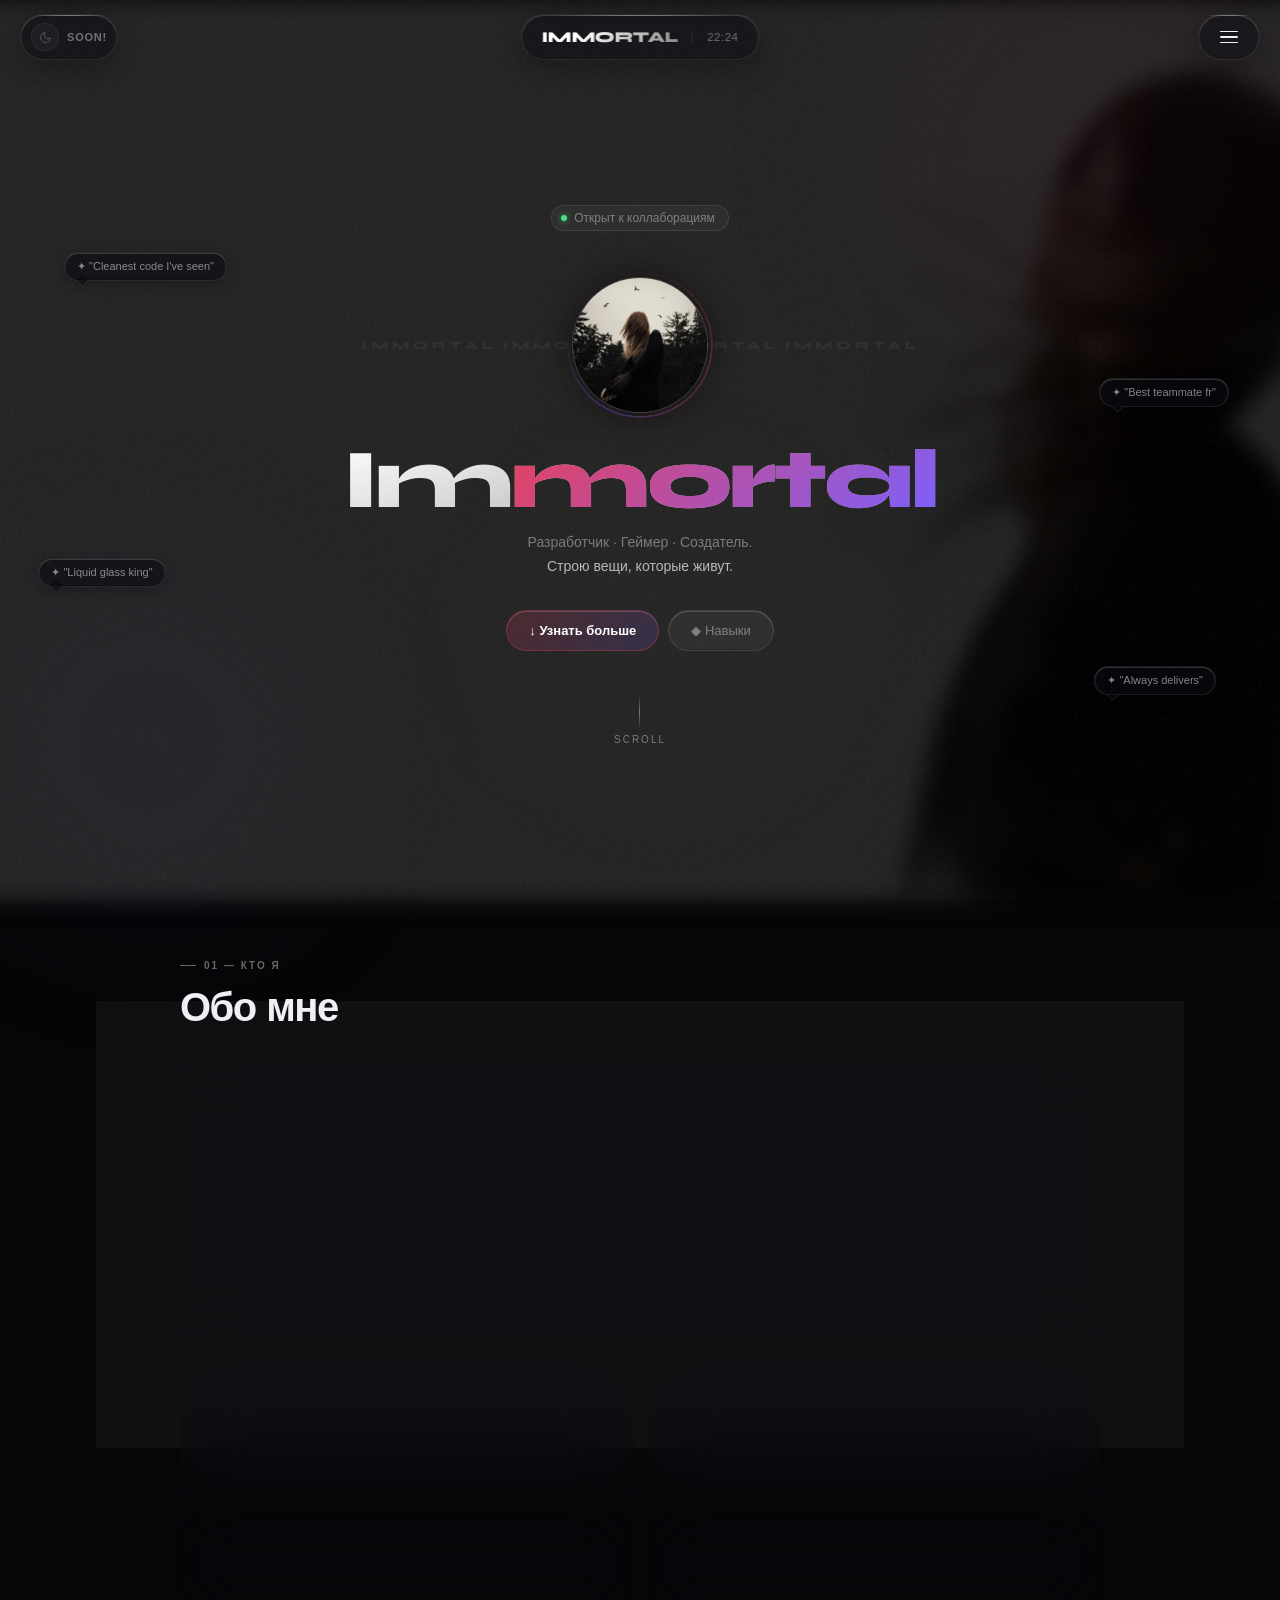
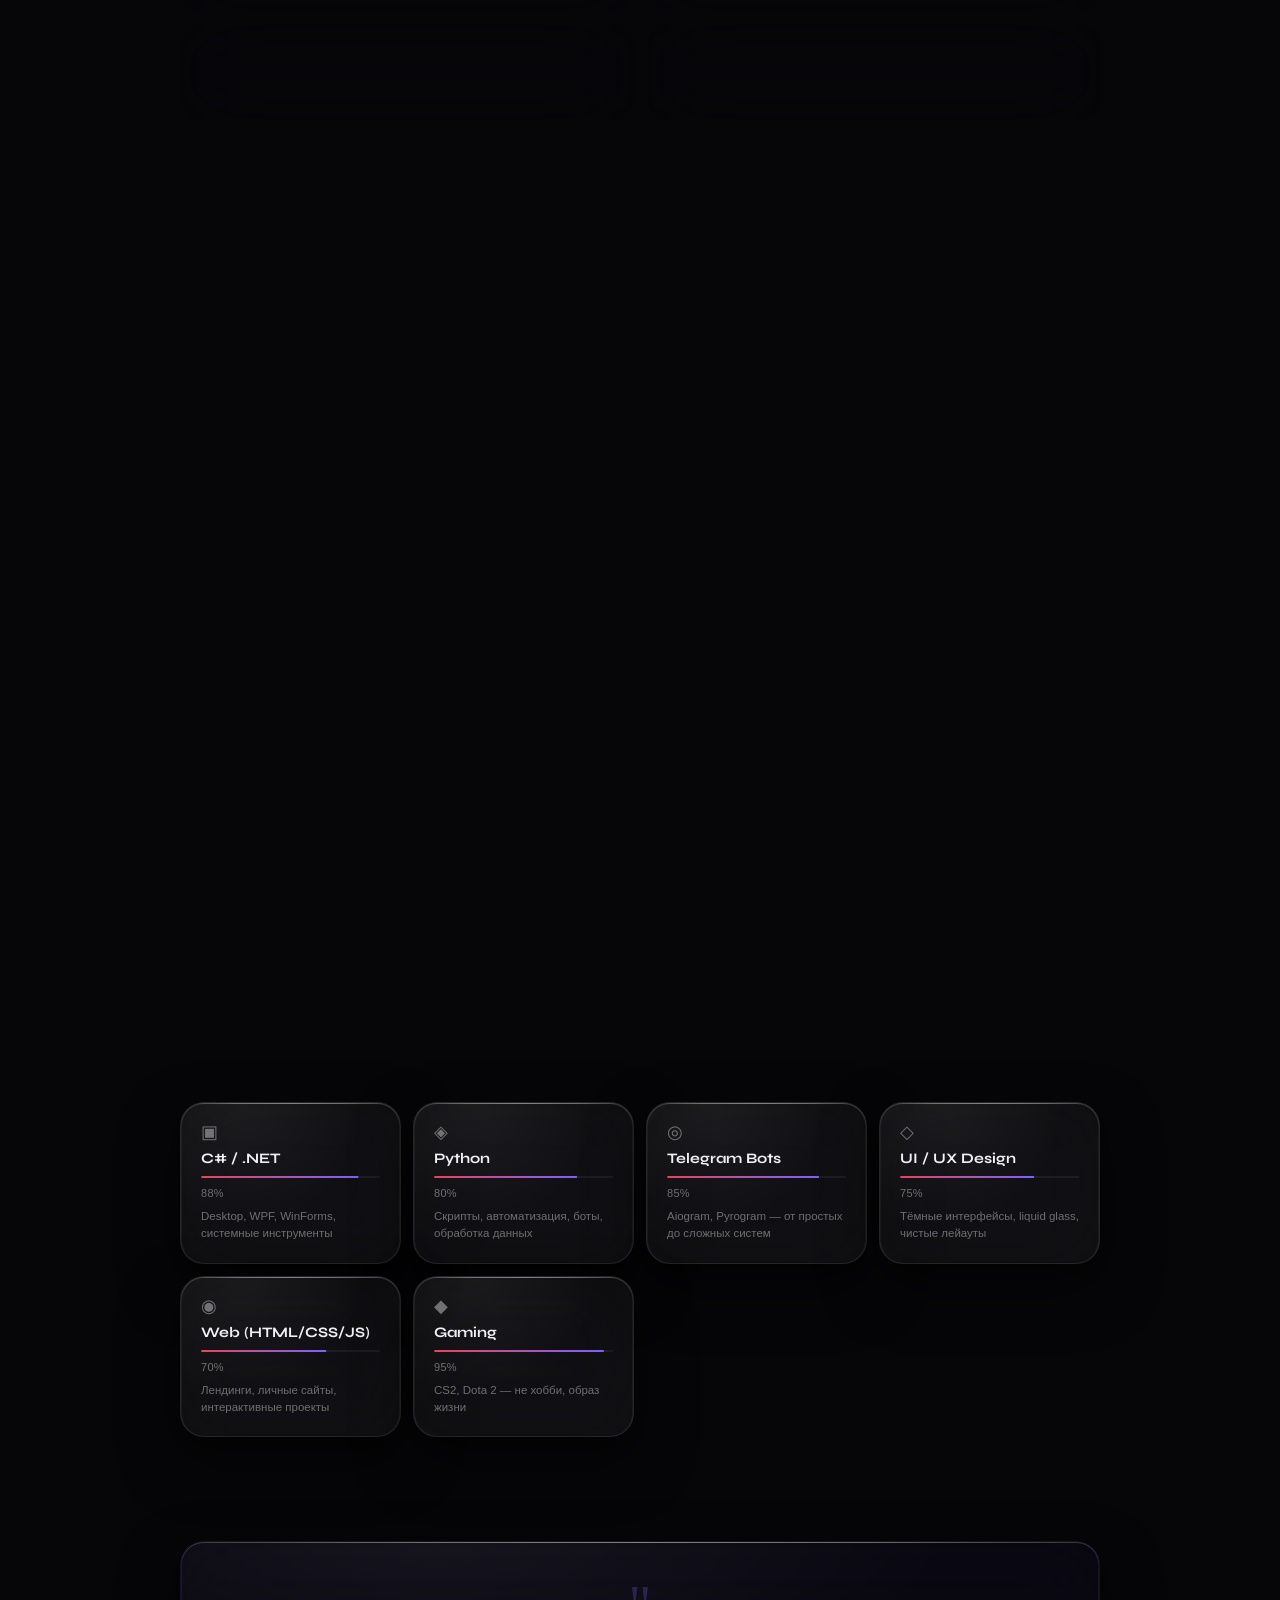
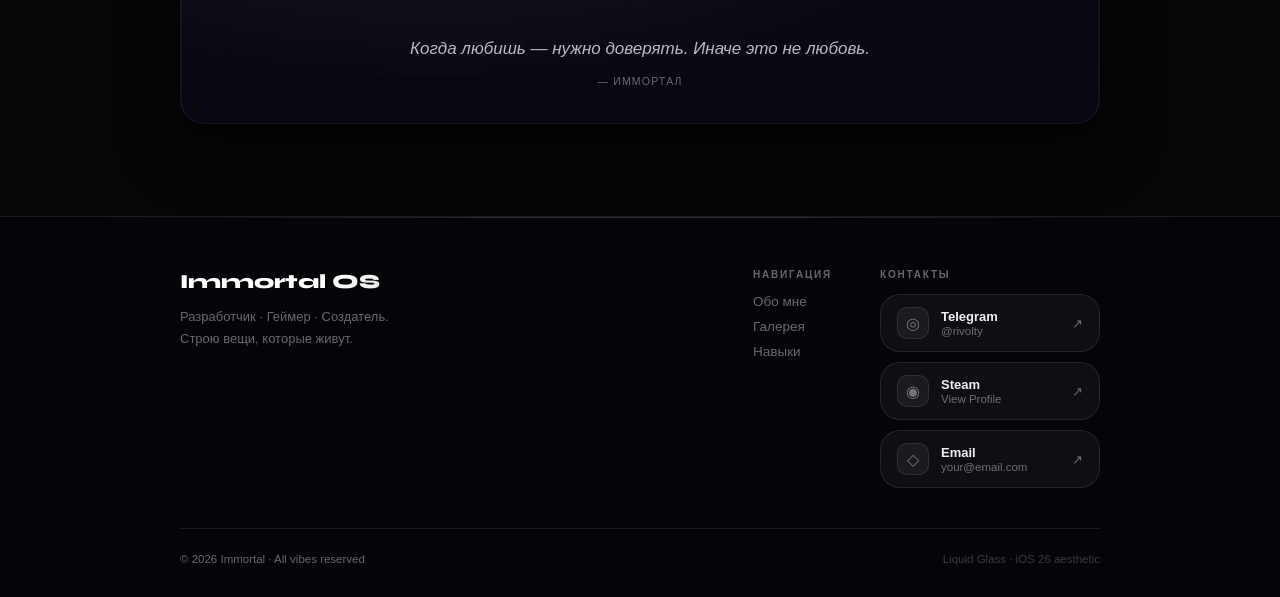
==== commit 2bf8e6f0: "Update index.html" ====
--- a/index.html
+++ b/index.html
@@ -15,7 +15,8 @@
   <div class="ambient ambient-2"></div>
   <div class="ambient ambient-3"></div>
 
-  <video id="bg-video" autoplay muted loop playsinline>
+  <!-- Добавлен poster для красивой заглушки во время загрузки на мобильном интернете -->
+  <video id="bg-video" autoplay muted loop playsinline poster="gallery-bg.png">
     <source src="IMG_1919.MP4" type="video/mp4" />
   </video>
 
@@ -237,7 +238,6 @@
   </section>
 
   <!-- ═══ GALLERY ════════════════════════════════ -->
-  <!-- Назови картинку: gallery-bg.jpg -->
   <section class="section reveal" id="gallery">
     <div class="section-label">02 — Атмосфера</div>
     <h2 class="section-title">Галерея</h2>
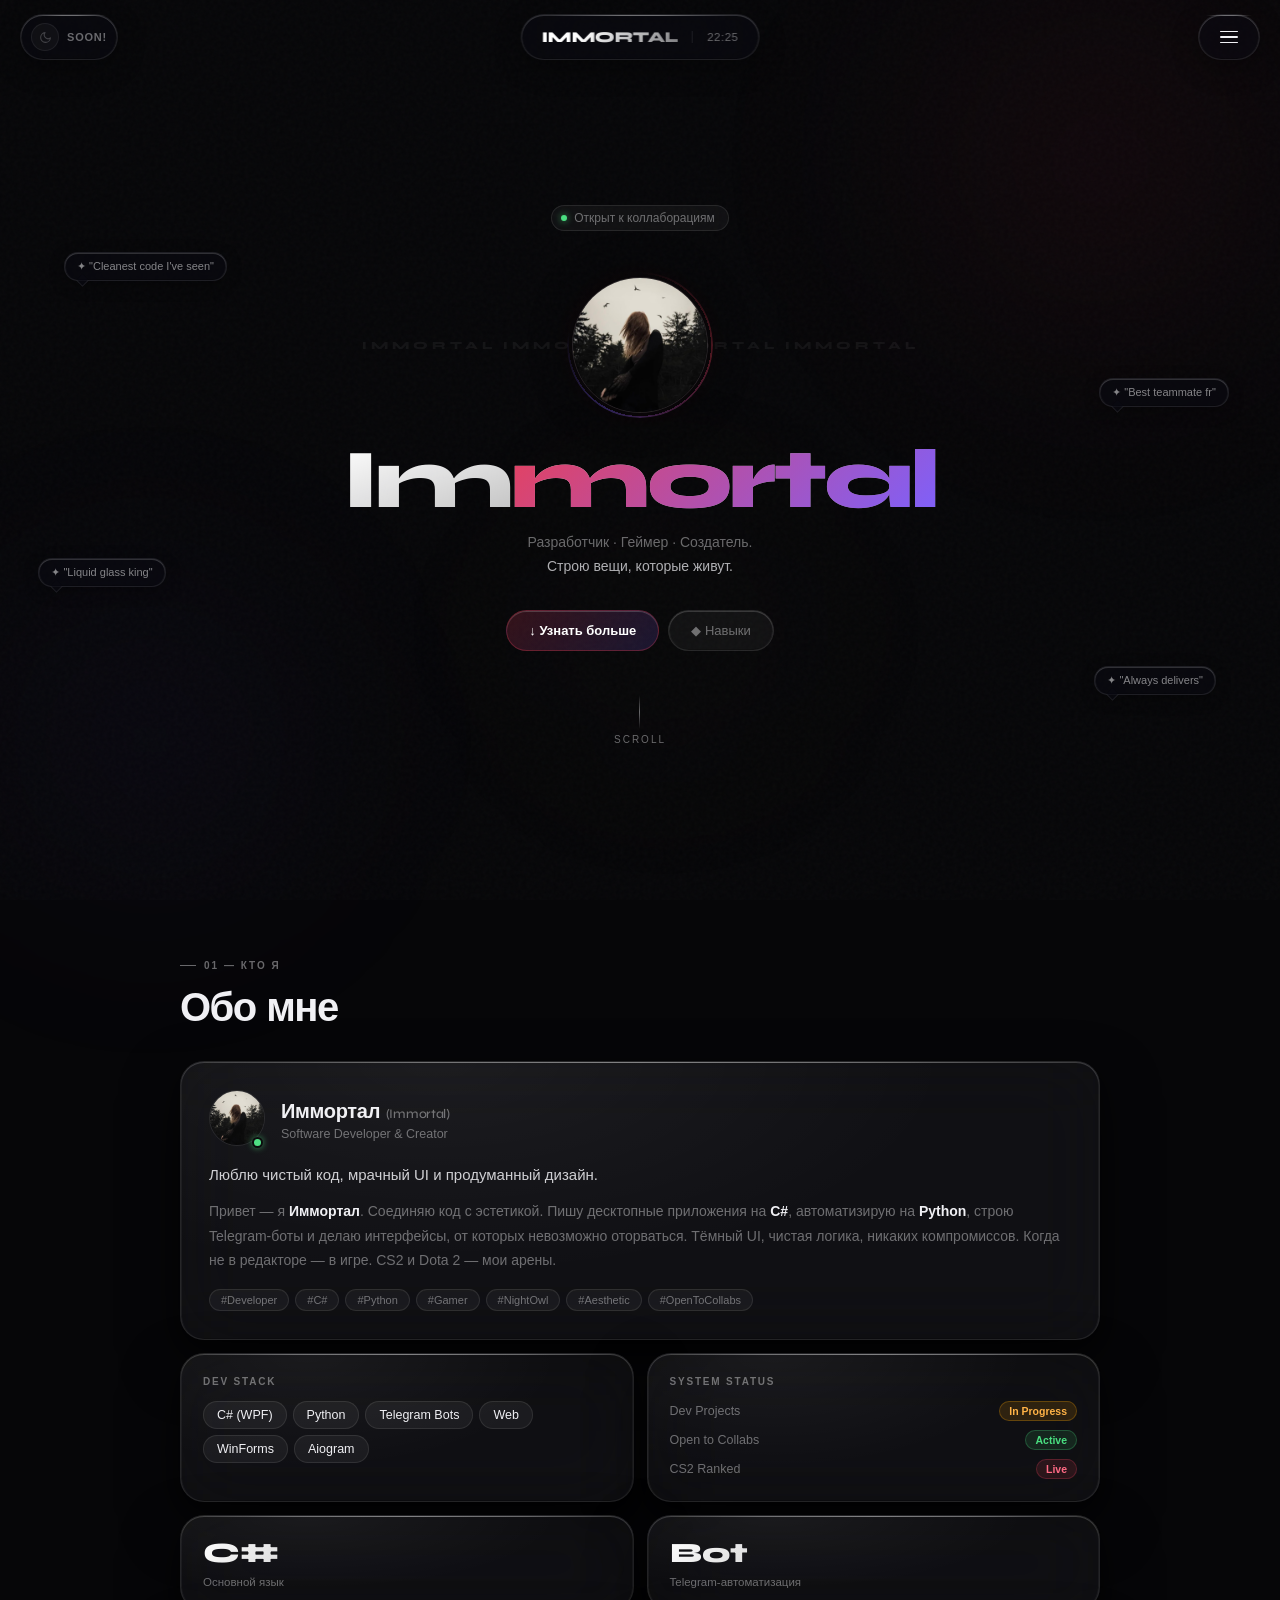
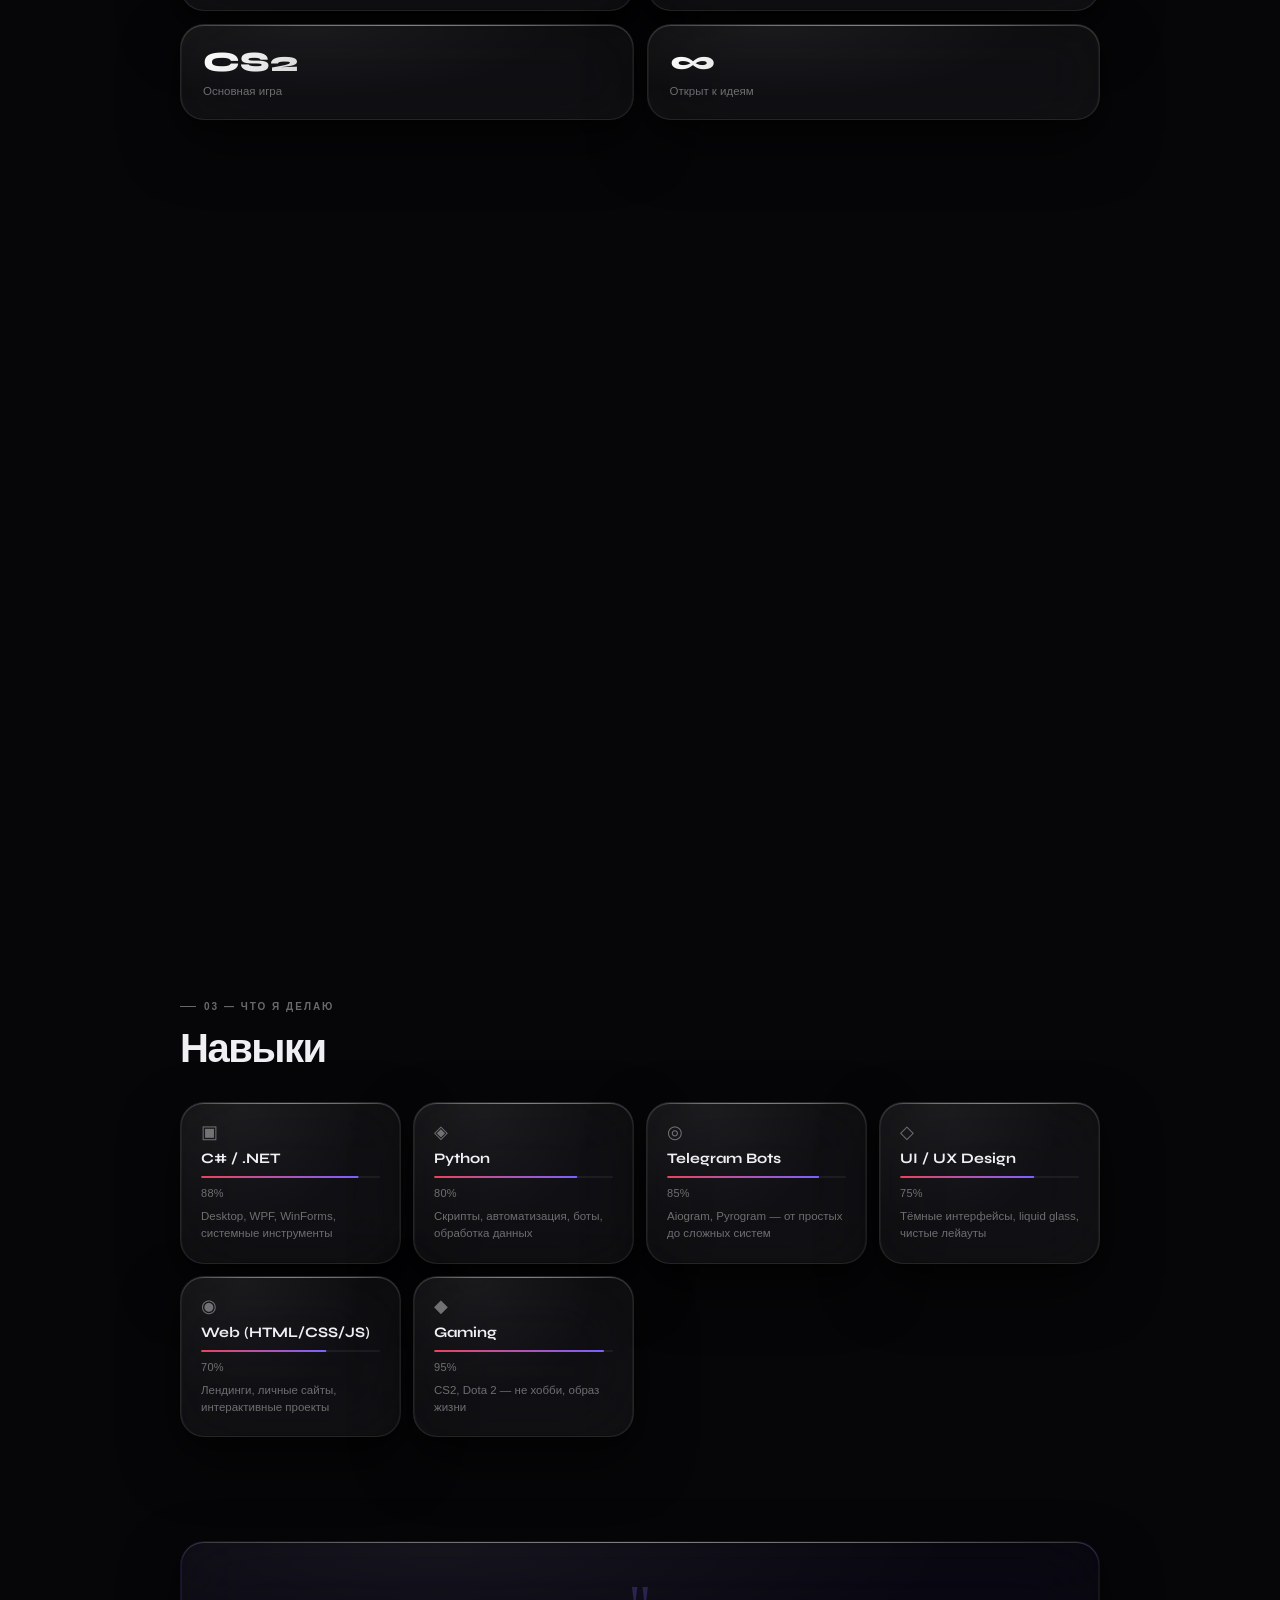
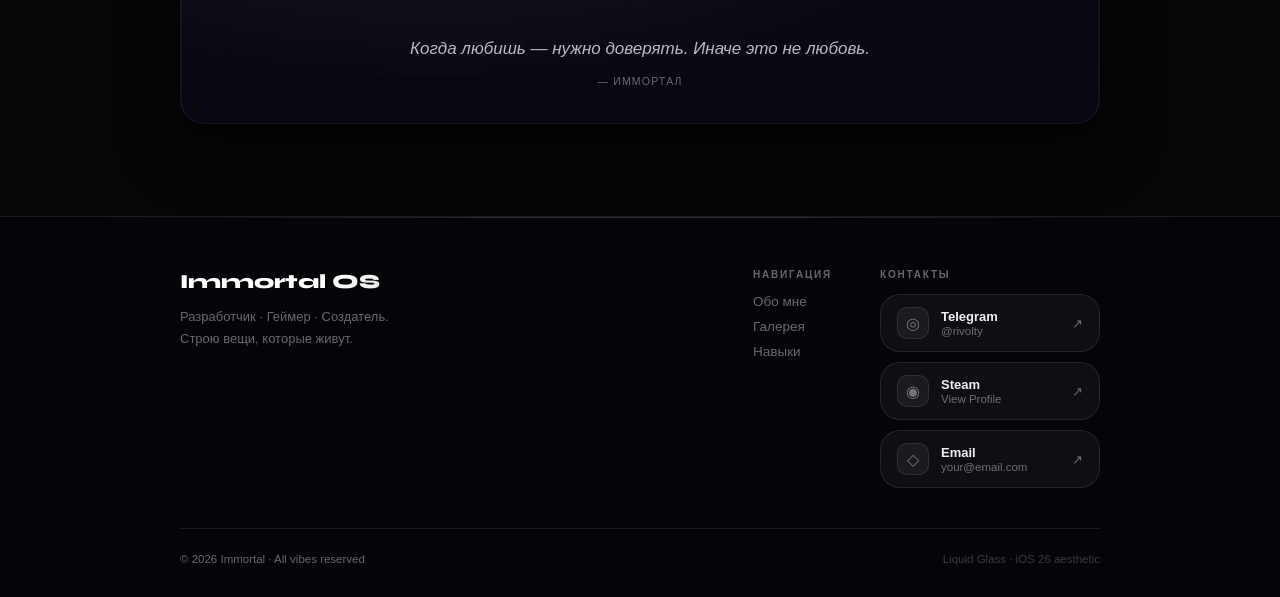
==== commit 3690f921: "Update index.html" ====
--- a/index.html
+++ b/index.html
@@ -2,7 +2,8 @@
 <html lang="ru" data-theme="dark">
 <head>
   <meta charset="UTF-8" />
-  <meta name="viewport" content="width=device-width, initial-scale=1.0" />
+  <!-- ФИКС ЗУМА: Жесткий запрет на масштабирование страницы на мобильных -->
+  <meta name="viewport" content="width=device-width, initial-scale=1.0, maximum-scale=1.0, user-scalable=no" />
   <title>Immortal · Digital Space</title>
   <link rel="preconnect" href="https://fonts.googleapis.com" />
   <link rel="preconnect" href="https://fonts.gstatic.com" crossorigin />
@@ -15,8 +16,8 @@
   <div class="ambient ambient-2"></div>
   <div class="ambient ambient-3"></div>
 
-  <!-- Добавлен poster для красивой заглушки во время загрузки на мобильном интернете -->
-  <video id="bg-video" autoplay muted loop playsinline poster="gallery-bg.png">
+  <!-- ВИДЕО ВЕРНУЛОСЬ: Убрали poster, оставили оригинальное поведение -->
+  <video id="bg-video" autoplay muted loop playsinline>
     <source src="IMG_1919.MP4" type="video/mp4" />
   </video>
 
@@ -32,7 +33,6 @@
 <!-- ═══ NAV ══════════════════════════════════ -->
 <div class="nav-wrapper">
 
-  <!-- Левый островок: тема (Soon) -->
   <div class="nav-island nav-island-left">
     <div class="theme-soon-wrap">
       <button class="theme-toggle-soon" disabled aria-label="Theme toggle — coming soon">
@@ -46,13 +46,11 @@
     </div>
   </div>
 
-  <!-- Центральный островок: логотип + время -->
   <div class="nav-island nav-island-center">
     <span class="nav-logo">IMMORTAL</span>
     <span class="nav-clock" id="nav-clock">00:00</span>
   </div>
 
-  <!-- Правый островок: гамбургер -->
   <div class="nav-island nav-island-right">
     <button class="nav-hamburger" id="hamburger" aria-label="Menu">
       <span></span><span></span><span></span>
@@ -153,7 +151,6 @@
 
     <div class="bento-grid">
 
-      <!-- Профиль — главная карточка -->
       <div class="glass-card bento-profile">
         <div class="bento-profile-top">
           <div class="bento-avatar-wrap">
@@ -184,7 +181,6 @@
         </div>
       </div>
 
-      <!-- Dev Stack -->
       <div class="glass-card bento-devstack">
         <div class="bento-card-label">Dev Stack</div>
         <div class="bento-stack-tags">
@@ -197,7 +193,6 @@
         </div>
       </div>
 
-      <!-- System Status -->
       <div class="glass-card bento-status">
         <div class="bento-card-label">System Status</div>
         <div class="status-list">
@@ -216,7 +211,6 @@
         </div>
       </div>
 
-      <!-- Stat mini cards -->
       <div class="glass-card stat-card">
         <div class="stat-num">C#</div>
         <div class="stat-label">Основной язык</div>
--- a/style.css
+++ b/style.css
@@ -503,7 +503,6 @@
 .stat-label { font-size:11.5px; color:var(--c-muted); line-height:1.4; }
 
 /* ─── GALLERY ────────────────────────────── */
-/* Назови картинку: gallery-bg.jpg */
 .gallery-grid {
   display:grid;
   grid-template-columns:2fr 1fr;
@@ -692,13 +691,31 @@
   .gallery-stat, .gallery-quote-mini, .gallery-games { grid-column:1/2; }
   .footer-top { grid-template-columns:1fr; gap:32px; }
   .floats { display:none; }
-  .hero-name { letter-spacing:-2px; }
+  
+  /* ФИКС: Адаптивный шрифт для имени, чтобы не переносилось криво */
+  .hero-name { font-size:clamp(42px, 12vw, 64px); letter-spacing:-2px; }
+  .hero-sub { padding: 0 10px; }
+  
   .nav-clock { display:none; }
   .footer-contact-card { min-width:unset; }
-}
+
+  /* ОПТИМИЗАЦИЯ: Сильно уменьшен blur для сохранения FPS и батареи на смартфонах */
+  #bg-video { filter:brightness(0.2) blur(4px) saturate(110%); }
+  .ambient { filter:blur(50px); } 
+
+  /* ОПТИМИЗАЦИЯ: Убираем "залипающие" эффекты наведения (ховеры) после тапа на смартфонах */
+  .glass-card:hover { transform: none; box-shadow: var(--glass-inner), var(--glass-shadow); }
+}
+
 @media (max-width:440px) {
-  .skills-grid { grid-template-columns:1fr 1fr; }
-}
+  /* ФИКС: Карточки в 1 колонку, иначе они слишком сплющивались */
+  .skills-grid { grid-template-columns:1fr; }
+  /* Уменьшаем отступы для большего свободного пространства */
+  .section { padding:40px 15px; }
+  .glass-card { padding:18px; }
+  .nav-island-left, .nav-island-right { padding:0 8px; }
+}
+
 @media (prefers-reduced-motion:reduce) {
   *,*::before,*::after { animation-duration:0.01ms !important; transition-duration:0.01ms !important; }
   #sakura-container,.floats { display:none; }
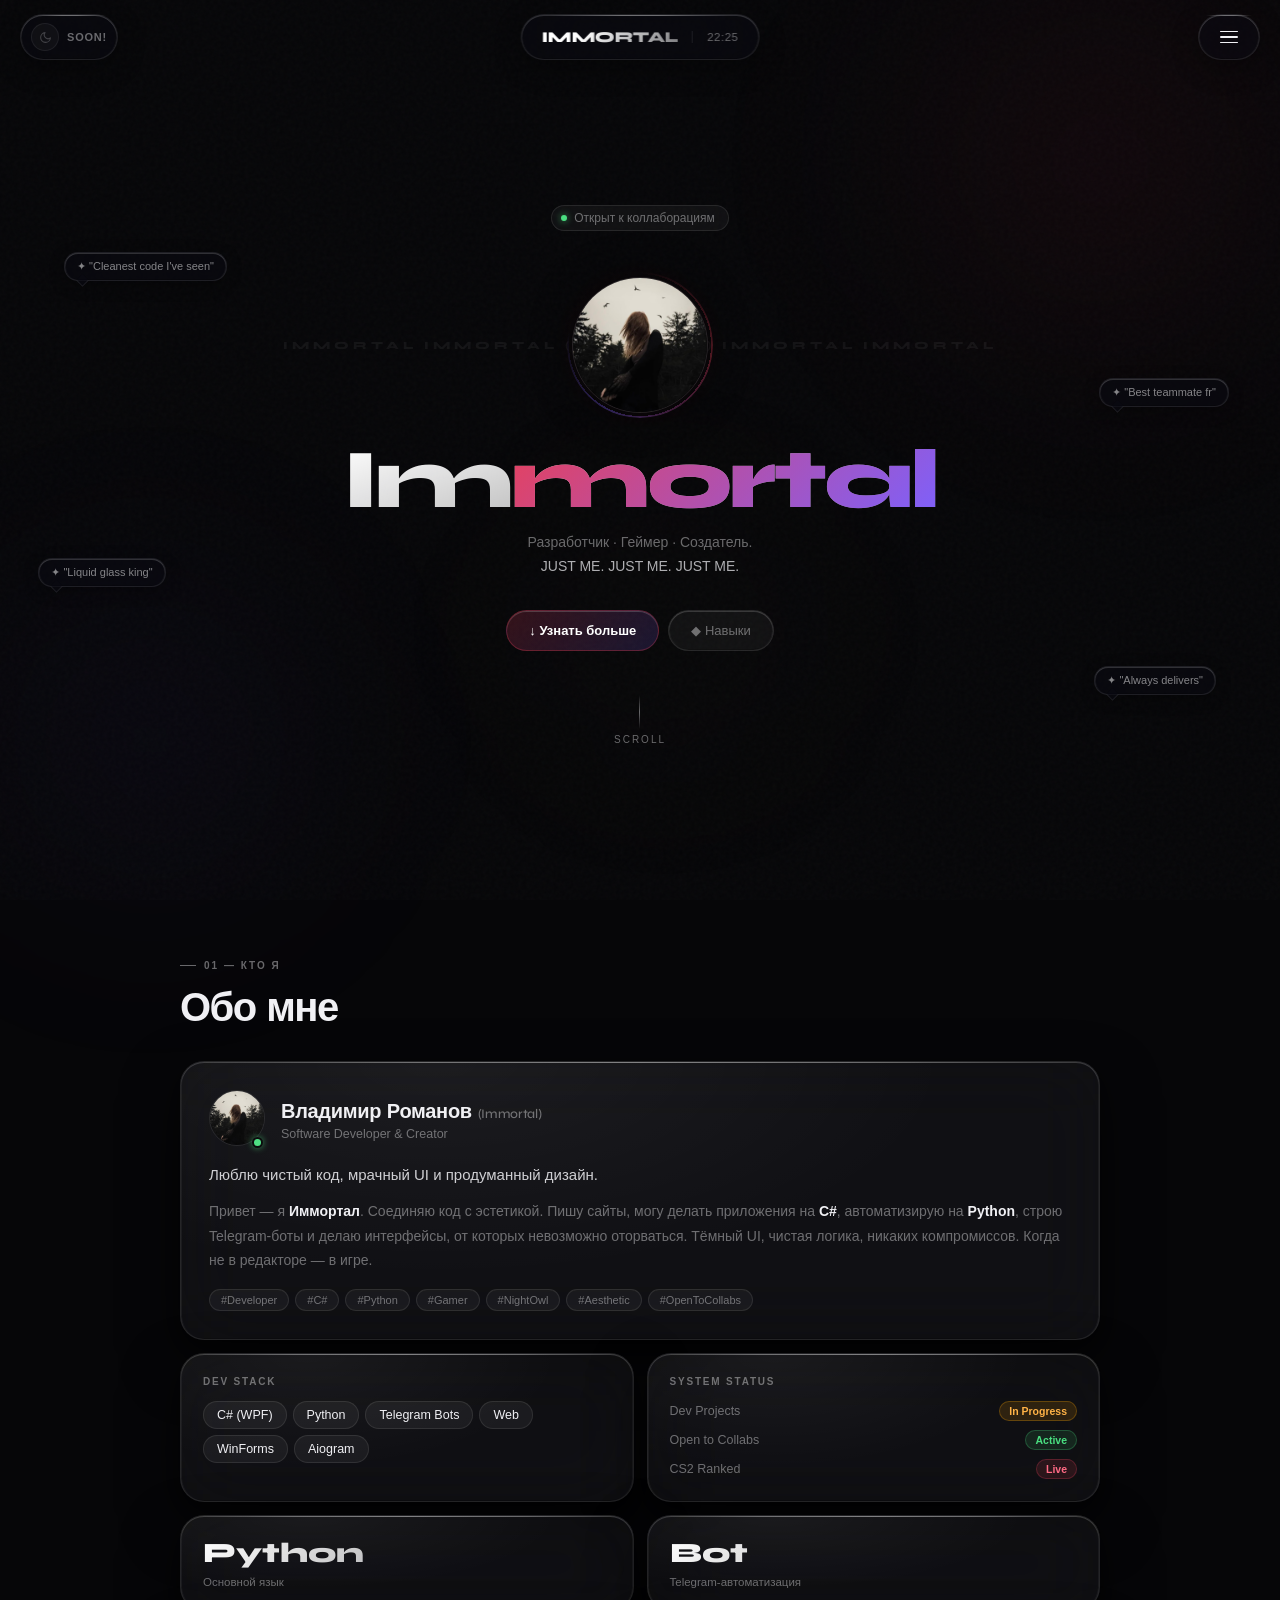
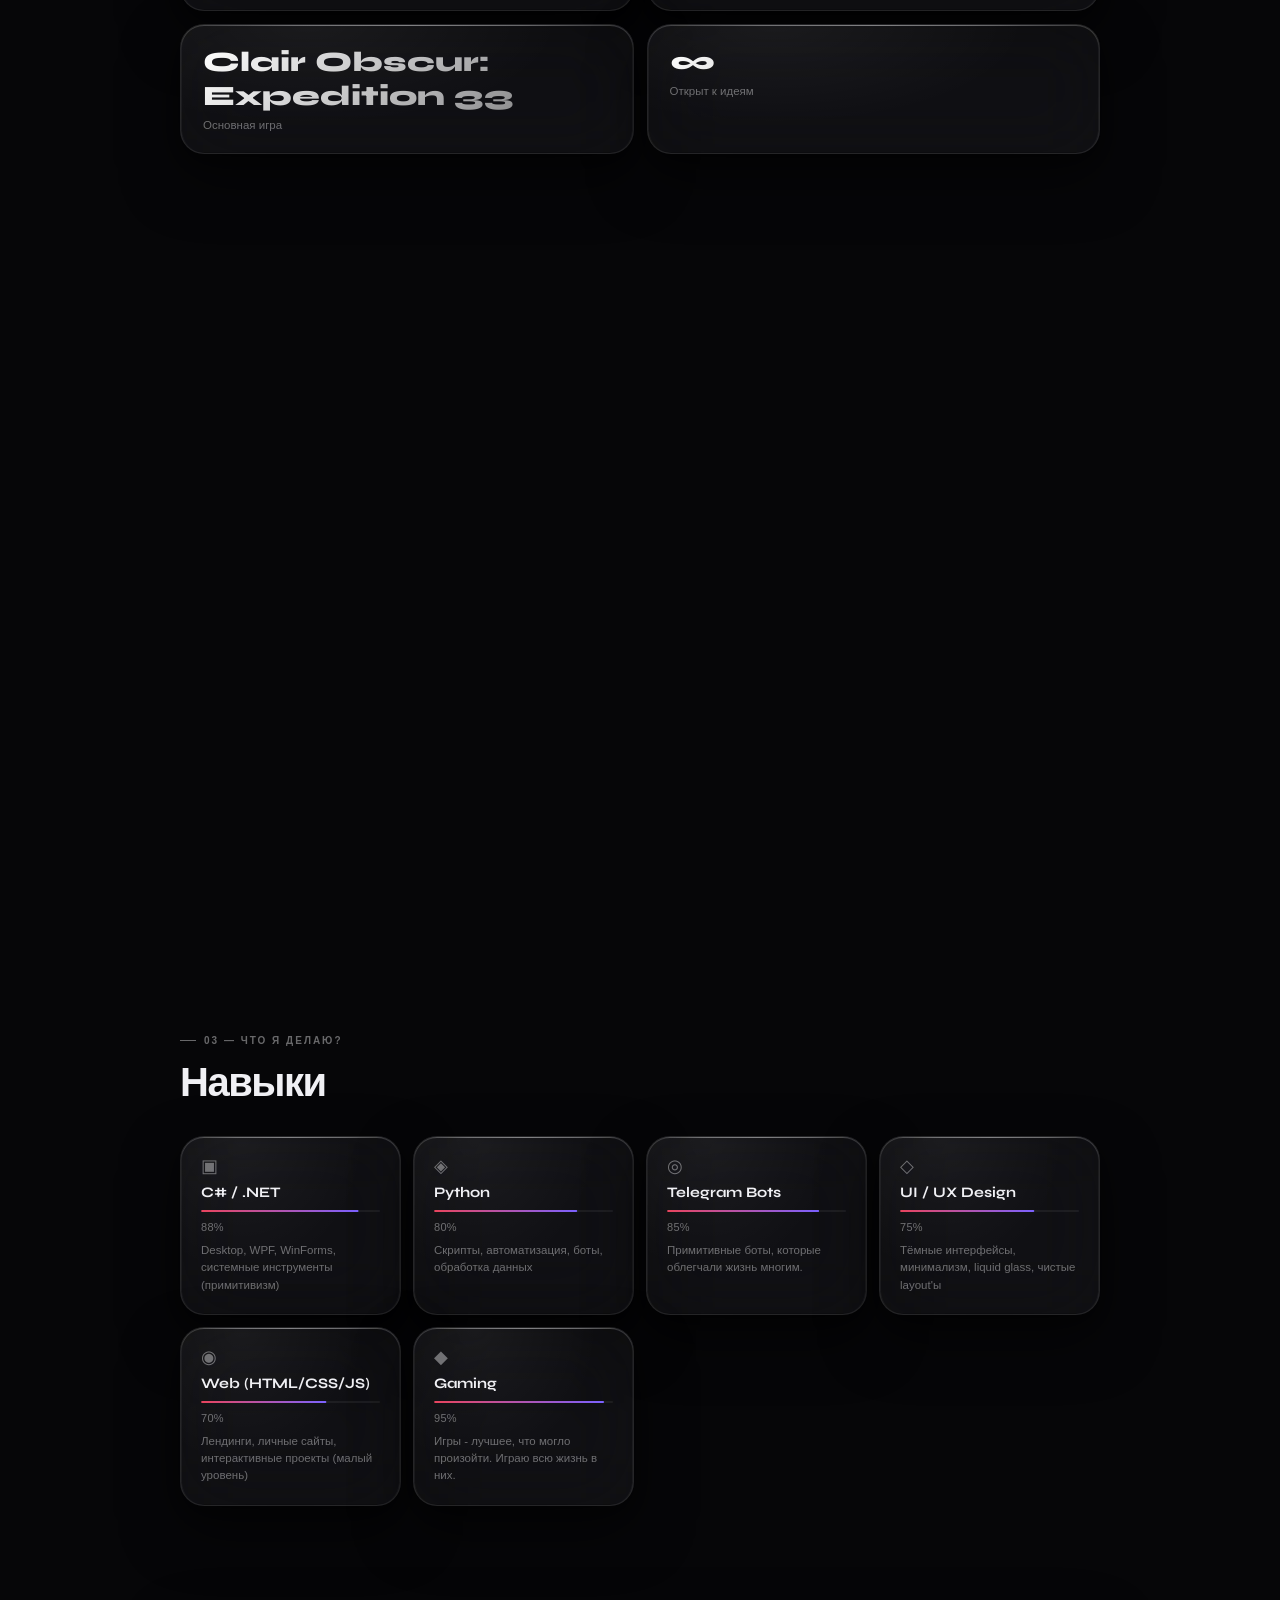
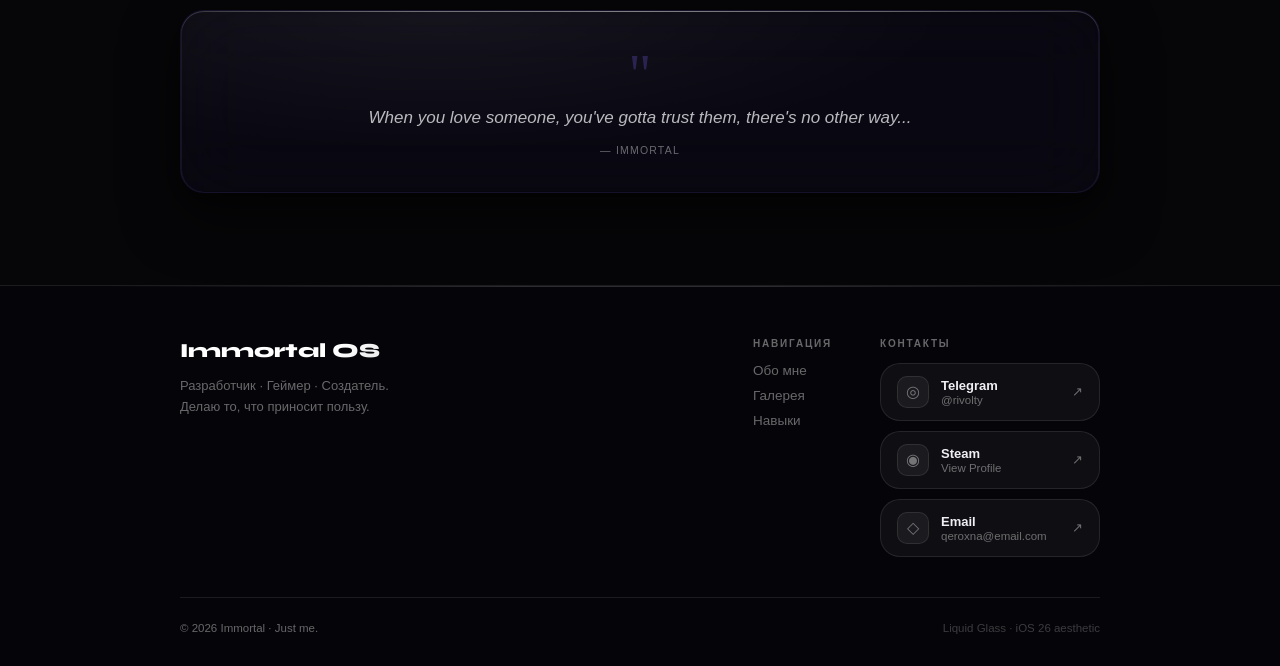
==== commit 7750469d: "Update index.html" ====
--- a/index.html
+++ b/index.html
@@ -121,7 +121,7 @@
     </div>
 
     <div class="hero-avatar-wrap">
-      <div class="avatar-watermark" aria-hidden="true">IMMORTAL IMMORTAL IMMORTAL IMMORTAL</div>
+      <div class="avatar-watermark" aria-hidden="true">IMMORTAL IMMORTAL (IMMORTAL) IMMORTAL IMMORTAL</div>
       <div class="avatar-ring"></div>
       <div class="avatar-glow"></div>
       <img src="avatar.jpg" alt="Immortal" class="avatar" />
@@ -130,7 +130,7 @@
     <h1 class="hero-name">Im<span>mortal</span></h1>
     <p class="hero-sub">
       Разработчик · Геймер · Создатель.<br/>
-      <em>Строю вещи, которые живут.</em>
+      <em>JUST ME. JUST ME. JUST ME.</em>
     </p>
 
     <div class="hero-ctas">
@@ -158,17 +158,16 @@
             <span class="bento-online-dot"></span>
           </div>
           <div>
-            <div class="bento-profile-name">Иммортал <span class="bento-handle">(Immortal)</span></div>
+            <div class="bento-profile-name">Владимир Романов <span class="bento-handle">(Immortal)</span></div>
             <div class="bento-profile-role">Software Developer &amp; Creator</div>
           </div>
         </div>
         <p class="bento-headline">Люблю чистый код, мрачный UI и продуманный дизайн.</p>
         <p class="about-bio">
-          Привет — я <strong>Иммортал</strong>. Соединяю код с эстетикой. Пишу десктопные
+          Привет — я <strong>Иммортал</strong>. Соединяю код с эстетикой. Пишу сайты, могу делать
           приложения на <strong>C#</strong>, автоматизирую на <strong>Python</strong>, строю
           Telegram-боты и делаю интерфейсы, от которых невозможно оторваться. Тёмный UI,
           чистая логика, никаких компромиссов. Когда не в редакторе — в игре.
-          CS2 и Dota 2 — мои арены.
         </p>
         <div class="about-tags">
           <span class="tag">#Developer</span>
@@ -212,7 +211,7 @@
       </div>
 
       <div class="glass-card stat-card">
-        <div class="stat-num">C#</div>
+        <div class="stat-num">Python</div>
         <div class="stat-label">Основной язык</div>
       </div>
       <div class="glass-card stat-card">
@@ -220,7 +219,7 @@
         <div class="stat-label">Telegram-автоматизация</div>
       </div>
       <div class="glass-card stat-card">
-        <div class="stat-num">CS2</div>
+        <div class="stat-num">Clair Obscur: Expedition 33</div>
         <div class="stat-label">Основная игра</div>
       </div>
       <div class="glass-card stat-card">
@@ -242,28 +241,28 @@
         <div class="gallery-overlay">
           <div class="gallery-caption">
             <span class="gallery-cap-tag">◆ Immortal</span>
-            <p>Код. Игра. Эстетика.</p>
+            <p>--__//</p>
           </div>
         </div>
       </div>
 
       <div class="glass-card gallery-stat">
-        <div class="gallery-stat-num">2026</div>
+        <div class="gallery-stat-num">2025-2026</div>
         <div class="gallery-stat-label">Год активной разработки</div>
       </div>
       <div class="glass-card bento-stat-card">
         <div class="stat-num">24/7</div>
-        <div class="stat-label">Режим работы</div>
+        <div class="stat-label">Режим работы (почти xD)</div>
     </div>
       <div class="glass-card gallery-stat">
-        <div class="gallery-stat-num">C#</div>
+        <div class="gallery-stat-num">Python</div>
         <div class="gallery-stat-label">Главный инструмент</div>
       </div>
 
       <div class="glass-card gallery-quote-mini">
         <div class="gallery-qm">"</div>
-        <p>Когда любишь — нужно доверять. Иначе это не любовь.</p>
-        <span>— Иммортал</span>
+        <p>Тяжело быть лучше всех.</p>
+        <span>— ME.</span>
       </div>
 
       <div class="glass-card gallery-games">
@@ -286,7 +285,7 @@
 
   <!-- ═══ SKILLS ════════════════════════════════ -->
   <section class="section reveal" id="skills">
-    <div class="section-label">03 — Что я делаю</div>
+    <div class="section-label">03 — Что я делаю?</div>
     <h2 class="section-title">Навыки</h2>
     <div class="skills-grid">
       <div class="glass-card skill-card">
@@ -294,7 +293,7 @@
         <div class="skill-name">C# / .NET</div>
         <div class="skill-bar-track"><div class="skill-bar-fill" style="--w:0.88"></div></div>
         <div class="skill-pct">88%</div>
-        <div class="skill-desc">Desktop, WPF, WinForms, системные инструменты</div>
+        <div class="skill-desc">Desktop, WPF, WinForms, системные инструменты (примитивизм)</div>
       </div>
       <div class="glass-card skill-card">
         <div class="skill-icon">◈</div>
@@ -308,28 +307,28 @@
         <div class="skill-name">Telegram Bots</div>
         <div class="skill-bar-track"><div class="skill-bar-fill" style="--w:0.85"></div></div>
         <div class="skill-pct">85%</div>
-        <div class="skill-desc">Aiogram, Pyrogram — от простых до сложных систем</div>
+        <div class="skill-desc">Примитивные боты, которые облегчали жизнь многим.</div>
       </div>
       <div class="glass-card skill-card">
         <div class="skill-icon">◇</div>
         <div class="skill-name">UI / UX Design</div>
         <div class="skill-bar-track"><div class="skill-bar-fill" style="--w:0.75"></div></div>
         <div class="skill-pct">75%</div>
-        <div class="skill-desc">Тёмные интерфейсы, liquid glass, чистые лейауты</div>
+        <div class="skill-desc">Тёмные интерфейсы, минимализм, liquid glass, чистые layout'ы</div>
       </div>
       <div class="glass-card skill-card">
         <div class="skill-icon">◉</div>
         <div class="skill-name">Web (HTML/CSS/JS)</div>
         <div class="skill-bar-track"><div class="skill-bar-fill" style="--w:0.70"></div></div>
         <div class="skill-pct">70%</div>
-        <div class="skill-desc">Лендинги, личные сайты, интерактивные проекты</div>
+        <div class="skill-desc">Лендинги, личные сайты, интерактивные проекты (малый уровень)</div>
       </div>
       <div class="glass-card skill-card">
         <div class="skill-icon">◆</div>
         <div class="skill-name">Gaming</div>
         <div class="skill-bar-track"><div class="skill-bar-fill" style="--w:0.95"></div></div>
         <div class="skill-pct">95%</div>
-        <div class="skill-desc">CS2, Dota 2 — не хобби, образ жизни</div>
+        <div class="skill-desc">Игры - лучшее, что могло произойти. Играю всю жизнь в них.</div>
       </div>
     </div>
   </section>
@@ -338,8 +337,8 @@
   <section class="section reveal">
     <div class="glass-card quote-card">
       <div class="quote-mark">"</div>
-      <p class="quote-text">Когда любишь — нужно доверять. Иначе это не любовь.</p>
-      <div class="quote-author">— Иммортал</div>
+      <p class="quote-text">When you love someone, you've gotta trust them, there's no other way...</p>
+      <div class="quote-author">— Immortal</div>
     </div>
   </section>
 
@@ -350,7 +349,7 @@
       <div class="footer-top">
         <div class="footer-brand">
           <span class="footer-logo">Immortal OS</span>
-          <p class="footer-desc">Разработчик · Геймер · Создатель.<br/>Строю вещи, которые живут.</p>
+          <p class="footer-desc">Разработчик · Геймер · Создатель.<br/>Делаю то, что приносит пользу.</p>
         </div>
 
         <div class="footer-links-col">
@@ -382,7 +381,7 @@
             <span class="fcc-icon">◇</span>
             <div>
               <div class="fcc-name">Email</div>
-              <div class="fcc-val">your@email.com</div>
+              <div class="fcc-val">qeroxna@email.com</div>
             </div>
             <span class="fcc-arrow">↗</span>
           </a>
@@ -392,7 +391,7 @@
       <div class="footer-divider"></div>
 
       <div class="footer-bottom">
-        <span>© 2026 Immortal · All vibes reserved</span>
+        <span>© 2026 Immortal · Just me.</span>
         <span class="footer-bottom-right">Liquid Glass · iOS 26 aesthetic</span>
       </div>
     </div>
--- a/style.css
+++ b/style.css
@@ -34,11 +34,17 @@
 /* ─── RESET ──────────────────────────────── */
 *,*::before,*::after { margin:0; padding:0; box-sizing:border-box; }
 html { scroll-behavior:smooth; scroll-padding-top:90px; }
+/* ФИКС ШИРИНЫ: Не даем странице шататься влево/вправо */
+html, body {
+  max-width: 100vw;
+  overflow-x: hidden;
+  position: relative;
+}
 body {
   background:var(--c-bg); color:var(--c-text);
   font-family:var(--font-sf);
   -webkit-font-smoothing:antialiased;
-  overflow-x:hidden; min-height:100vh;
+  min-height:100vh;
 }
 a { text-decoration:none; color:inherit; }
 
@@ -438,7 +444,6 @@
 /* ─── BENTO GRID ─────────────────────────── */
 .bento-grid { display:grid; grid-template-columns:1fr 1fr; gap:13px; }
 
-/* Профиль — полная ширина */
 .bento-profile { grid-column:1/-1; padding:28px; display:flex; flex-direction:column; gap:16px; }
 .bento-profile-top { display:flex; align-items:center; gap:16px; }
 .bento-avatar-wrap { position:relative; flex-shrink:0; }
@@ -469,7 +474,6 @@
 }
 .tag:hover { background:rgba(232,64,90,0.09); border-color:rgba(232,64,90,0.25); color:#ff6b84; }
 
-/* Dev Stack */
 .bento-devstack { padding:22px; display:flex; flex-direction:column; gap:14px; }
 .bento-card-label {
   font-size:10px; font-weight:600; letter-spacing:1.8px;
@@ -483,7 +487,6 @@
 }
 .stack-tag:hover { background:rgba(255,255,255,0.09); border-color:var(--c-border-bright); }
 
-/* Status */
 .bento-status { padding:22px; display:flex; flex-direction:column; gap:14px; }
 .status-list { display:flex; flex-direction:column; gap:9px; }
 .status-row { display:flex; align-items:center; justify-content:space-between; font-size:12.5px; color:var(--c-muted); }
@@ -492,7 +495,6 @@
 .badge-done     { background:rgba(74,222,128,0.11); border:1px solid rgba(74,222,128,0.25); color:#4ade80; }
 .badge-live     { background:rgba(232,64,90,0.12);  border:1px solid rgba(232,64,90,0.26);  color:#ff6b84; }
 
-/* Stat mini cards */
 .stat-card { padding:20px 22px; display:flex; flex-direction:column; gap:4px; }
 .stat-num {
   font-family:var(--font-display); font-size:28px; font-weight:800;
@@ -510,7 +512,6 @@
   gap:13px;
 }
 
-/* Главное фото — большая карточка */
 .gallery-main {
   grid-row:1/2; grid-column:1/2;
   position:relative; overflow:hidden; border-radius:var(--r-xl);
@@ -534,13 +535,11 @@
 }
 .gallery-caption p { font-size:16px; font-weight:600; color:#fff; }
 
-/* Правая колонка */
 .gallery-stat {
   grid-column:2/3; padding:22px;
   display:flex; flex-direction:column; justify-content:center; gap:6px;
 }
 .gallery-stat:first-of-type { grid-row:1/2; }
-.gallery-stat:nth-of-type(2) { /* второй стат — под первым */ }
 .gallery-stat-num {
   font-family:var(--font-display); font-size:36px; font-weight:800;
   background:linear-gradient(135deg,#fff,rgba(255,255,255,0.42));
@@ -548,7 +547,6 @@
 }
 .gallery-stat-label { font-size:12px; color:var(--c-muted); }
 
-/* Quote mini */
 .gallery-quote-mini {
   grid-column:1/2; padding:24px;
   display:flex; flex-direction:column; gap:8px;
@@ -557,7 +555,6 @@
 .gallery-quote-mini p { font-size:14px; font-style:italic; color:var(--c-text); opacity:0.74; line-height:1.65; }
 .gallery-quote-mini span { font-size:10.5px; color:var(--c-muted); letter-spacing:1px; text-transform:uppercase; }
 
-/* Games */
 .gallery-games {
   grid-column:2/3; padding:22px;
   display:flex; flex-direction:column; gap:14px;
@@ -643,7 +640,6 @@
 }
 .footer-link:hover { color:var(--c-text); }
 
-/* Контактные карточки в футере */
 .footer-contact-card {
   display:flex; align-items:center; gap:12px;
   padding:12px 16px; border-radius:var(--r-lg);
@@ -692,25 +688,20 @@
   .footer-top { grid-template-columns:1fr; gap:32px; }
   .floats { display:none; }
   
-  /* ФИКС: Адаптивный шрифт для имени, чтобы не переносилось криво */
   .hero-name { font-size:clamp(42px, 12vw, 64px); letter-spacing:-2px; }
   .hero-sub { padding: 0 10px; }
   
   .nav-clock { display:none; }
   .footer-contact-card { min-width:unset; }
 
-  /* ОПТИМИЗАЦИЯ: Сильно уменьшен blur для сохранения FPS и батареи на смартфонах */
-  #bg-video { filter:brightness(0.2) blur(4px) saturate(110%); }
+  /* ВИДЕО ВЕРНУЛОСЬ: убрали сильный блюр, оставили только уменьшенный блюр амбиентов */
   .ambient { filter:blur(50px); } 
 
-  /* ОПТИМИЗАЦИЯ: Убираем "залипающие" эффекты наведения (ховеры) после тапа на смартфонах */
   .glass-card:hover { transform: none; box-shadow: var(--glass-inner), var(--glass-shadow); }
 }
 
 @media (max-width:440px) {
-  /* ФИКС: Карточки в 1 колонку, иначе они слишком сплющивались */
   .skills-grid { grid-template-columns:1fr; }
-  /* Уменьшаем отступы для большего свободного пространства */
   .section { padding:40px 15px; }
   .glass-card { padding:18px; }
   .nav-island-left, .nav-island-right { padding:0 8px; }
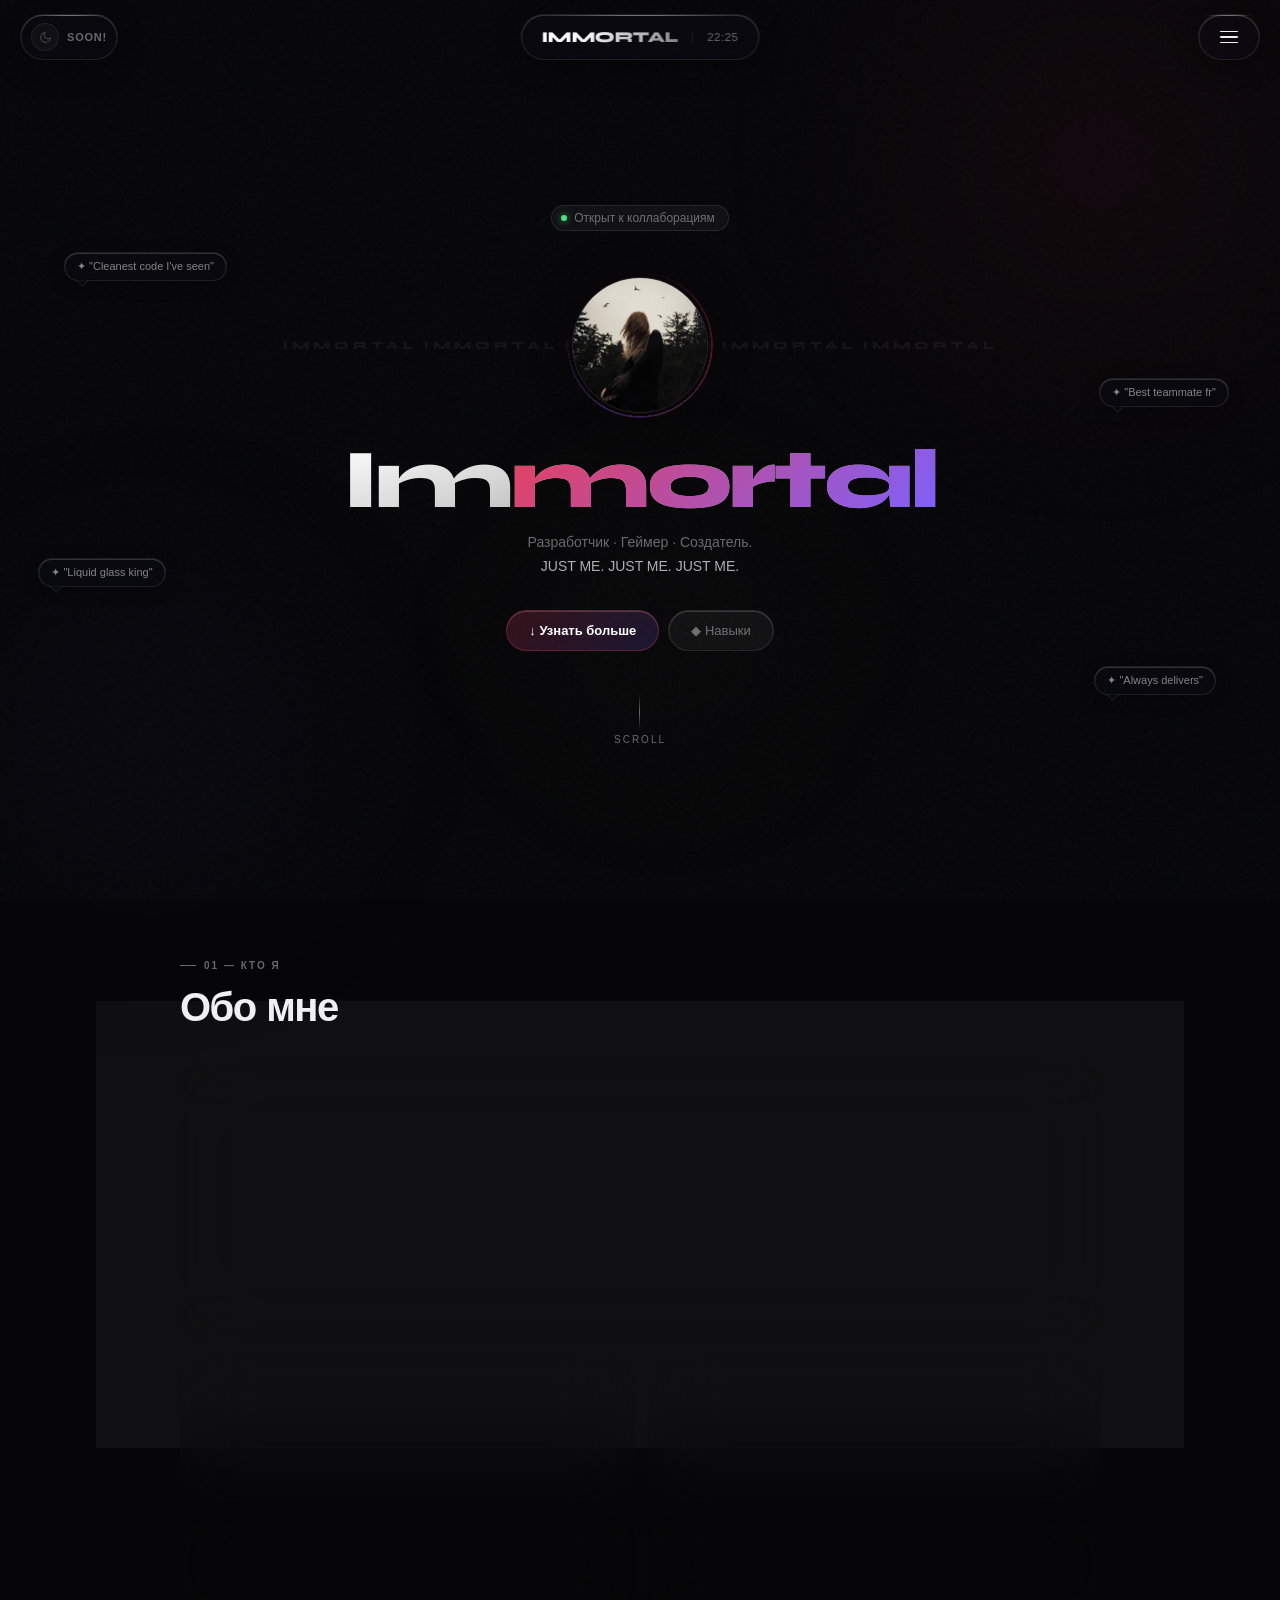
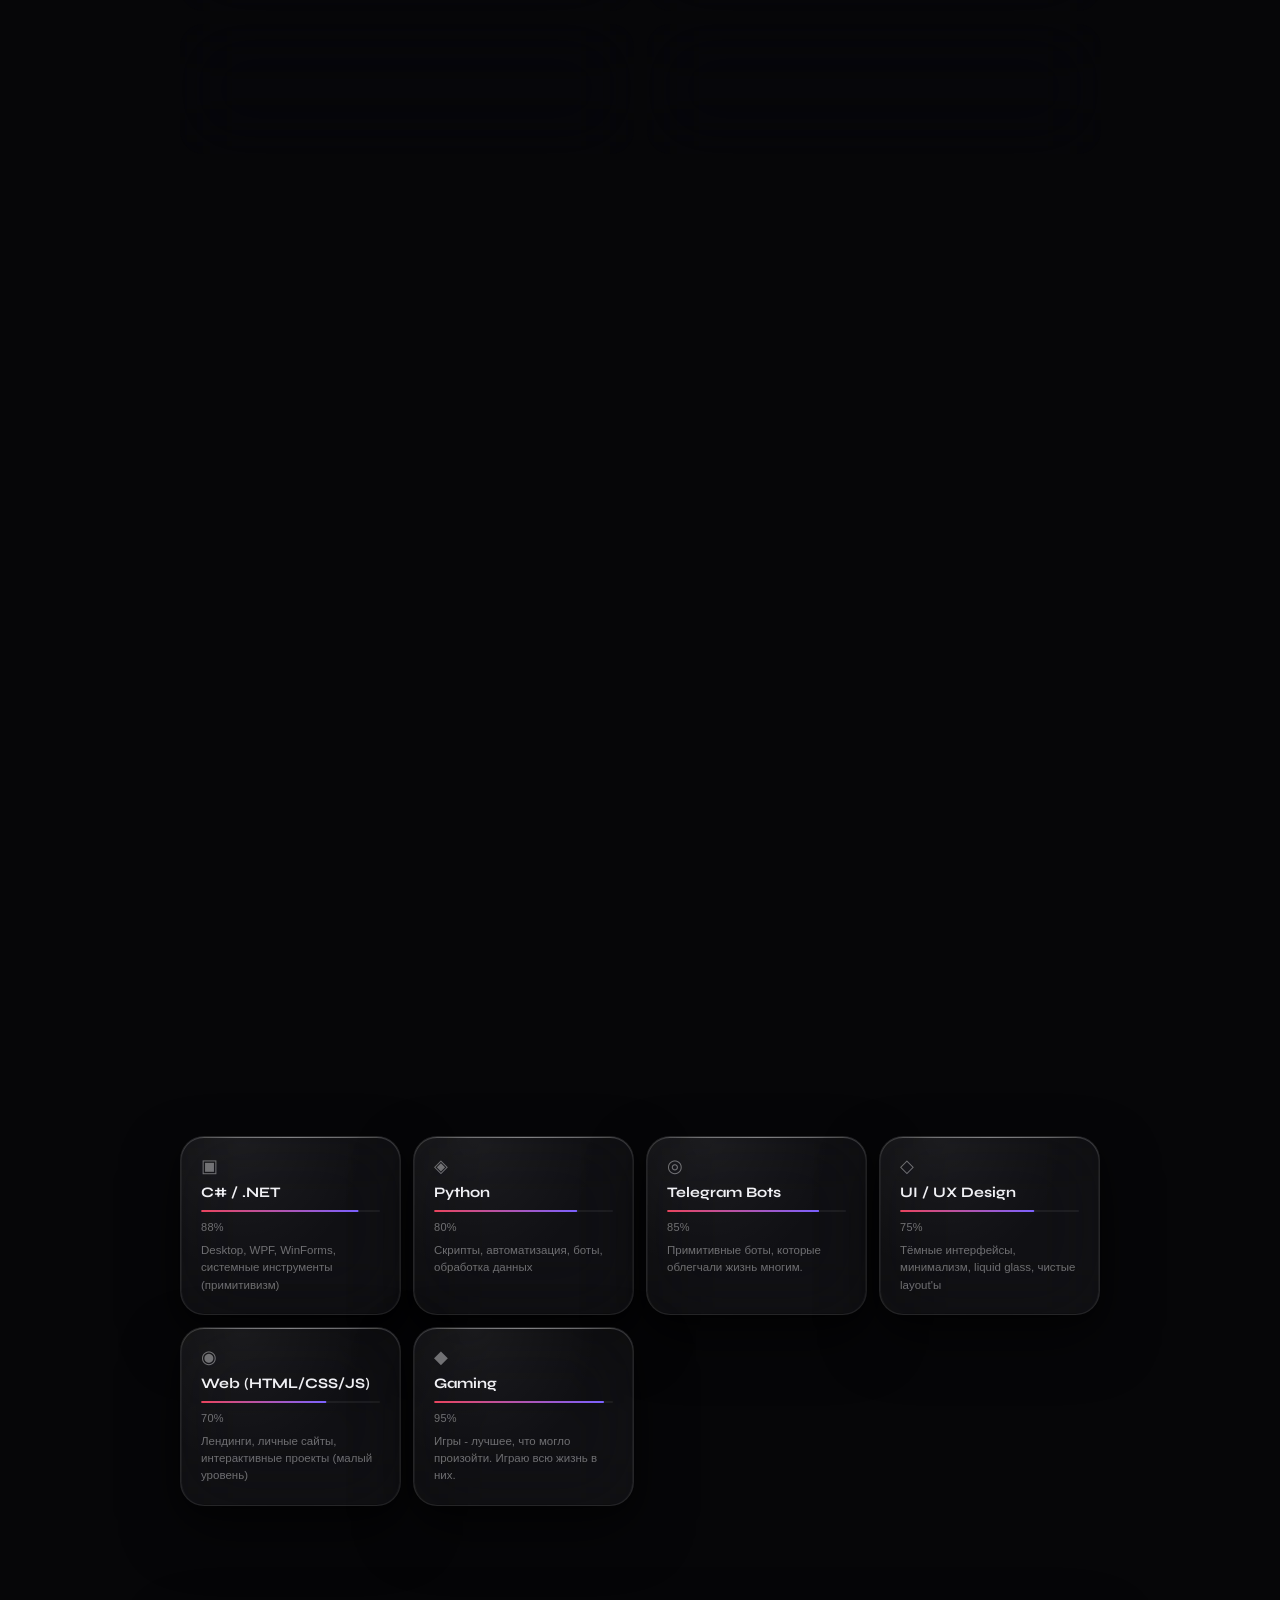
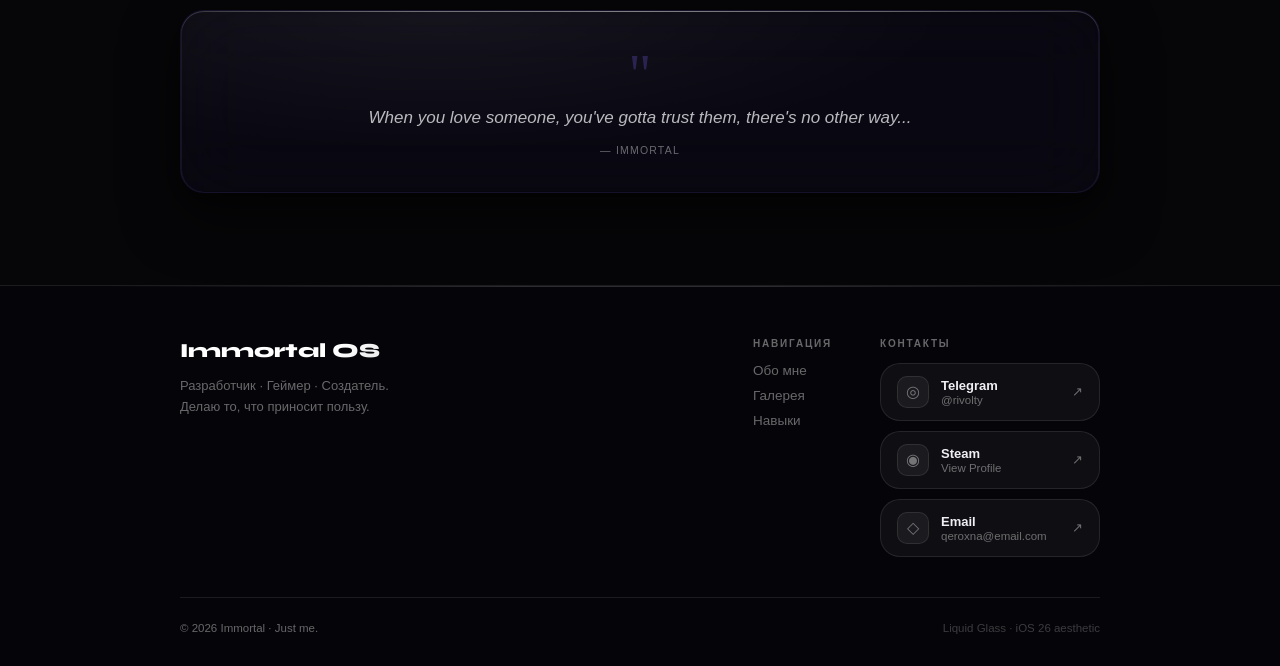
==== commit 67dfaf35: "Update index.html" ====
--- a/index.html
+++ b/index.html
@@ -164,10 +164,10 @@
         </div>
         <p class="bento-headline">Люблю чистый код, мрачный UI и продуманный дизайн.</p>
         <p class="about-bio">
-          Привет — я <strong>Иммортал</strong>. Соединяю код с эстетикой. Пишу сайты, могу делать
+          Доброго времени бытия! Я - <strong>IMMORTAL!</strong>. Пишу сайты, могу делать
           приложения на <strong>C#</strong>, автоматизирую на <strong>Python</strong>, строю
-          Telegram-боты и делаю интерфейсы, от которых невозможно оторваться. Тёмный UI,
-          чистая логика, никаких компромиссов. Когда не в редакторе — в игре.
+          Telegram-боты и делаю современные интерфейсы, которые интуитивно понятны всем. Тёмный UI,
+          чистая логика. Когда "не на работе" — прохожу лучшие игры!
         </p>
         <div class="about-tags">
           <span class="tag">#Developer</span>
